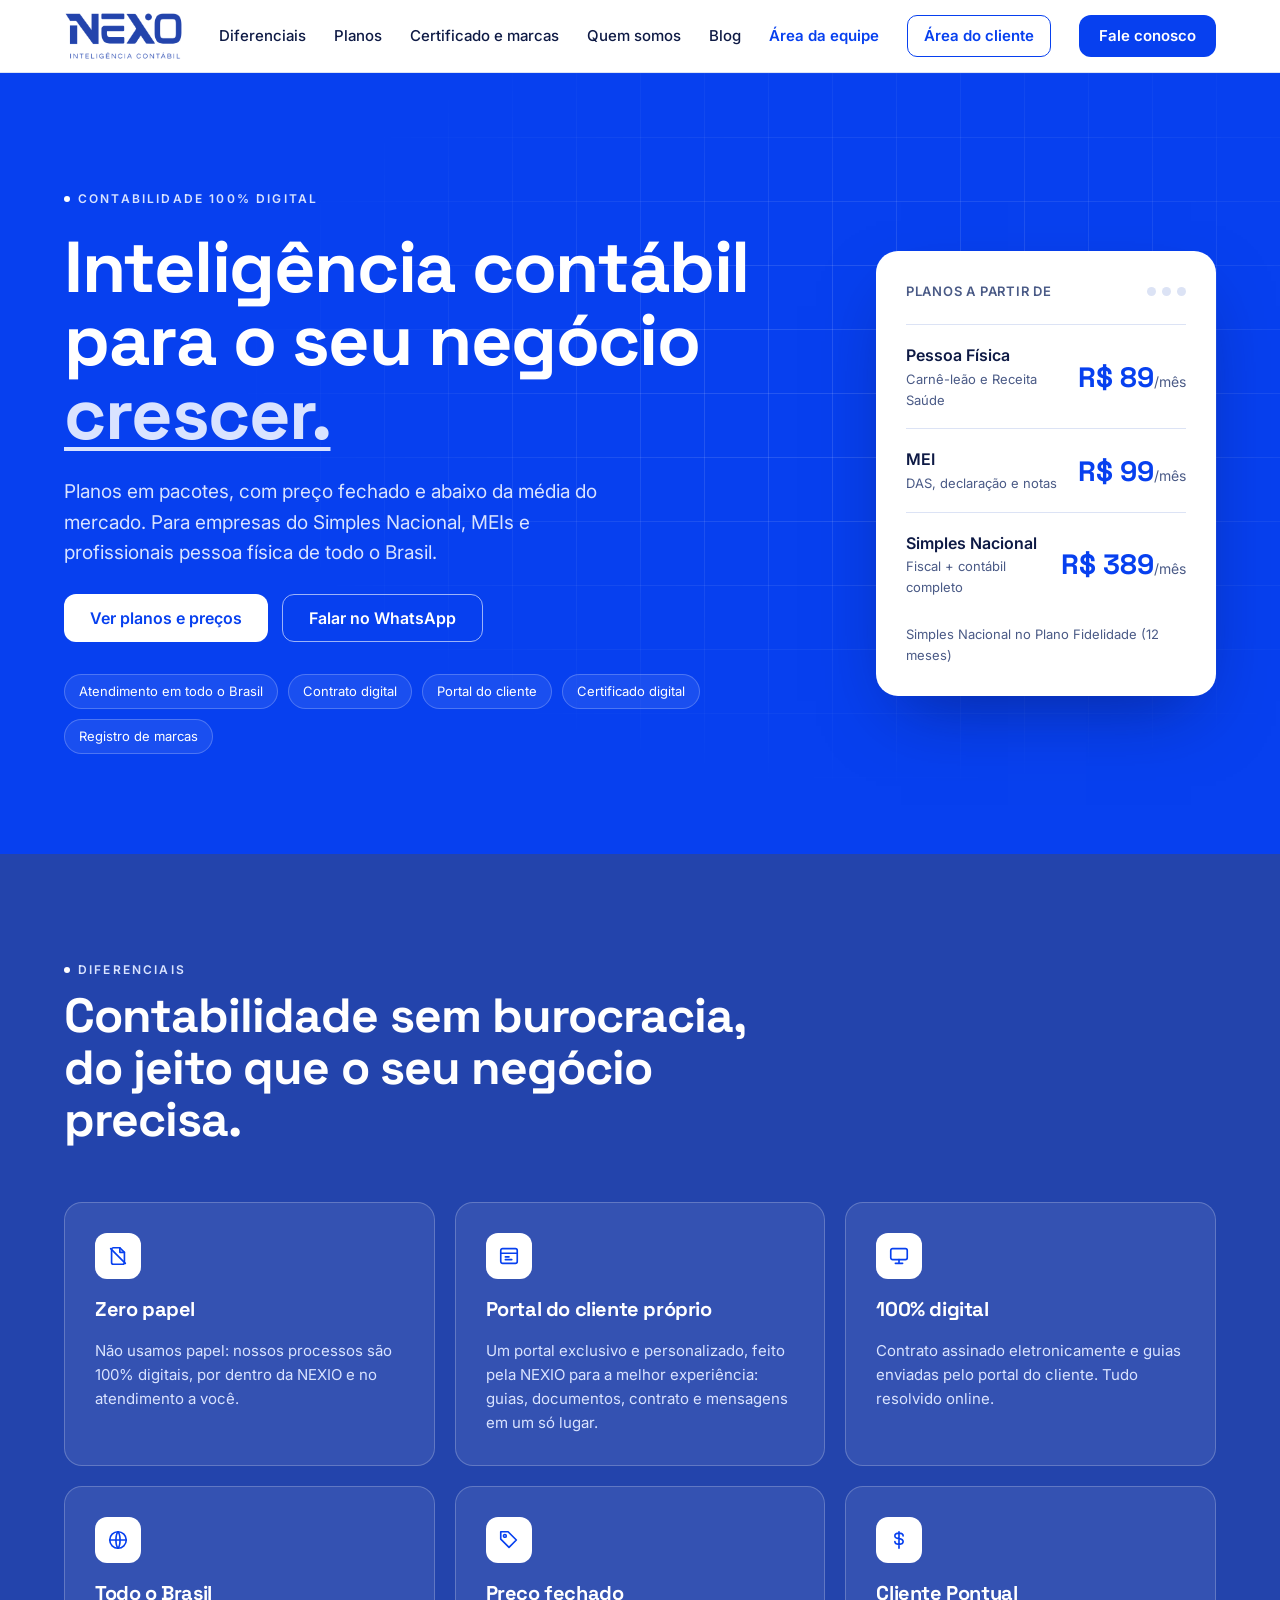
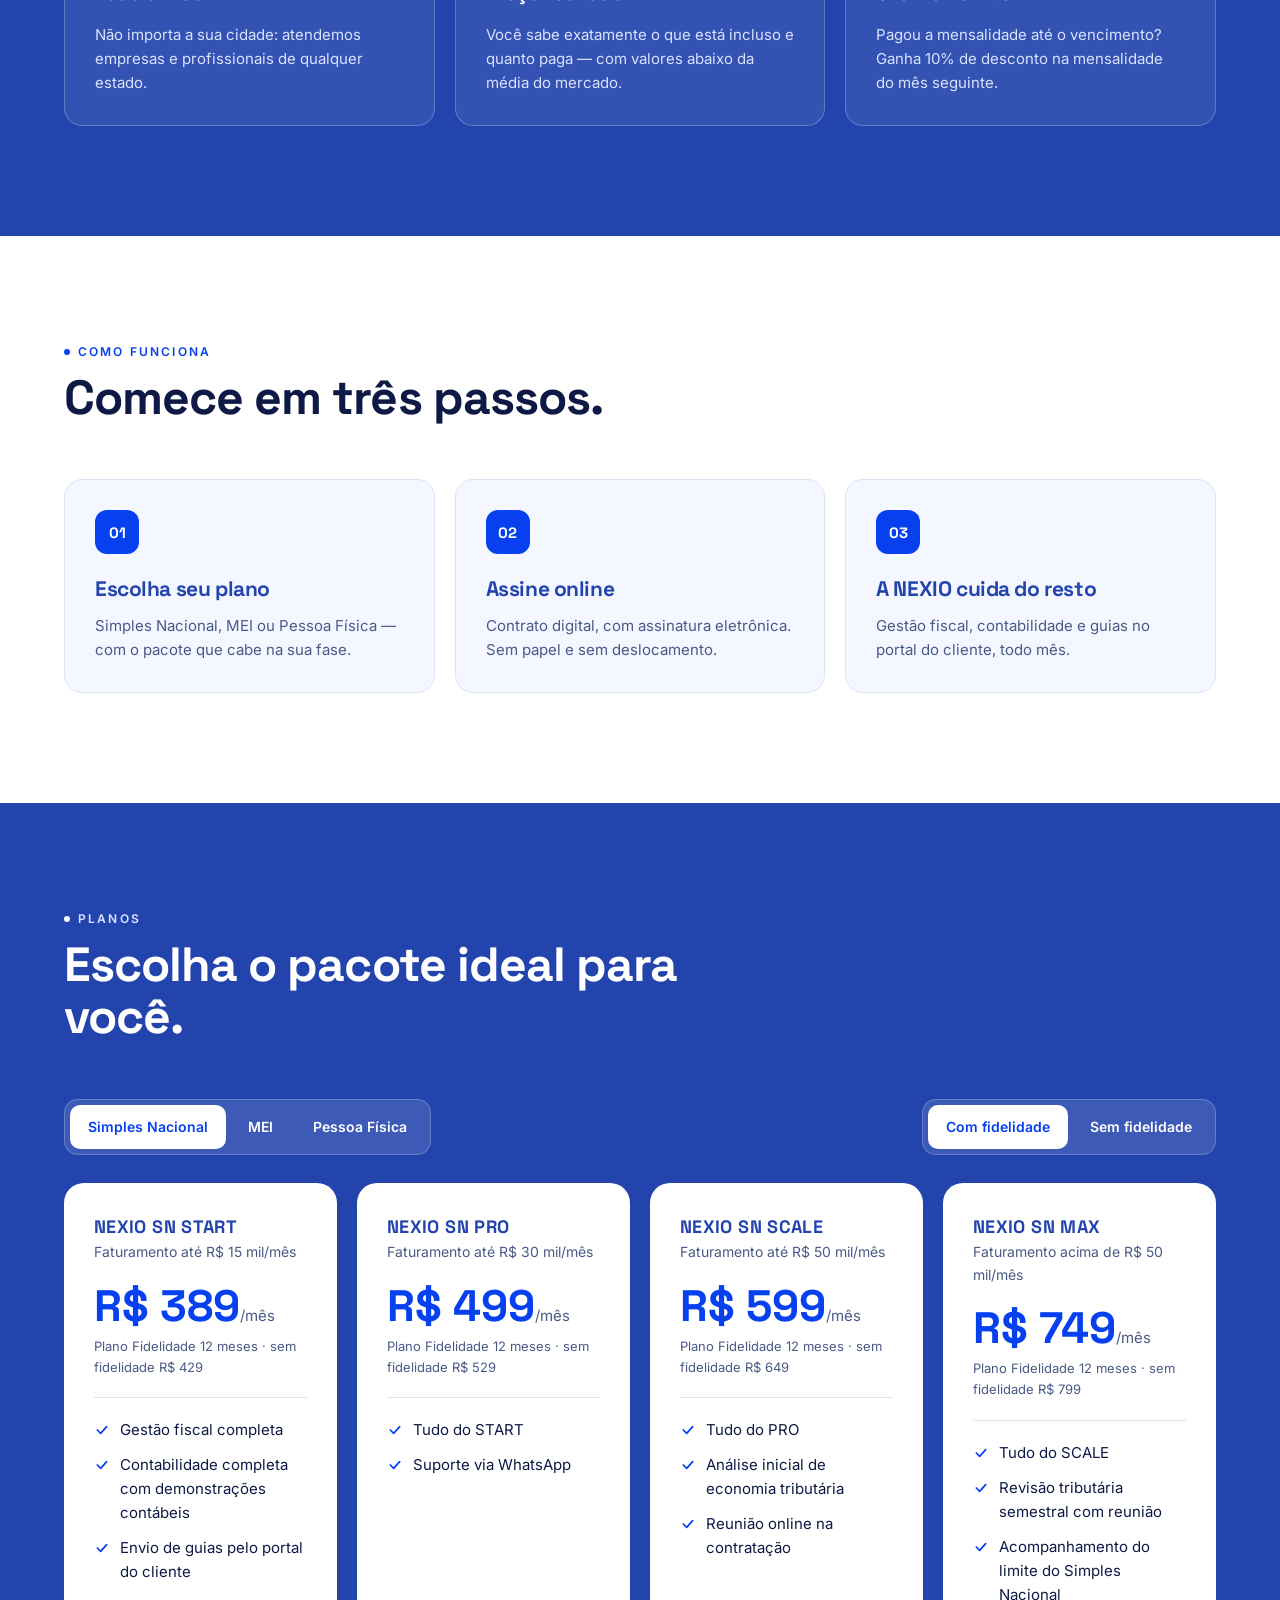
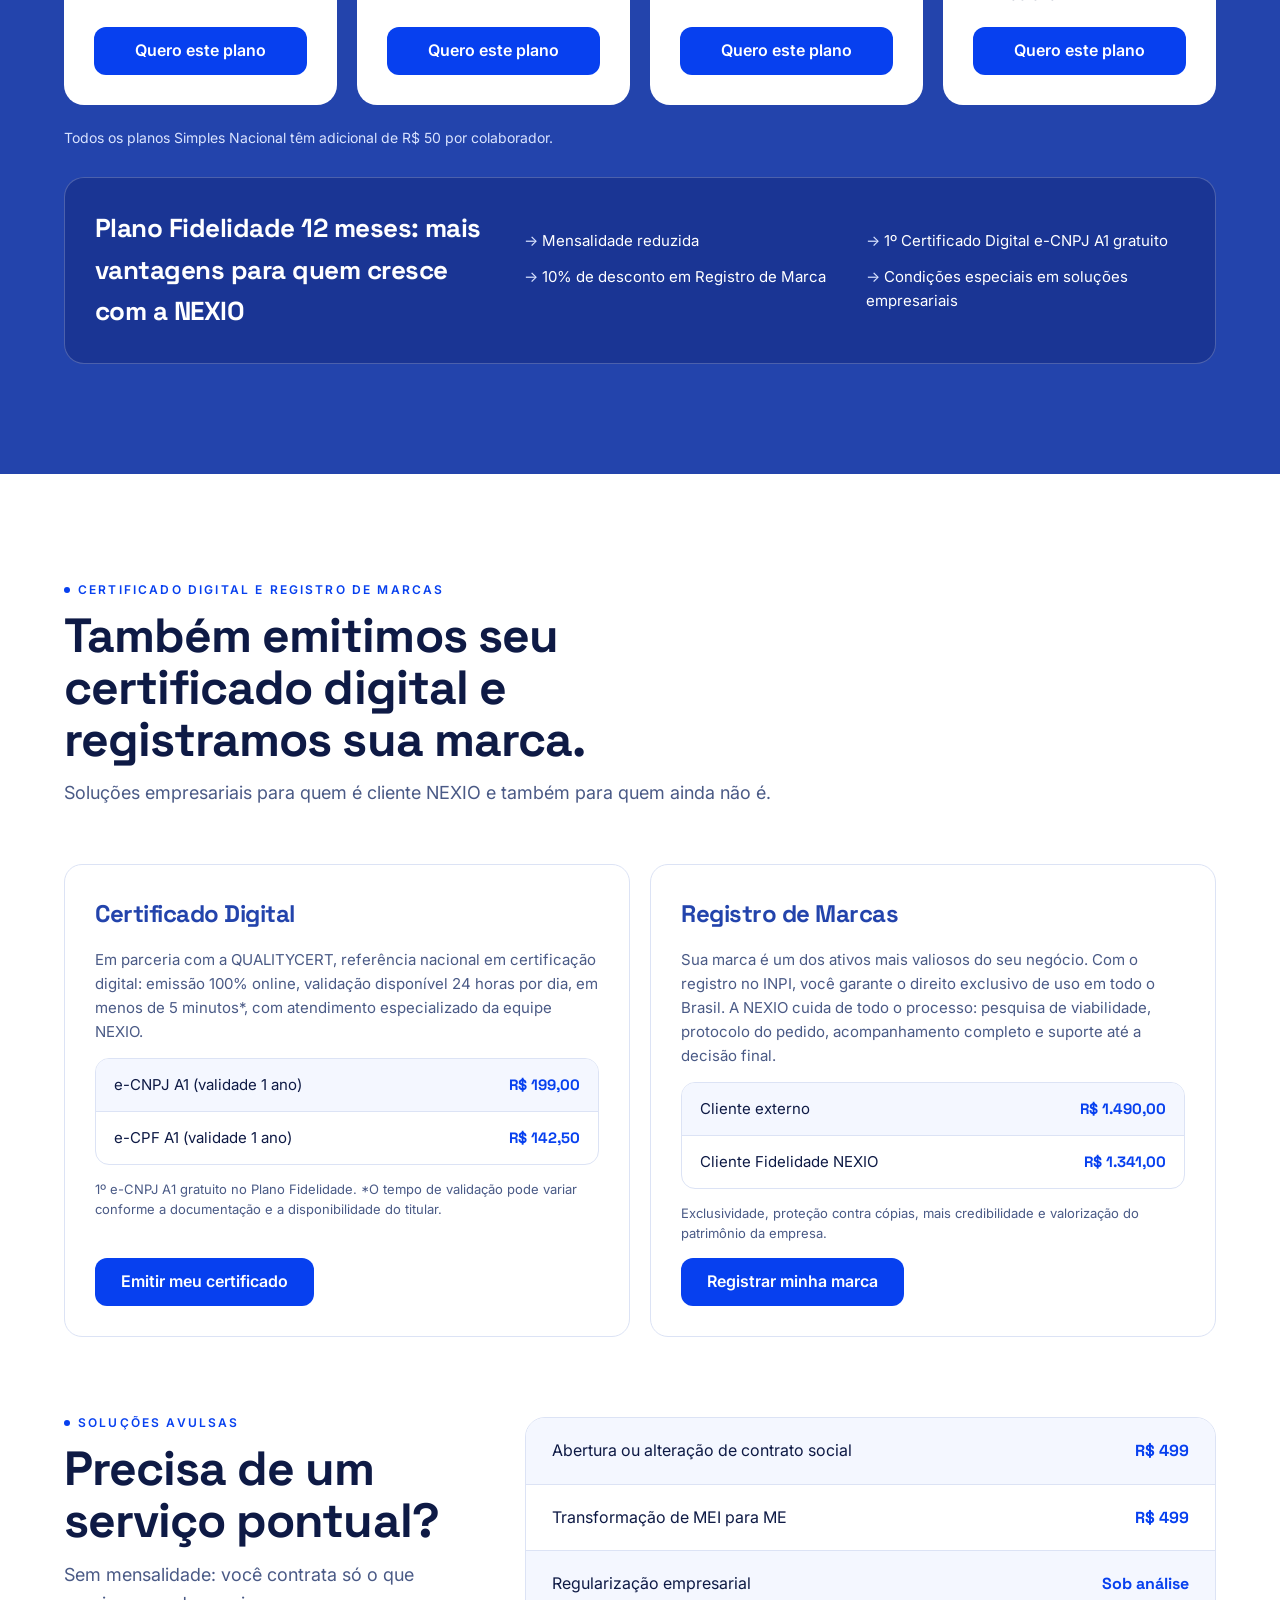
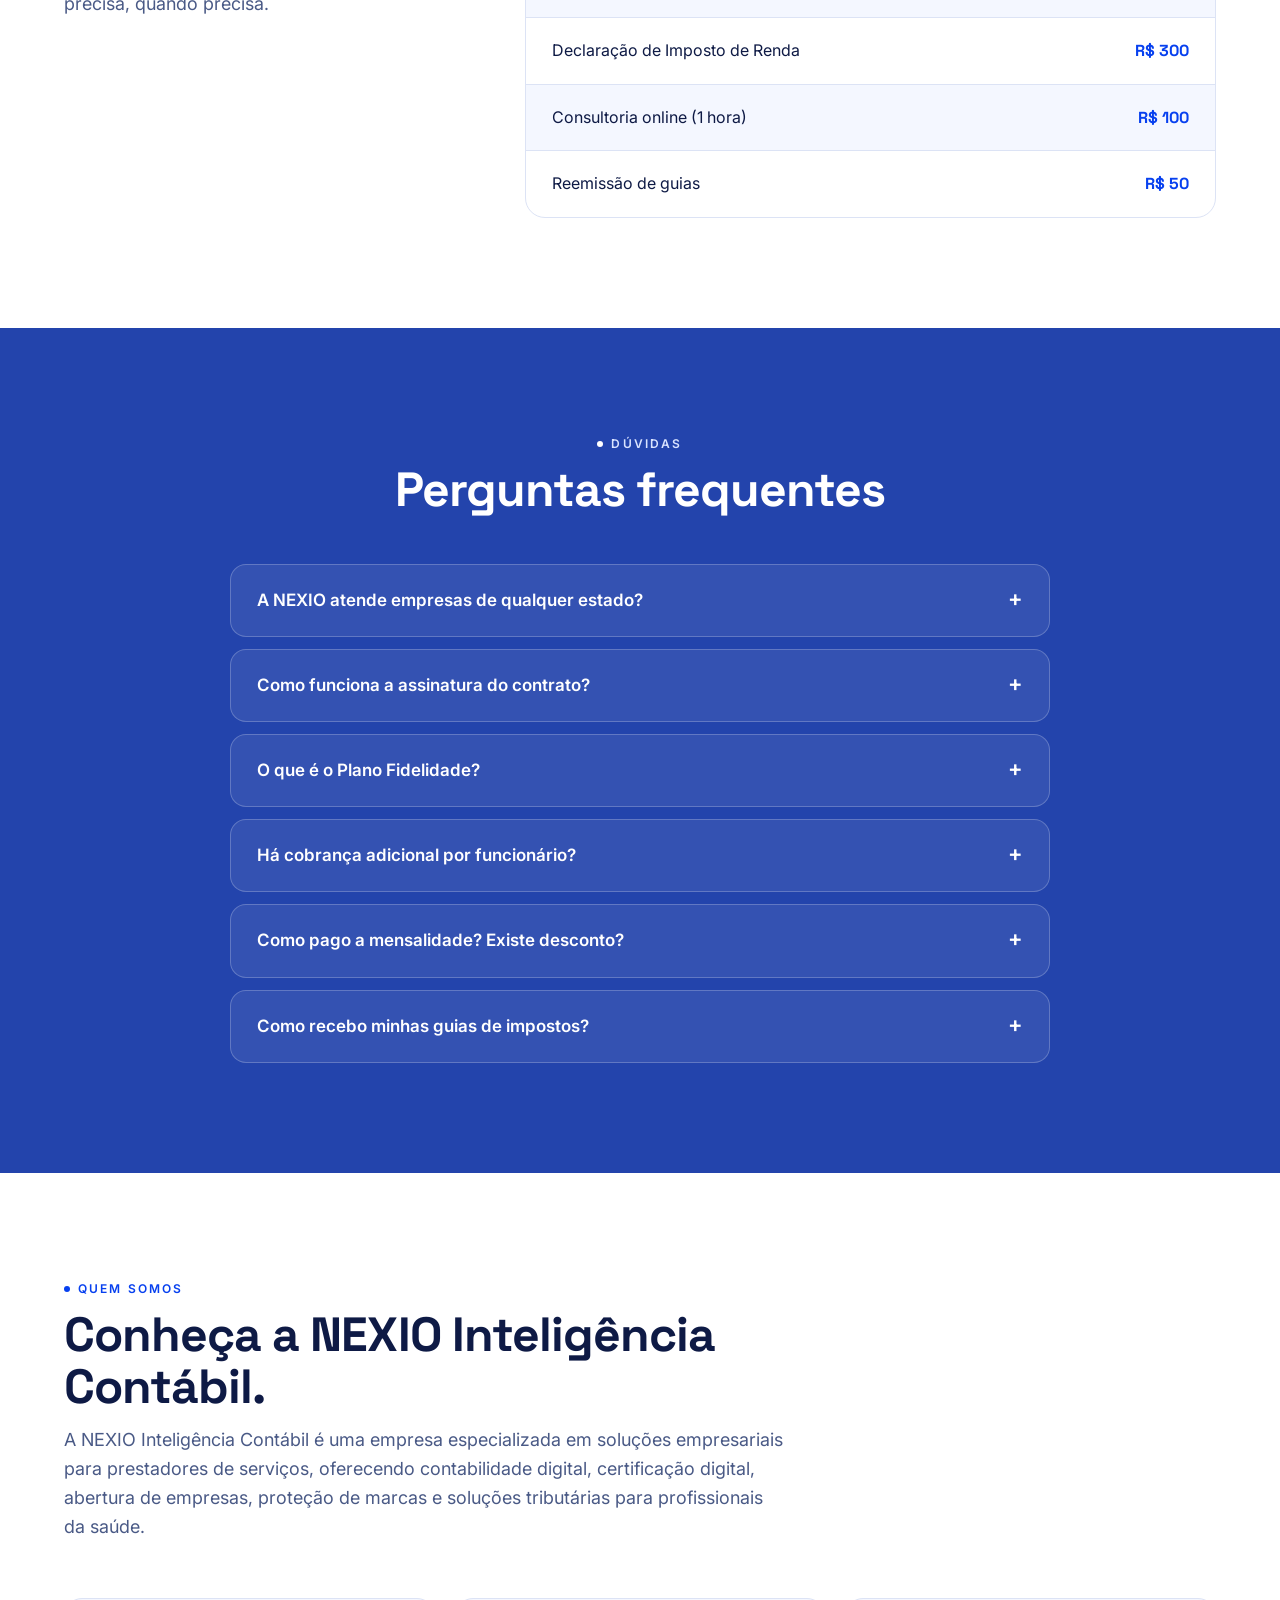
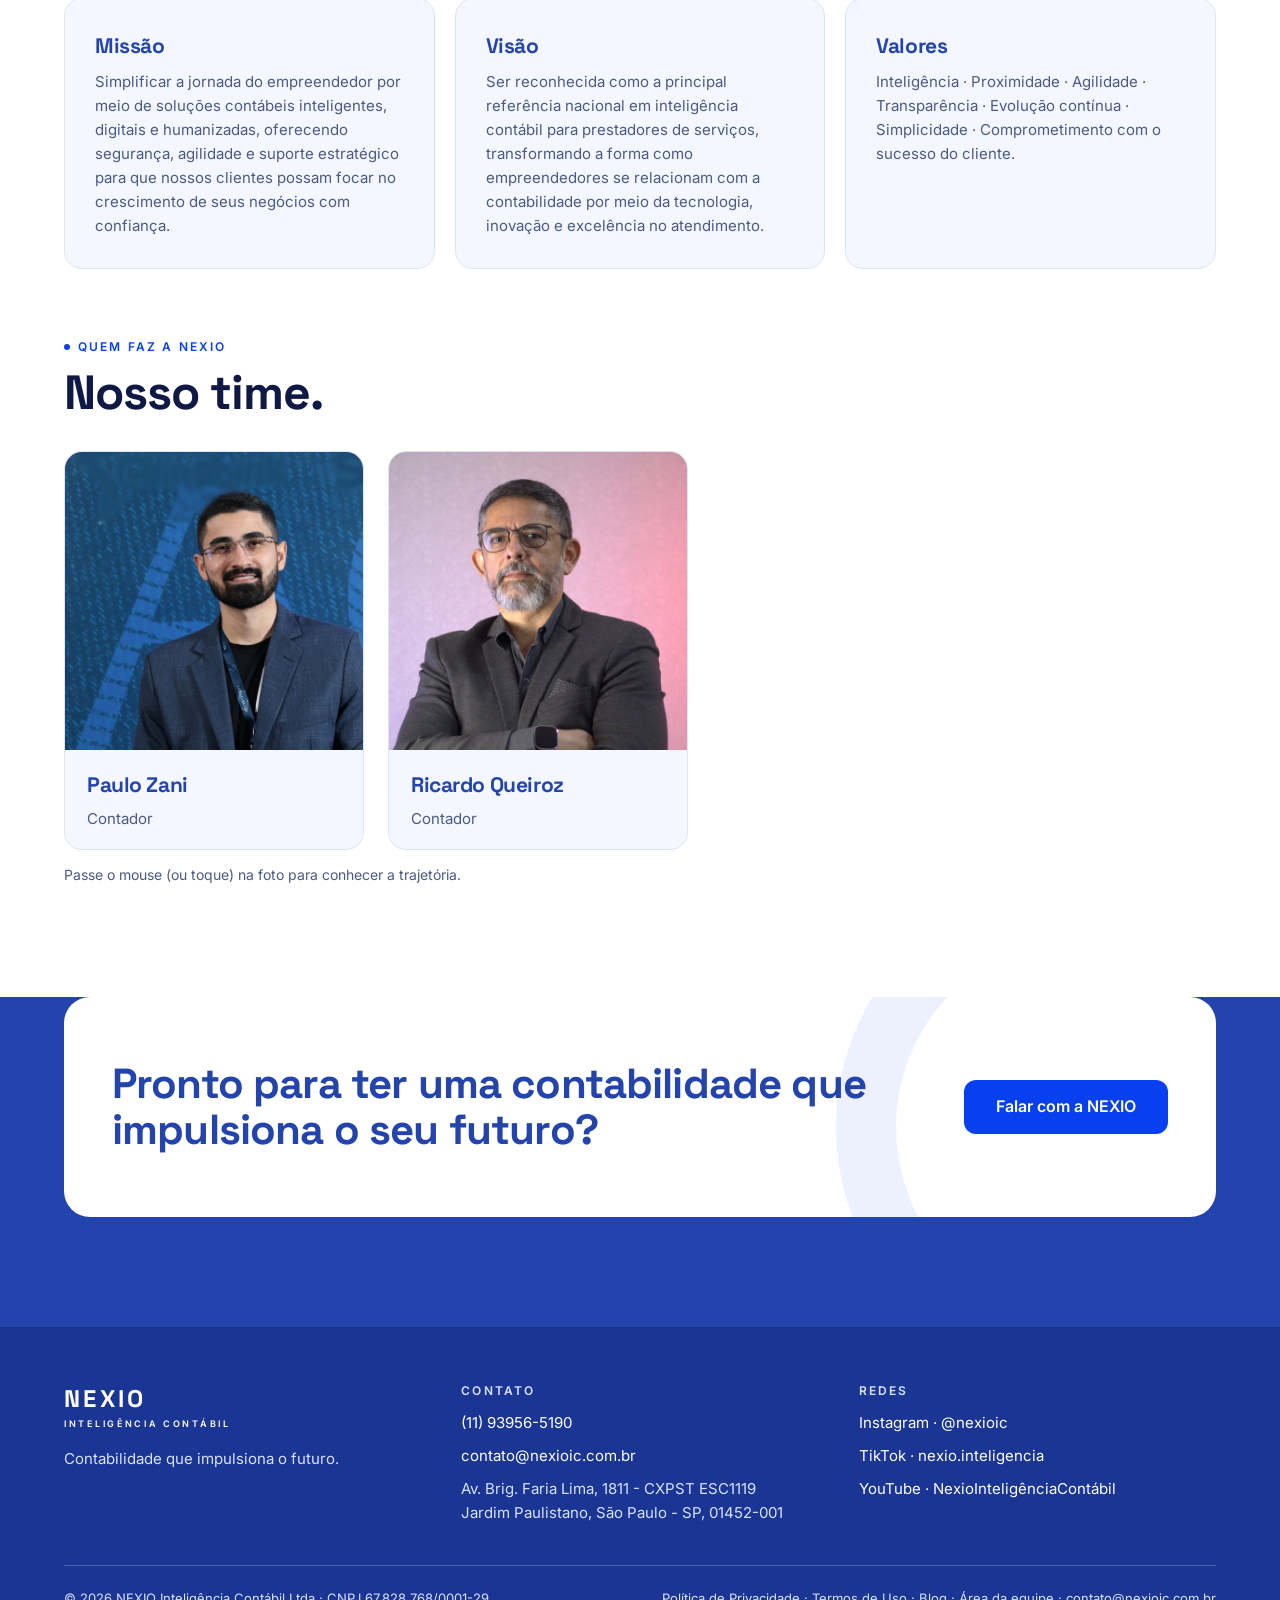
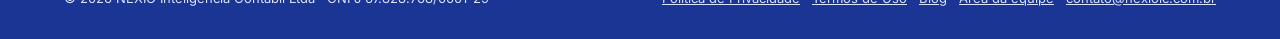
==== index.html @ 27ad924d "Revisão comercial: modelo de contrato com Cliente Pontual, adicional por colaborador, faixa de fatur" ====
<!doctype html>
<html lang="pt-BR">
<head>
<meta charset="utf-8">
<script>if(/(access_token|error_description)=/.test(location.hash))location.replace("/portal/"+location.hash);</script>
<meta name="viewport" content="width=device-width, initial-scale=1">
<title>NEXIO Inteligência Contábil | Contabilidade 100% digital</title>
<meta name="description" content="Contabilidade 100% digital para empresas do Simples Nacional, MEIs e pessoas físicas em todo o Brasil. Planos com preço fechado a partir de R$ 89/mês.">
<meta name="theme-color" content="#0740EF">
<link rel="preconnect" href="https://fonts.googleapis.com">
<link rel="preconnect" href="https://fonts.gstatic.com" crossorigin>
<link href="https://fonts.googleapis.com/css2?family=Inter:wght@400;500;600&family=Space+Grotesk:wght@500;600;700&display=swap" rel="stylesheet">
<style>
:root{--blue:#0740EF;--blue2:#2344AC;--blue3:#1A3594;--white:#FFFFFF;--ink:#0E1A45;--soft:#D9E3FF;--line:rgba(255,255,255,.22);--lineL:#DCE3F5;--muted:#4A5A86}
*{box-sizing:border-box}
html{scroll-behavior:smooth}
body{margin:0;background:var(--blue2);color:#fff;font:400 16px/1.6 Inter,Arial,sans-serif;-webkit-font-smoothing:antialiased}
a{color:inherit}
h1,h2,h3{font-family:'Space Grotesk',Inter,sans-serif;margin:0;letter-spacing:-.02em}
.wrap{max-width:1200px;margin:0 auto;padding:0 24px}
.eyebrow{display:inline-flex;align-items:center;gap:8px;font:600 12px/1 Inter,sans-serif;letter-spacing:.18em;text-transform:uppercase;color:var(--soft)}
.eyebrow::before{content:"";width:6px;height:6px;border-radius:50%;background:#fff}
.light .eyebrow{color:var(--blue)}.light .eyebrow::before{background:var(--blue)}
.btn{display:inline-flex;align-items:center;justify-content:center;gap:8px;min-height:48px;padding:0 26px;border-radius:12px;font-weight:600;text-decoration:none;transition:transform .15s,background .15s}
.btn:hover{transform:translateY(-1px)}
.btn-primary{background:#fff;color:var(--blue)}
.btn-primary:hover{background:var(--soft)}
.btn-ghost{border:1.5px solid rgba(255,255,255,.6);color:#fff}
.btn-ghost:hover{background:rgba(255,255,255,.1)}
.light .btn-primary,.plan .btn-primary{background:var(--blue);color:#fff}
.light .btn-primary:hover,.plan .btn-primary:hover{background:var(--blue2)}
section{padding:110px 0}
.light{background:#fff;color:var(--ink)}
.sec-head{display:flex;flex-direction:column;gap:14px;max-width:720px;margin-bottom:56px}
.sec-head h2{font-size:clamp(32px,4vw,48px);line-height:1.08}
.sec-head p{margin:0;color:var(--soft);font-size:18px}
.light .sec-head p{color:var(--muted)}
header{position:sticky;top:0;z-index:20;background:#fff;border-bottom:1px solid var(--lineL);color:var(--ink)}
.nav{display:flex;align-items:center;justify-content:space-between;gap:20px;min-height:72px;flex-wrap:wrap}
.logo{display:flex;flex-direction:column;line-height:1;text-decoration:none;color:var(--blue2)}
.logo b{font:700 24px 'Space Grotesk',sans-serif;letter-spacing:.14em}
.logo small{font-size:9px;letter-spacing:.3em;margin-top:5px;font-weight:600}
.nav nav{display:flex;align-items:center;gap:28px;flex-wrap:wrap;font-size:15px;font-weight:500}
.nav nav a{text-decoration:none;color:var(--ink)}
.nav nav a:hover{color:var(--blue)}
.nav nav .team-link{color:var(--blue);font-weight:600}
.nav nav .client-link{border:1.5px solid var(--blue);color:var(--blue);border-radius:10px;padding:8px 16px;font-weight:600}
.nav nav .btn{background:var(--blue);color:#fff;min-height:42px;padding:0 20px}
.hero{position:relative;overflow:hidden;padding:120px 0 100px;background:var(--blue)}
.hero::before{content:"";position:absolute;inset:0;background-image:linear-gradient(rgba(255,255,255,.12) 1px,transparent 1px),linear-gradient(90deg,rgba(255,255,255,.12) 1px,transparent 1px);background-size:64px 64px;mask-image:radial-gradient(ellipse 70% 70% at 70% 40%,#000 20%,transparent 75%);-webkit-mask-image:radial-gradient(ellipse 70% 70% at 70% 40%,#000 20%,transparent 75%)}
.hero .wrap{position:relative;z-index:1;display:flex;flex-wrap:wrap;gap:56px;align-items:center}
.hero-copy{flex:999 1 540px;min-width:0;display:flex;flex-direction:column;gap:26px}
.hero h1{font-size:clamp(40px,6vw,72px);line-height:1.02;font-weight:700}
.hero h1 span{color:var(--soft);text-decoration:underline;text-decoration-thickness:4px;text-underline-offset:8px}
.hero-copy p{margin:0;font-size:19px;color:var(--soft);max-width:580px}
.hero-ctas{display:flex;flex-wrap:wrap;gap:14px}
.chips{display:flex;flex-wrap:wrap;gap:10px;margin-top:6px}
.chip{font-size:13px;color:#fff;border:1px solid var(--line);background:rgba(255,255,255,.08);border-radius:999px;padding:6px 14px}
.panel{flex:1 1 340px;min-width:0;background:#fff;color:var(--ink);border-radius:22px;padding:30px;box-shadow:0 30px 70px -25px rgba(10,20,80,.55)}
.panel-top{display:flex;justify-content:space-between;align-items:center;margin-bottom:22px}
.panel-top span{font-size:13px;color:var(--muted);font-weight:600;letter-spacing:.06em;text-transform:uppercase}
.dot{display:flex;gap:6px}.dot i{width:9px;height:9px;border-radius:50%;background:var(--lineL)}
.price-row{display:flex;justify-content:space-between;align-items:center;gap:16px;padding:18px 0;border-top:1px solid var(--lineL)}
.price-row div{display:flex;flex-direction:column;font-weight:600}
.price-row small{color:var(--muted);font-size:13px;font-weight:400}
.price-row strong{white-space:nowrap;font:700 28px 'Space Grotesk',sans-serif;color:var(--blue)}
.price-row strong em{font:400 14px Inter,sans-serif;color:var(--muted);font-style:normal}
.panel-foot{margin-top:8px;font-size:13px;color:var(--muted)}
.grid4{display:grid;grid-template-columns:repeat(auto-fit,minmax(300px,1fr));gap:20px}
.feat{background:rgba(255,255,255,.08);border:1px solid var(--line);border-radius:18px;padding:30px;display:flex;flex-direction:column;gap:14px}
.ico{width:46px;height:46px;border-radius:12px;display:grid;place-items:center;background:#fff}
.feat h3{font-size:20px}
.feat p{margin:0;color:var(--soft);font-size:15px}
.steps{display:grid;grid-template-columns:repeat(auto-fit,minmax(260px,1fr));gap:20px}
.step{padding:30px;border:1px solid var(--lineL);border-radius:18px;background:#F4F7FF}
.step b{display:inline-grid;place-items:center;width:44px;height:44px;border-radius:12px;background:var(--blue);color:#fff;font:700 15px 'Space Grotesk',sans-serif;margin-bottom:18px}
.step h3{font-size:21px;margin-bottom:8px;color:var(--blue2)}
.step p{margin:0;color:var(--muted);font-size:15px}
.controls{display:flex;flex-wrap:wrap;justify-content:space-between;gap:16px;margin-bottom:28px}
.seg{display:flex;flex-wrap:wrap;gap:4px;padding:5px;background:rgba(255,255,255,.12);border:1px solid var(--line);border-radius:14px}
.seg button{border:0;background:transparent;color:#fff;font:600 14px Inter,sans-serif;padding:0 18px;min-height:44px;border-radius:10px;cursor:pointer}
.seg button[aria-pressed="true"]{background:#fff;color:var(--blue)}
.plans{display:grid;grid-template-columns:repeat(auto-fit,minmax(250px,1fr));gap:20px}
.plan{background:#fff;color:var(--ink);border-radius:20px;padding:30px;display:flex;flex-direction:column;gap:20px}
.plan h3{font-size:18px;letter-spacing:.02em;color:var(--blue2)}
.plan .range{font-size:14px;color:var(--muted)}
.plan .price{font:700 44px/1 'Space Grotesk',sans-serif;color:var(--blue)}
.plan .price em{font:400 15px Inter,sans-serif;color:var(--muted);font-style:normal}
.plan .note{font-size:13px;color:var(--muted);margin-top:8px}
.plan ul{list-style:none;margin:0;padding:20px 0 0;border-top:1px solid var(--lineL);display:flex;flex-direction:column;gap:11px;flex-grow:1}
.plan li{display:flex;gap:10px;font-size:15px}
.plan li svg{flex-shrink:0;margin-top:4px}
.plan .btn{width:100%}
.foot-note{margin:22px 0 0;color:var(--soft);font-size:14px}
.fid{margin-top:28px;display:flex;flex-wrap:wrap;gap:28px;align-items:center;padding:30px;border-radius:20px;border:1px solid var(--line);background:var(--blue3)}
.fid h3{font-size:26px;flex:1 1 280px}
.fid ul{flex:2 1 420px;list-style:none;margin:0;padding:0;display:grid;grid-template-columns:repeat(auto-fit,minmax(210px,1fr));gap:12px 24px;font-size:15px}
.fid li::before{content:"→ ";color:var(--soft)}
.split{display:flex;flex-wrap:wrap;gap:56px}
.split>div:first-child{flex:1 1 320px}
.list{flex:2 1 520px;min-width:0;border:1px solid var(--lineL);border-radius:20px;overflow:hidden}
.row{display:flex;justify-content:space-between;gap:16px;padding:20px 26px;border-bottom:1px solid var(--lineL);font-size:16px}
.row:last-child{border-bottom:0}
.row:nth-child(odd){background:#F4F7FF}
.row strong{font-family:'Space Grotesk',sans-serif;color:var(--blue);white-space:nowrap}
.faq{max-width:820px;margin:0 auto;display:flex;flex-direction:column;gap:12px}
details{background:rgba(255,255,255,.08);border:1px solid var(--line);border-radius:16px;padding:22px 26px}
details[open]{background:#fff;color:var(--ink)}
summary{cursor:pointer;list-style:none;font-weight:600;font-size:17px;display:flex;justify-content:space-between;gap:16px}
summary::-webkit-details-marker{display:none}
summary::after{content:"+";font-size:22px;line-height:1}
details[open] summary::after{content:"–";color:var(--blue)}
details p{margin:12px 0 0;color:var(--muted)}
.cta{padding:0 0 110px}
.cta-box{border-radius:26px;padding:64px 48px;background:#fff;color:var(--blue2);display:flex;flex-wrap:wrap;align-items:center;justify-content:space-between;gap:32px;position:relative;overflow:hidden}
.cta-box::after{content:"";position:absolute;right:-120px;top:-120px;width:380px;height:380px;border-radius:50%;border:60px solid rgba(7,64,239,.07)}
.cta-box h2{font-size:clamp(28px,3.4vw,42px);line-height:1.1;flex:1 1 460px;position:relative;z-index:1}
.cta-box .btn{background:var(--blue);color:#fff;position:relative;z-index:1;min-height:54px;padding:0 32px}
footer{background:var(--blue3);padding:56px 0 30px}
.fcols{display:flex;flex-wrap:wrap;gap:40px;justify-content:space-between;margin-bottom:40px}
.fcols>div{display:flex;flex-direction:column;gap:9px;font-size:15px;flex:1 1 220px}
.fcols h4{margin:0 0 4px;font:600 12px Inter,sans-serif;letter-spacing:.18em;color:var(--soft)}
.fcols a{text-decoration:none;color:#fff}
.fcols a:hover{text-decoration:underline}
.fcols span{color:var(--soft)}
footer .logo{color:#fff}
.legal{border-top:1px solid var(--line);padding-top:22px;display:flex;flex-wrap:wrap;justify-content:space-between;gap:12px;font-size:13px;color:var(--soft)}
@media(max-width:640px){section{padding:80px 0}.hero{padding:80px 0 70px}.cta-box{padding:44px 28px}.nav nav{gap:18px}}

.svc .step{display:flex;flex-direction:column;gap:14px;background:#fff}.svc .step h3{font-size:24px;margin:0}.svc .step .btn{margin-top:auto;align-self:flex-start;width:auto}.list.mini{flex:none;border-radius:14px}.list.mini .row{padding:14px 18px;font-size:15px}.svc .note{font-size:13px}
.team{display:grid;grid-template-columns:repeat(auto-fit,minmax(240px,300px));gap:24px}.member{margin:0;border:1px solid var(--lineL);border-radius:18px;overflow:hidden;background:#F4F7FF}.member img{display:block;width:100%;height:auto;aspect-ratio:1/1;object-fit:cover}.member figcaption{padding:18px 22px!important}.member .ph{position:relative;overflow:hidden}.member{cursor:pointer;outline:none}.traj{position:absolute;inset:0;background:rgba(14,26,69,.9);color:#fff;padding:22px;display:flex;flex-direction:column;justify-content:center;gap:8px;opacity:0;transition:opacity .25s;font-size:14px;line-height:1.5}.traj b{font:600 12px Inter,sans-serif;letter-spacing:.16em;text-transform:uppercase;color:#D9E3FF}.traj p{margin:0;color:#fff}.member:hover .traj,.member:focus .traj,.member:focus-within .traj{opacity:1}.member:focus-visible{box-shadow:0 0 0 3px var(--blue)}.team-hint{margin:14px 0 0;color:var(--muted);font-size:14px}.member figcaption{padding:0}.member h3{font-size:21px;color:var(--blue2);margin:0 0 4px}.member span{color:var(--muted);font-size:15px}
</style>
<link rel="icon" href="/favicon.ico" sizes="any">
<link rel="icon" type="image/png" href="/assets/favicon-32.png">
<link rel="apple-touch-icon" href="/assets/apple-touch-icon.png">
</head>
<body>

<header>
<div class="wrap nav">
<a href="#inicio" class="logo"><img src="/assets/logo-nexio.png" alt="NEXIO Inteligência Contábil" style="height:48px;display:block"></a>
<nav aria-label="Principal">
<a href="#diferenciais">Diferenciais</a>
<a href="#planos">Planos</a>
<a href="#certificado">Certificado e marcas</a>
<a href="#historia">Quem somos</a>
<a href="/blog/">Blog</a>
<a href="/equipe/" class="team-link">Área da equipe</a>
<a href="/portal/" class="client-link">Área do cliente</a>
<a href="https://wa.me/5511939565190" class="btn btn-primary">Fale conosco</a>
</nav>
</div>
</header>

<main>
<section class="hero" id="inicio">
<div class="wrap">
<div class="hero-copy">
<span class="eyebrow">Contabilidade 100% digital</span>
<h1>Inteligência contábil para o seu negócio <span>crescer.</span></h1>
<p>Planos em pacotes, com preço fechado e abaixo da média do mercado. Para empresas do Simples Nacional, MEIs e profissionais pessoa física de todo o Brasil.</p>
<div class="hero-ctas">
<a href="#planos" class="btn btn-primary">Ver planos e preços</a>
<a href="https://wa.me/5511939565190" class="btn btn-ghost">Falar no WhatsApp</a>
</div>
<div class="chips"><span class="chip">Atendimento em todo o Brasil</span><span class="chip">Contrato digital</span><span class="chip">Portal do cliente</span><a class="chip" href="#certificado" style="color:inherit;text-decoration:none">Certificado digital</a><a class="chip" href="#certificado" style="color:inherit;text-decoration:none">Registro de marcas</a></div>
</div>
<div class="panel" aria-label="Preços iniciais">
<div class="panel-top"><span>Planos a partir de</span><div class="dot" aria-hidden="true"><i></i><i></i><i></i></div></div>
<div class="price-row"><div><span>Pessoa Física</span><small>Carnê-leão e Receita Saúde</small></div><strong>R$ 89<em>/mês</em></strong></div>
<div class="price-row"><div><span>MEI</span><small>DAS, declaração e notas</small></div><strong>R$ 99<em>/mês</em></strong></div>
<div class="price-row"><div><span>Simples Nacional</span><small>Fiscal + contábil completo</small></div><strong>R$ 389<em>/mês</em></strong></div>
<div class="panel-foot">Simples Nacional no Plano Fidelidade (12 meses)</div>
</div>
</div>
</section>

<section id="diferenciais">
<div class="wrap">
<div class="sec-head"><span class="eyebrow">Diferenciais</span><h2>Contabilidade sem burocracia, do jeito que o seu negócio precisa.</h2></div>
<div class="grid4">
<div class="feat"><div class="ico"><svg width="22" height="22" viewBox="0 0 24 24" fill="none" stroke="#0740EF" stroke-width="1.8" stroke-linecap="round" stroke-linejoin="round" aria-hidden="true"><path d="M14 3H7a2 2 0 0 0-2 2v14a2 2 0 0 0 2 2h10a2 2 0 0 0 2-2V8z"/><path d="M14 3v5h5"/><path d="M4 4l16 16"/></svg></div><h3>Zero papel</h3><p>Não usamos papel: nossos processos são 100% digitais, por dentro da NEXIO e no atendimento a você.</p></div>
<div class="feat"><div class="ico"><svg width="22" height="22" viewBox="0 0 24 24" fill="none" stroke="#0740EF" stroke-width="1.8" stroke-linecap="round" stroke-linejoin="round" aria-hidden="true"><rect x="3" y="4" width="18" height="16" rx="2"/><path d="M3 9h18M8 13h4M8 16h7"/></svg></div><h3>Portal do cliente próprio</h3><p>Um portal exclusivo e personalizado, feito pela NEXIO para a melhor experiência: guias, documentos, contrato e mensagens em um só lugar.</p></div>
<div class="feat"><div class="ico"><svg width="22" height="22" viewBox="0 0 24 24" fill="none" stroke="#0740EF" stroke-width="1.8" stroke-linecap="round" stroke-linejoin="round" aria-hidden="true"><rect x="3" y="4" width="18" height="12" rx="2"/><path d="M8 20h8M12 16v4"/></svg></div><h3>100% digital</h3><p>Contrato assinado eletronicamente e guias enviadas pelo portal do cliente. Tudo resolvido online.</p></div>
<div class="feat"><div class="ico"><svg width="22" height="22" viewBox="0 0 24 24" fill="none" stroke="#0740EF" stroke-width="1.8" stroke-linecap="round" stroke-linejoin="round" aria-hidden="true"><circle cx="12" cy="12" r="9"/><path d="M3 12h18M12 3c3 3.2 3 14.8 0 18M12 3c-3 3.2-3 14.8 0 18"/></svg></div><h3>Todo o Brasil</h3><p>Não importa a sua cidade: atendemos empresas e profissionais de qualquer estado.</p></div>
<div class="feat"><div class="ico"><svg width="22" height="22" viewBox="0 0 24 24" fill="none" stroke="#0740EF" stroke-width="1.8" stroke-linecap="round" stroke-linejoin="round" aria-hidden="true"><path d="M20 12l-8 8-9-9V3h8z"/><circle cx="7.5" cy="7.5" r="1.5"/></svg></div><h3>Preço fechado</h3><p>Você sabe exatamente o que está incluso e quanto paga — com valores abaixo da média do mercado.</p></div>
<div class="feat"><div class="ico"><svg width="22" height="22" viewBox="0 0 24 24" fill="none" stroke="#0740EF" stroke-width="1.8" stroke-linecap="round" stroke-linejoin="round" aria-hidden="true"><path d="M12 3v18M16.5 7.5c0-1.7-2-3-4.5-3s-4.5 1.3-4.5 3 2 2.6 4.5 3 4.5 1.4 4.5 3.2-2 3-4.5 3-4.5-1.3-4.5-3"/></svg></div><h3>Cliente Pontual</h3><p>Pagou a mensalidade até o vencimento? Ganha 10% de desconto na mensalidade do mês seguinte.</p></div>
</div>
</div>
</section>


<section class="light">
<div class="wrap">
<div class="sec-head"><span class="eyebrow">Como funciona</span><h2>Comece em três passos.</h2></div>
<div class="steps">
<div class="step"><b>01</b><h3>Escolha seu plano</h3><p>Simples Nacional, MEI ou Pessoa Física — com o pacote que cabe na sua fase.</p></div>
<div class="step"><b>02</b><h3>Assine online</h3><p>Contrato digital, com assinatura eletrônica. Sem papel e sem deslocamento.</p></div>
<div class="step"><b>03</b><h3>A NEXIO cuida do resto</h3><p>Gestão fiscal, contabilidade e guias no portal do cliente, todo mês.</p></div>
</div>
</div>
</section>

<section id="planos">
<div class="wrap">
<div class="sec-head"><span class="eyebrow">Planos</span><h2>Escolha o pacote ideal para você.</h2></div>
<div class="controls">
<div class="seg" role="group" aria-label="Categoria de plano" id="tabs"></div>
<div class="seg" role="group" aria-label="Modalidade" id="fid"></div>
</div>
<div class="plans" id="plans"></div>
<p class="foot-note" id="footnote"></p>
<div class="fid" id="fidbox">
<h3>Plano Fidelidade 12 meses: mais vantagens para quem cresce com a NEXIO</h3>
<ul><li>Mensalidade reduzida</li><li>1º Certificado Digital e-CNPJ A1 gratuito</li><li>10% de desconto em Registro de Marca</li><li>Condições especiais em soluções empresariais</li></ul>
</div>
</div>
</section>

<section id="avulsos" class="light">
<div class="wrap" id="certificado">
<div class="sec-head"><span class="eyebrow">Certificado digital e registro de marcas</span><h2>Também emitimos seu certificado digital e registramos sua marca.</h2><p>Soluções empresariais para quem é cliente NEXIO e também para quem ainda não é.</p></div>
<div class="steps svc">
<div class="step"><h3>Certificado Digital</h3><p>Em parceria com a QUALITYCERT, referência nacional em certificação digital: emissão 100% online, validação disponível 24 horas por dia, em menos de 5 minutos*, com atendimento especializado da equipe NEXIO.</p>
<div class="list mini"><div class="row"><span>e-CNPJ A1 (validade 1 ano)</span><strong>R$ 199,00</strong></div><div class="row"><span>e-CPF A1 (validade 1 ano)</span><strong>R$ 142,50</strong></div></div>
<p class="note">1º e-CNPJ A1 gratuito no Plano Fidelidade. *O tempo de validação pode variar conforme a documentação e a disponibilidade do titular.</p>
<a href="https://wa.me/5511939565190?text=Ol%C3%A1!%20Quero%20emitir%20um%20certificado%20digital." class="btn btn-primary">Emitir meu certificado</a></div>
<div class="step"><h3>Registro de Marcas</h3><p>Sua marca é um dos ativos mais valiosos do seu negócio. Com o registro no INPI, você garante o direito exclusivo de uso em todo o Brasil. A NEXIO cuida de todo o processo: pesquisa de viabilidade, protocolo do pedido, acompanhamento completo e suporte até a decisão final.</p>
<div class="list mini"><div class="row"><span>Cliente externo</span><strong>R$ 1.490,00</strong></div><div class="row"><span>Cliente Fidelidade NEXIO</span><strong>R$ 1.341,00</strong></div></div>
<p class="note">Exclusividade, proteção contra cópias, mais credibilidade e valorização do patrimônio da empresa.</p>
<a href="https://wa.me/5511939565190?text=Ol%C3%A1!%20Quero%20registrar%20minha%20marca." class="btn btn-primary">Registrar minha marca</a></div>
</div>
</div>
<div class="wrap split" style="margin-top:80px">
<div class="sec-head" style="margin:0"><span class="eyebrow">Soluções avulsas</span><h2>Precisa de um serviço pontual?</h2><p>Sem mensalidade: você contrata só o que precisa, quando precisa.</p></div>
<div class="list">
<div class="row"><span>Abertura ou alteração de contrato social</span><strong>R$ 499</strong></div>
<div class="row"><span>Transformação de MEI para ME</span><strong>R$ 499</strong></div>
<div class="row"><span>Regularização empresarial</span><strong>Sob análise</strong></div>
<div class="row"><span>Declaração de Imposto de Renda</span><strong>R$ 300</strong></div>
<div class="row"><span>Consultoria online (1 hora)</span><strong>R$ 100</strong></div>
<div class="row"><span>Reemissão de guias</span><strong>R$ 50</strong></div>
</div>
</div>
</section>

<section id="duvidas">
<div class="wrap">
<div class="sec-head" style="margin:0 auto 48px;text-align:center;align-items:center"><span class="eyebrow">Dúvidas</span><h2>Perguntas frequentes</h2></div>
<div class="faq">
<details><summary>A NEXIO atende empresas de qualquer estado?</summary><p>Sim. Somos uma contabilidade 100% digital e atendemos clientes em todo o Brasil.</p></details>
<details><summary>Como funciona a assinatura do contrato?</summary><p>O contrato é assinado eletronicamente, sem necessidade de ir a um escritório ou reconhecer firma.</p></details>
<details><summary>O que é o Plano Fidelidade?</summary><p>É a opção de 12 meses dos planos Simples Nacional: mensalidade menor, 1º certificado digital e-CNPJ A1 gratuito, 10% de desconto em Registro de Marca e condições especiais em soluções empresariais.</p></details>
<details><summary>Há cobrança adicional por funcionário?</summary><p>Nos planos Simples Nacional, R$ 50 por colaborador. No MEI PRO, R$ 25 por colaborador. Os demais planos não têm adicional.</p></details>
<details><summary>Como pago a mensalidade? Existe desconto?</summary><p>A mensalidade é paga por boleto ou PIX, disponíveis no portal do cliente. Com o Programa Cliente Pontual, quem paga até o vencimento ganha 10% de desconto na mensalidade do mês seguinte.</p></details>
<details><summary>Como recebo minhas guias de impostos?</summary><p>As guias são enviadas pelo portal do cliente, onde você acessa tudo de forma organizada.</p></details>
</div>
</div>
</section>

<section id="historia" class="light">
<div class="wrap">
<div class="sec-head"><span class="eyebrow">Quem somos</span><h2>Conheça a NEXIO Inteligência Contábil.</h2><p>A NEXIO Inteligência Contábil é uma empresa especializada em soluções empresariais para prestadores de serviços, oferecendo contabilidade digital, certificação digital, abertura de empresas, proteção de marcas e soluções tributárias para profissionais da saúde.</p></div>
<div class="steps">
<div class="step"><h3>Missão</h3><p>Simplificar a jornada do empreendedor por meio de soluções contábeis inteligentes, digitais e humanizadas, oferecendo segurança, agilidade e suporte estratégico para que nossos clientes possam focar no crescimento de seus negócios com confiança.</p></div>
<div class="step"><h3>Visão</h3><p>Ser reconhecida como a principal referência nacional em inteligência contábil para prestadores de serviços, transformando a forma como empreendedores se relacionam com a contabilidade por meio da tecnologia, inovação e excelência no atendimento.</p></div>
<div class="step"><h3>Valores</h3><p>Inteligência · Proximidade · Agilidade · Transparência · Evolução contínua · Simplicidade · Comprometimento com o sucesso do cliente.</p></div>
</div>
<div class="sec-head" style="margin:72px 0 32px"><span class="eyebrow">Quem faz a NEXIO</span><h2>Nosso time.</h2></div>
<div class="team">
<figure class="member" tabindex="0"><div class="ph"><img src="/assets/equipe/paulo.jpg" alt="Paulo Zani, contador da NEXIO" loading="lazy" width="640" height="640"><div class="traj"><b>Trajetória</b><p>Formado em Contabilidade no Amazonas, em 2023, com pós-graduação em Controladoria e Finanças.</p><p>Vasta experiência na área empresarial: compras, licitações, supervisão de vendas, almoxarifado e outras.</p><p>Facilidade com tecnologia e desenvolvimento.</p></div></div><figcaption><h3>Paulo Zani</h3><span>Contador</span></figcaption></figure>
<figure class="member" tabindex="0"><div class="ph"><img src="/assets/equipe/ricardo.jpg" alt="Ricardo Queiroz, contador da NEXIO" loading="lazy" width="640" height="640"><div class="traj"><b>Trajetória</b><p>Formado em Contabilidade no Amazonas, em 2022, com pós-graduação em Controladoria e Finanças.</p><p>20 anos de experiência em banco, em financiamento, gerência comercial e finanças, e 14 anos em contabilidade.</p><p>Contador com experiência consolidada e domínio da legislação brasileira.</p></div></div><figcaption><h3>Ricardo Queiroz</h3><span>Contador</span></figcaption></figure>
</div>
<p class="team-hint">Passe o mouse (ou toque) na foto para conhecer a trajetória.</p>
</div>
</section>

<section class="cta">
<div class="wrap">
<div class="cta-box">
<h2>Pronto para ter uma contabilidade que impulsiona o seu futuro?</h2>
<a href="https://wa.me/5511939565190" class="btn">Falar com a NEXIO</a>
</div>
</div>
</section>
</main>

<footer>
<div class="wrap">
<div class="fcols">
<div><a href="#inicio" class="logo"><b>NEXIO</b><small>INTELIGÊNCIA CONTÁBIL</small></a><span style="margin-top:10px">Contabilidade que impulsiona o futuro.</span></div>
<div><h4>CONTATO</h4><a href="https://wa.me/5511939565190">(11) 93956-5190</a><a href="mailto:contato@nexioic.com.br">contato@nexioic.com.br</a><span>Av. Brig. Faria Lima, 1811 - CXPST ESC1119<br>Jardim Paulistano, São Paulo - SP, 01452-001</span></div>
<div><h4>REDES</h4><a href="https://instagram.com/nexioic">Instagram · @nexioic</a><a href="https://www.tiktok.com/@nexio.inteligencia">TikTok · nexio.inteligencia</a><a href="https://www.youtube.com/results?search_query=NexioInteligenciaContabil">YouTube · NexioInteligênciaContábil</a></div>
</div>
<div class="legal"><span>© 2026 NEXIO Inteligência Contábil Ltda · CNPJ 67.828.768/0001-29</span><span><a href="/privacidade/">Política de Privacidade</a> · <a href="/termos/">Termos de Uso</a> · <a href="/blog/">Blog</a> · <a href="/equipe/">Área da equipe</a> · <a href="mailto:contato@nexioic.com.br">contato@nexioic.com.br</a></span></div>
</div>
</footer>

<script>
(function(){
var cat='sn',fid=true,WA='https://wa.me/5511939565190';
var SN=[['NEXIO SN START','Faturamento até R$ 15 mil/mês',389,429,['Gestão fiscal completa','Contabilidade completa com demonstrações contábeis','Envio de guias pelo portal do cliente']],
['NEXIO SN PRO','Faturamento até R$ 30 mil/mês',499,529,['Tudo do START','Suporte via WhatsApp']],
['NEXIO SN SCALE','Faturamento até R$ 50 mil/mês',599,649,['Tudo do PRO','Análise inicial de economia tributária','Reunião online na contratação']],
['NEXIO SN MAX','Faturamento acima de R$ 50 mil/mês',749,799,['Tudo do SCALE','Revisão tributária semestral com reunião','Acompanhamento do limite do Simples Nacional']]];
var MEI=[['NEXIO MEI START','Para o microempreendedor individual','R$ 99','Valor único mensal',['DAS mensal','Declaração anual','Emissão de 1 nota fiscal por mês']],
['NEXIO MEI PRO','Para o MEI que emite mais notas','R$ 149','Valor único mensal',['DAS mensal','Declaração anual','Suporte via WhatsApp','Emissão de 5 notas fiscais por mês']]];
var PF=[['NEXIO PF ESSENTIAL','Para profissionais autônomos','R$ 89','Valor único mensal',['Apuração mensal do carnê-leão','Emissão de DARF','Emissão de 1 recibo no Receita Saúde']],
['NEXIO PF PREMIUM','Para quem quer o IR organizado o ano todo','R$ 189','Valor único mensal',['Tudo do ESSENTIAL','Orientação para organizar os documentos do IRPF','Emissão de 10 recibos no Receita Saúde','30% de desconto na Declaração de IRPF']]];
var NOTE={sn:'Todos os planos Simples Nacional têm adicional de R$ 50 por colaborador.',mei:'O plano MEI PRO tem adicional de R$ 25 por colaborador.',pf:'Recibo adicional no Receita Saúde: R$ 10 cada. Planos mensais sem fidelidade, com cancelamento mediante aviso de 30 dias.'};
var CHECK='<svg width="16" height="16" viewBox="0 0 24 24" fill="none" stroke="#0740EF" stroke-width="2.6" stroke-linecap="round" stroke-linejoin="round" aria-hidden="true"><path d="M5 12l5 5 9-10"/></svg>';
function btn(label,on,fn){var b=document.createElement('button');b.type='button';b.textContent=label;b.setAttribute('aria-pressed',on);b.onclick=fn;return b;}
function card(p){return '<article class="plan"><div><h3>'+p.name+'</h3><div class="range">'+p.range+'</div></div><div><div class="price">'+p.price+'<em>/mês</em></div><div class="note">'+p.note+'</div></div><ul>'+p.items.map(function(t){return '<li>'+CHECK+'<span>'+t+'</span></li>';}).join('')+'</ul><a href="'+WA+'" class="btn btn-primary">Quero este plano</a></article>';}
function render(){
var tabs=document.getElementById('tabs');tabs.innerHTML='';
[['sn','Simples Nacional'],['mei','MEI'],['pf','Pessoa Física']].forEach(function(t){tabs.appendChild(btn(t[1],t[0]===cat,function(){cat=t[0];render();}));});
var f=document.getElementById('fid');f.innerHTML='';f.style.display=cat==='sn'?'flex':'none';
[[true,'Com fidelidade'],[false,'Sem fidelidade']].forEach(function(o){f.appendChild(btn(o[1],o[0]===fid,function(){fid=o[0];render();}));});
var list=cat==='sn'?SN.map(function(p){return {name:p[0],range:p[1],items:p[4],price:'R$ '+(fid?p[2]:p[3]),note:fid?'Plano Fidelidade 12 meses · sem fidelidade R$ '+p[3]:'Sem fidelidade · com fidelidade R$ '+p[2]};})
:(cat==='mei'?MEI:PF).map(function(p){return {name:p[0],range:p[1],price:p[2],note:p[3],items:p[4]};});
document.getElementById('plans').innerHTML=list.map(card).join('');
document.getElementById('footnote').textContent=NOTE[cat];
document.getElementById('fidbox').style.display=cat==='sn'?'flex':'none';}
render();})();
</script>
</body>
</html>
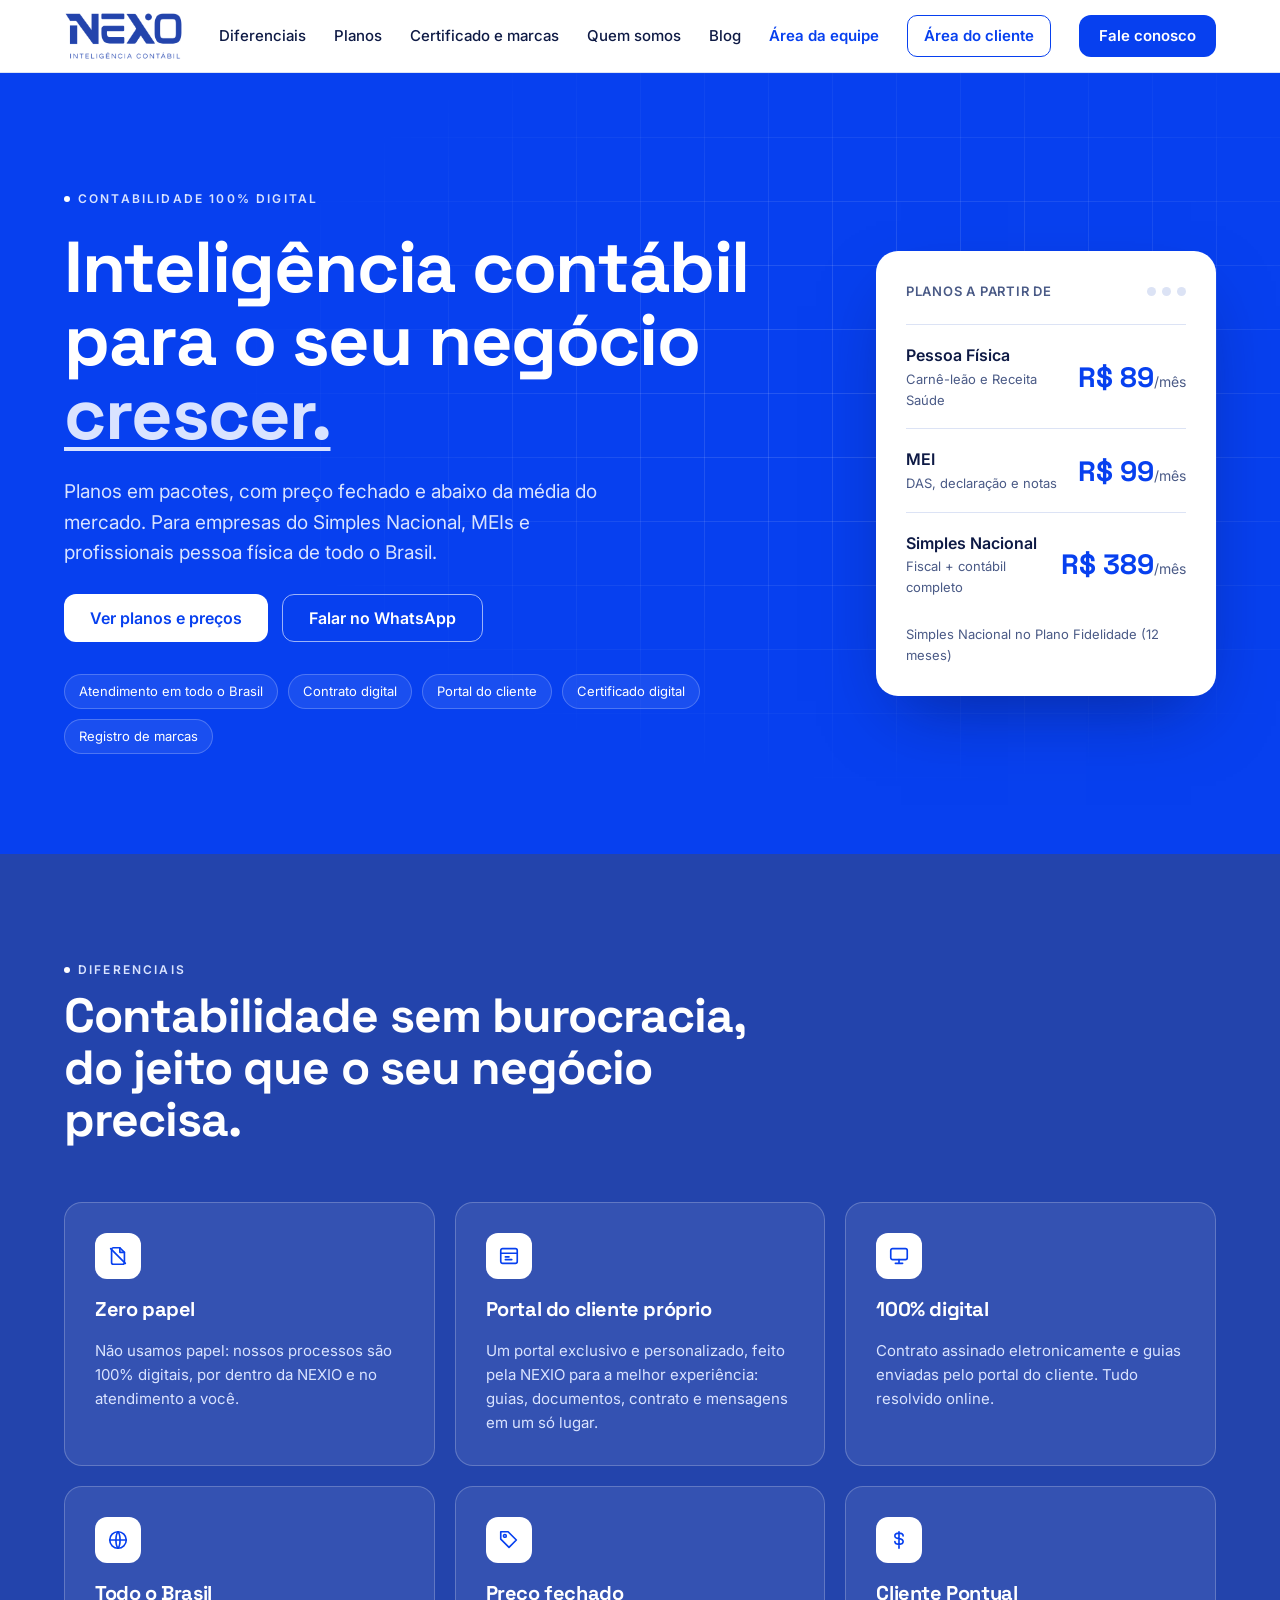
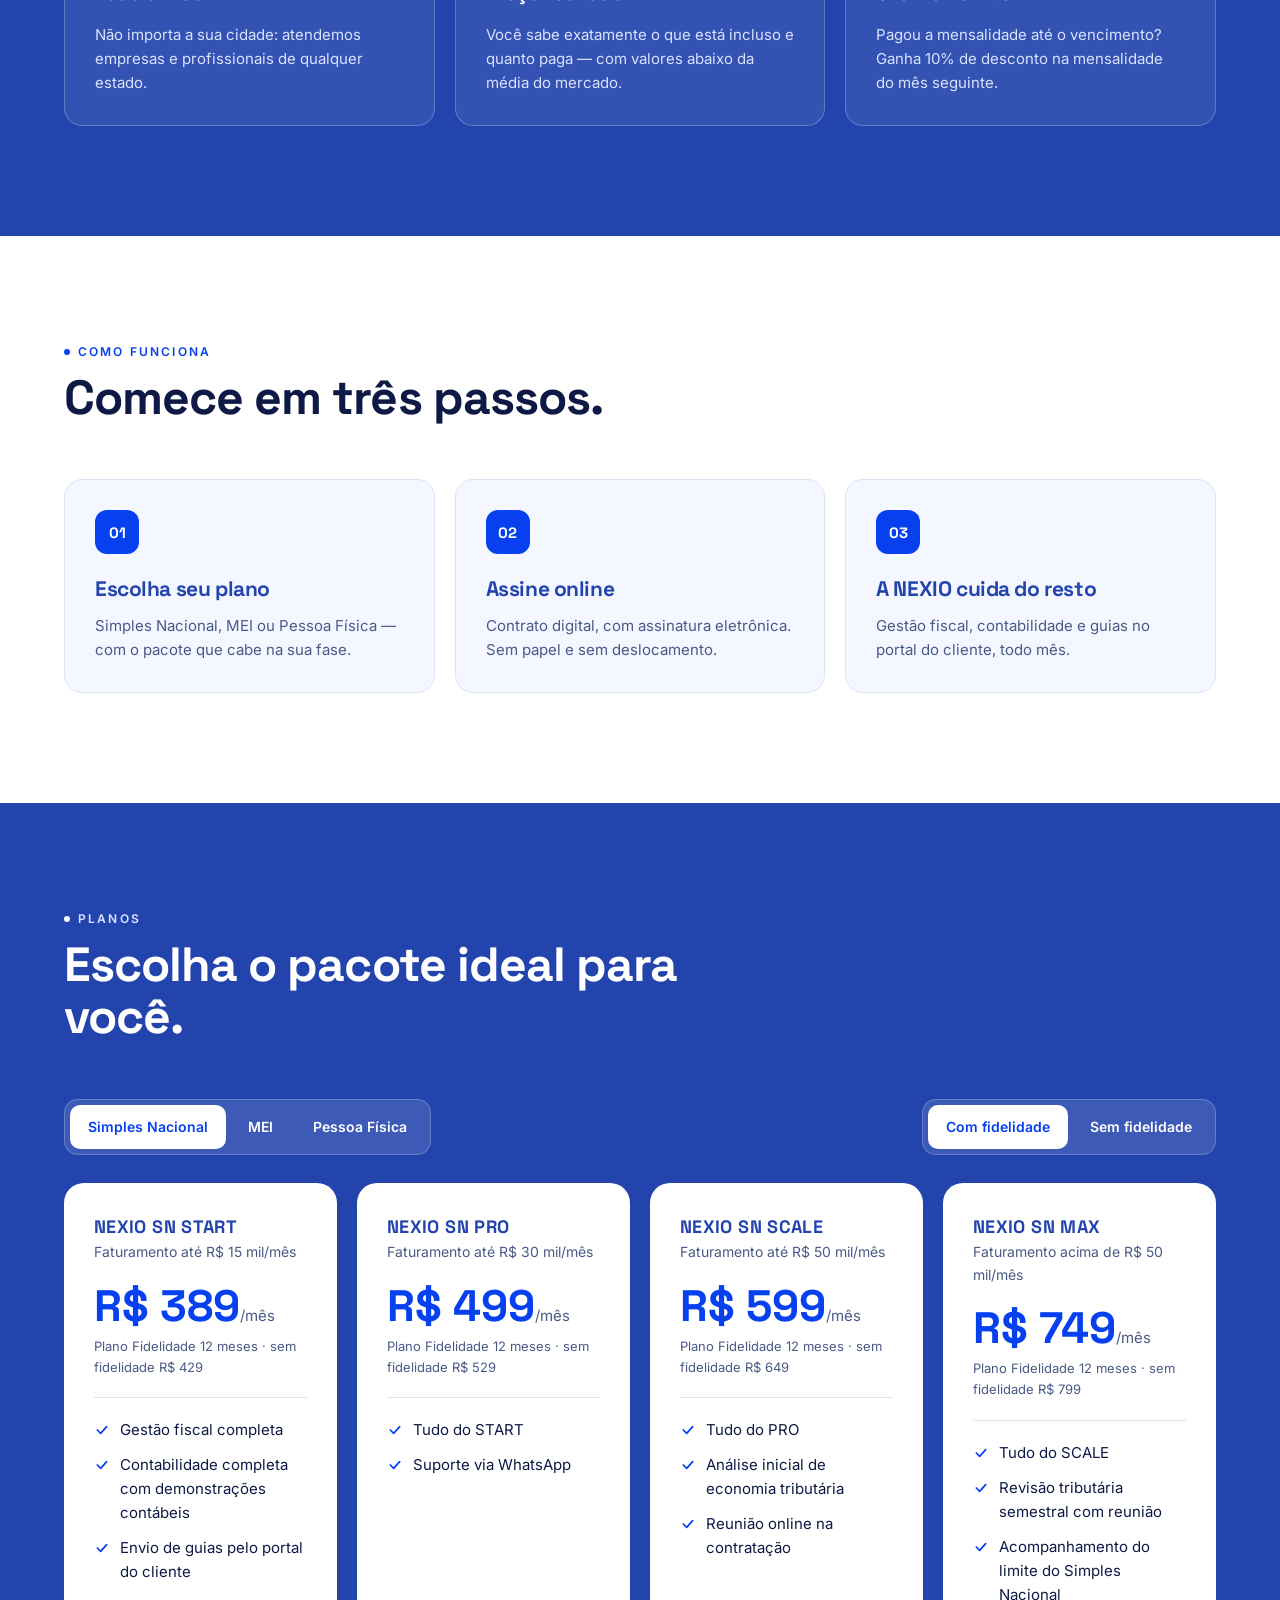
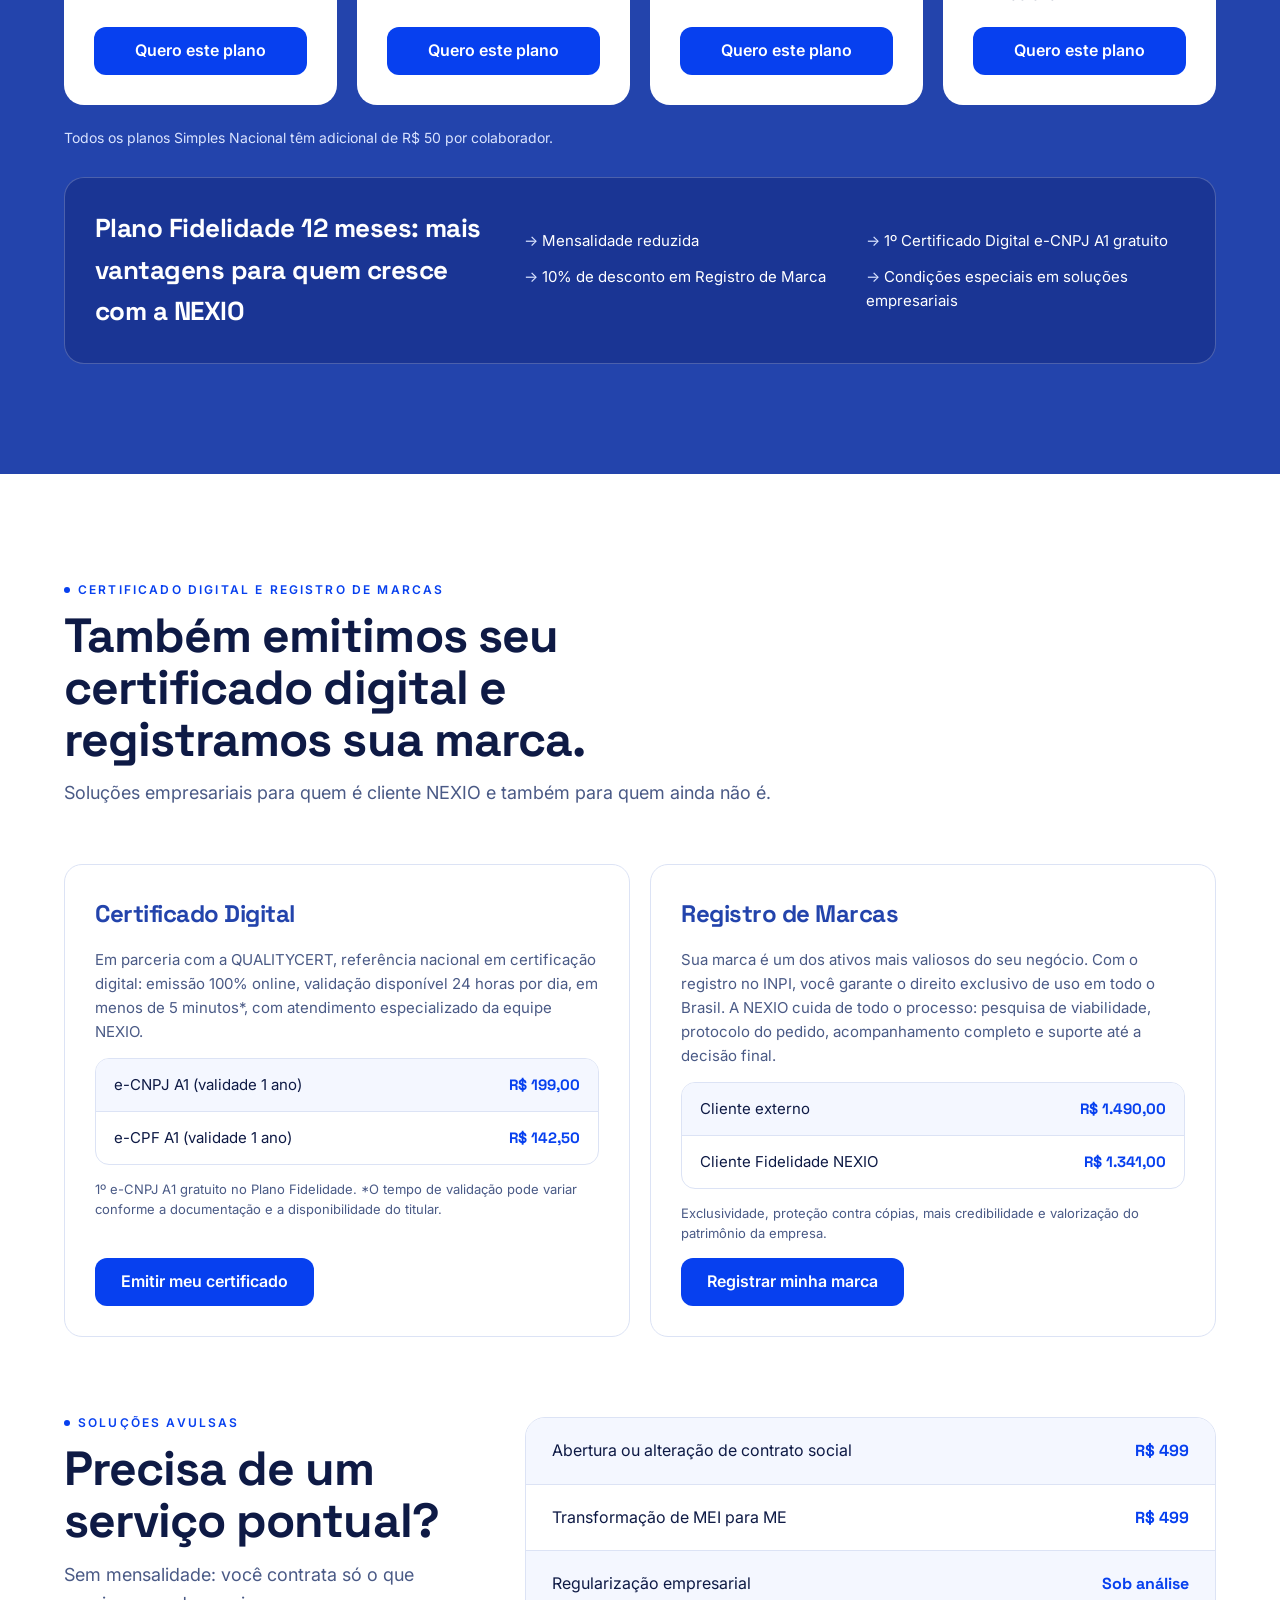
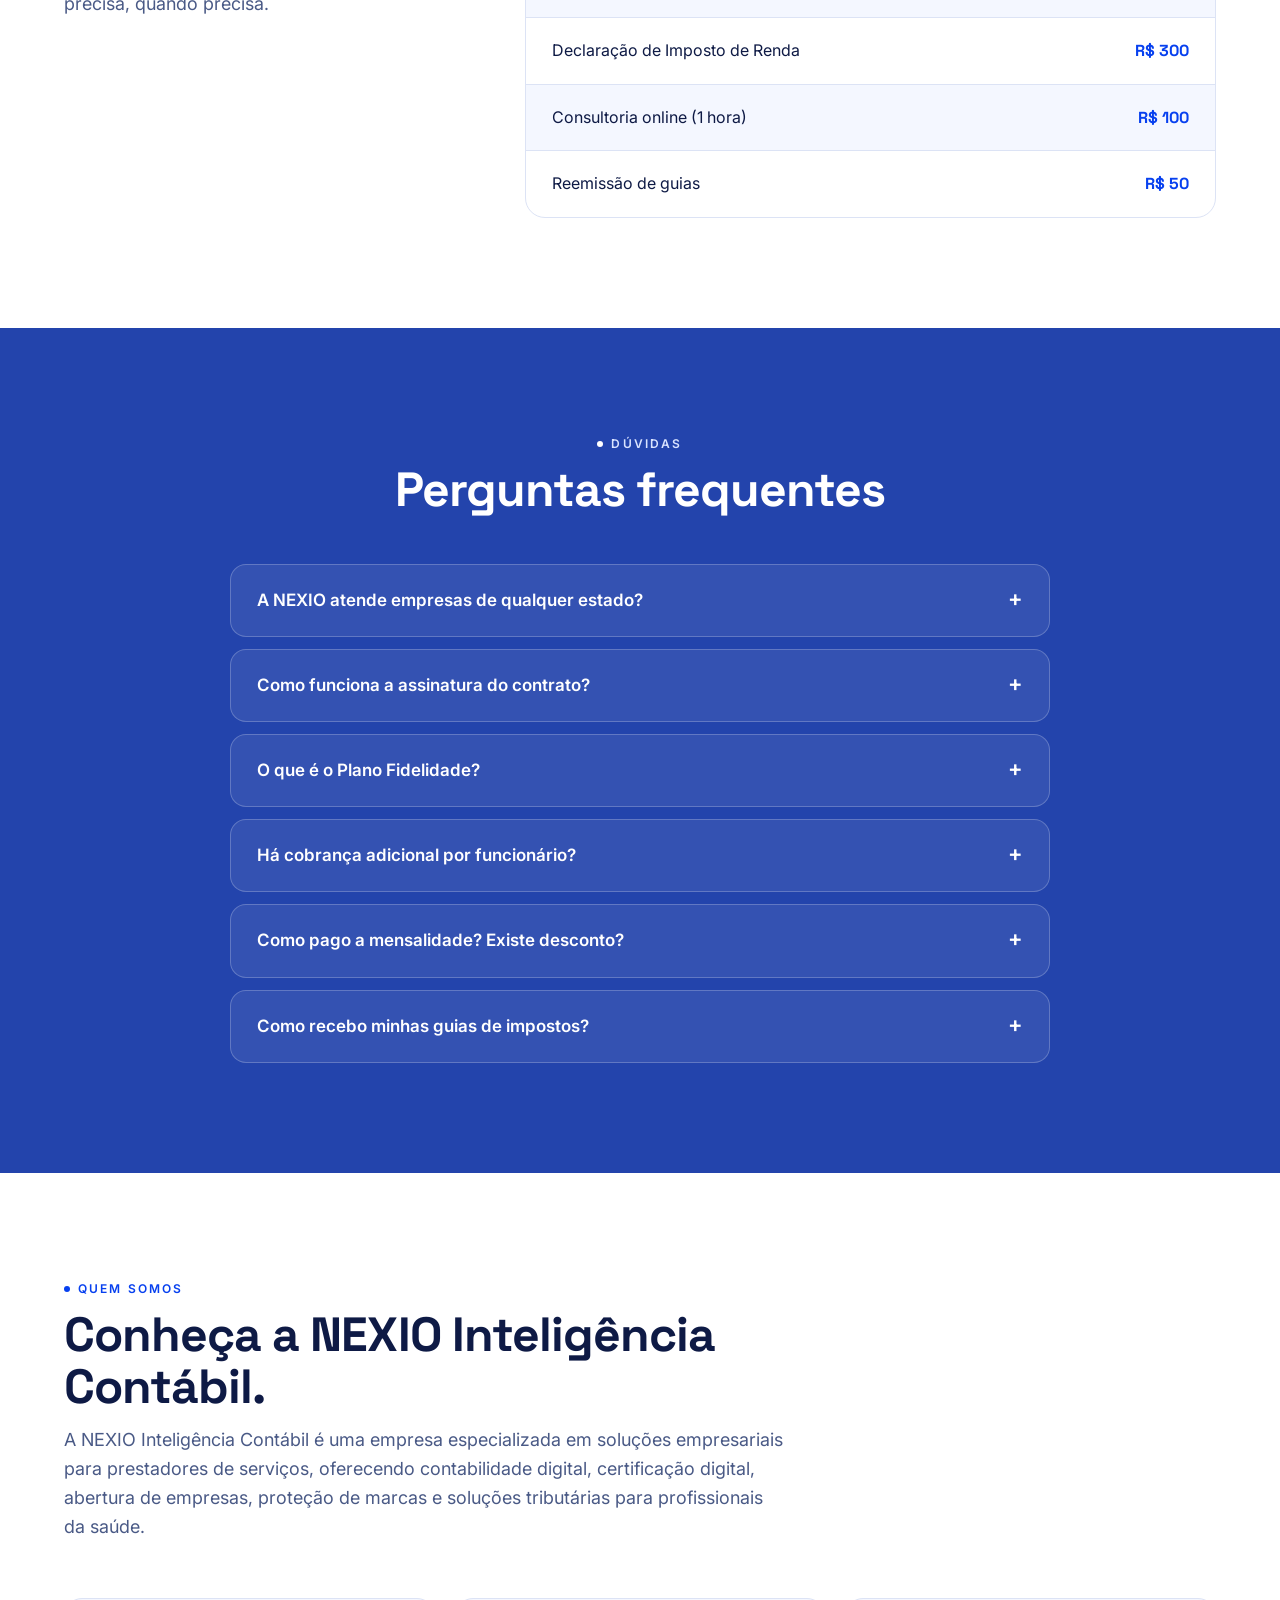
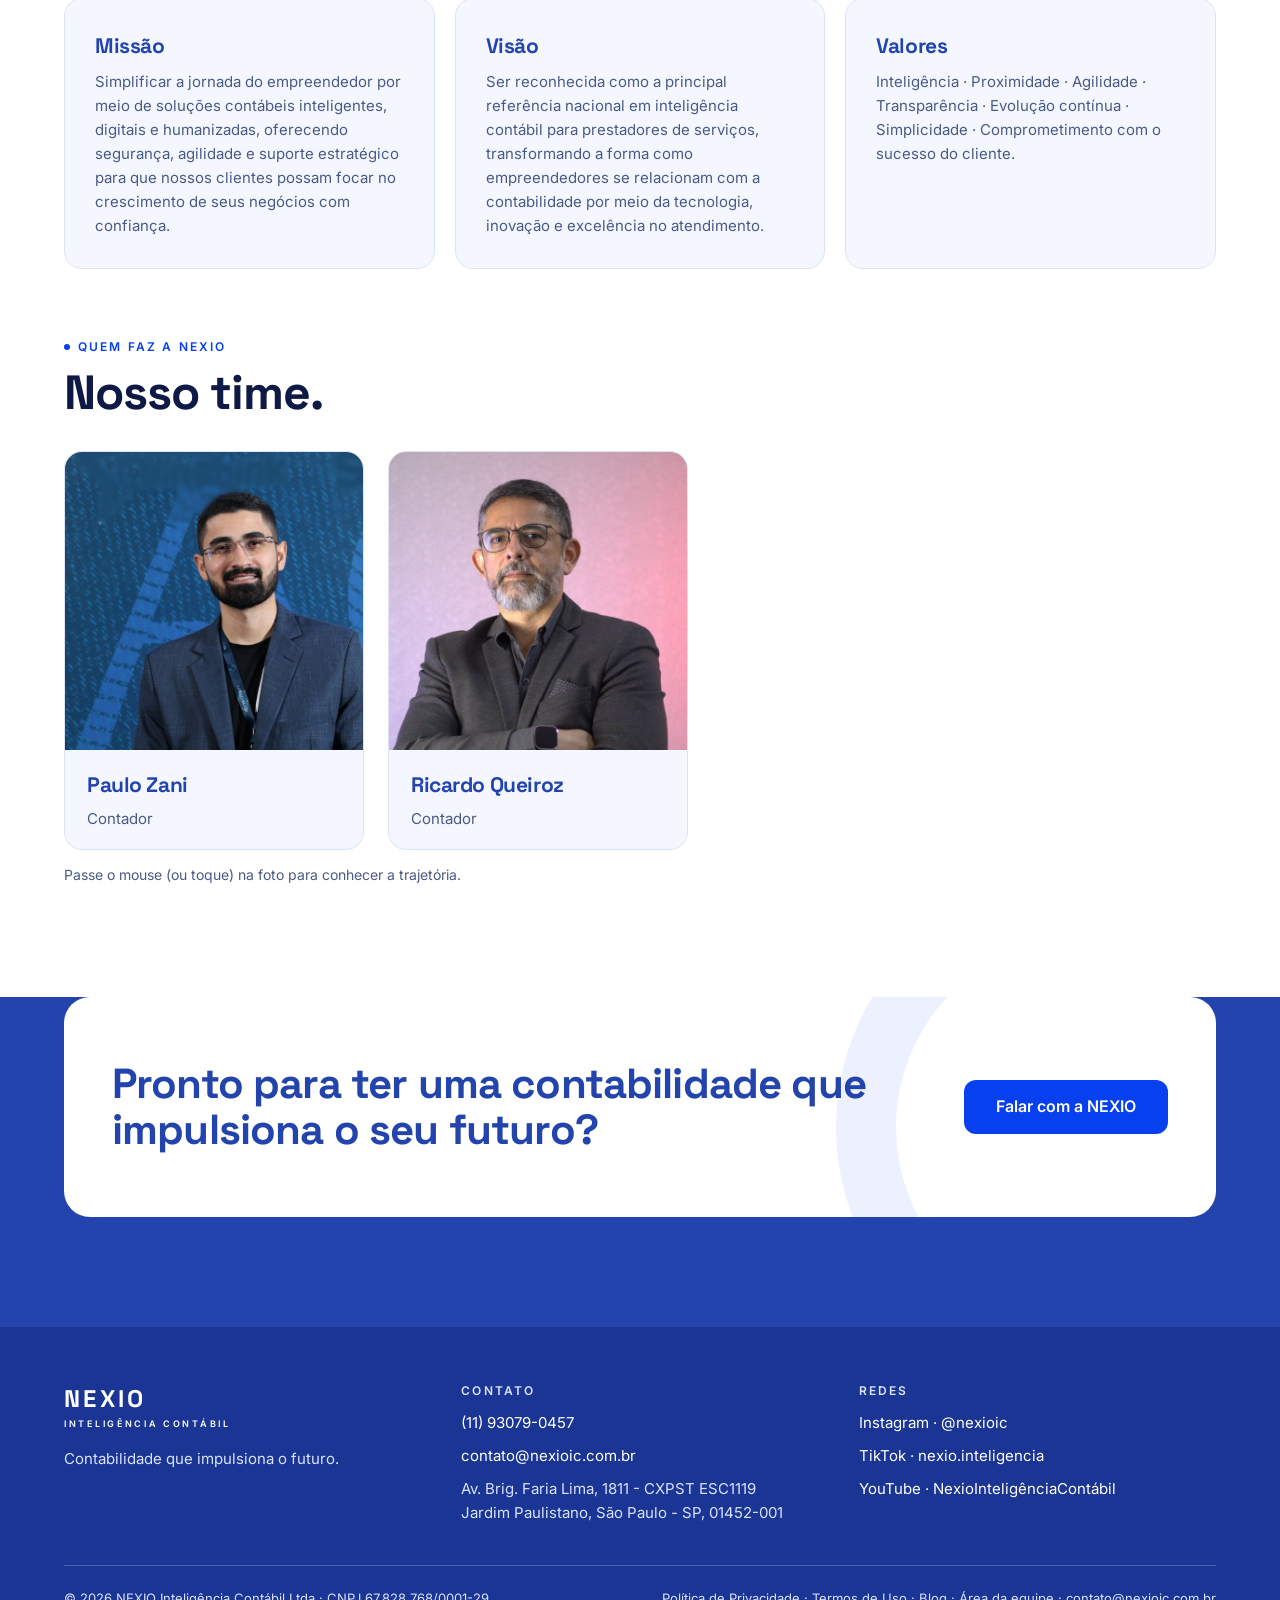
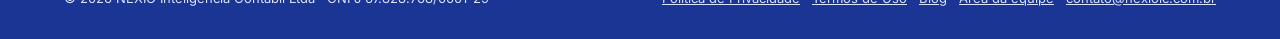
==== commit 3a768224: "Atualiza telefone/WhatsApp da NEXIO para (11) 93079-0457 Co-Authored-By: Claude Opus 5.5 <noreply@an" ====
--- a/index.html
+++ b/index.html
@@ -131,7 +131,18 @@
 .team{display:grid;grid-template-columns:repeat(auto-fit,minmax(240px,300px));gap:24px}.member{margin:0;border:1px solid var(--lineL);border-radius:18px;overflow:hidden;background:#F4F7FF}.member img{display:block;width:100%;height:auto;aspect-ratio:1/1;object-fit:cover}.member figcaption{padding:18px 22px!important}.member .ph{position:relative;overflow:hidden}.member{cursor:pointer;outline:none}.traj{position:absolute;inset:0;background:rgba(14,26,69,.9);color:#fff;padding:22px;display:flex;flex-direction:column;justify-content:center;gap:8px;opacity:0;transition:opacity .25s;font-size:14px;line-height:1.5}.traj b{font:600 12px Inter,sans-serif;letter-spacing:.16em;text-transform:uppercase;color:#D9E3FF}.traj p{margin:0;color:#fff}.member:hover .traj,.member:focus .traj,.member:focus-within .traj{opacity:1}.member:focus-visible{box-shadow:0 0 0 3px var(--blue)}.team-hint{margin:14px 0 0;color:var(--muted);font-size:14px}.member figcaption{padding:0}.member h3{font-size:21px;color:var(--blue2);margin:0 0 4px}.member span{color:var(--muted);font-size:15px}
 </style>
 <link rel="icon" href="/favicon.ico" sizes="any">
-<link rel="icon" type="image/png" href="/assets/favicon-32.png">
+<link rel="icon" type="image/png" sizes="192x192" href="/assets/favicon-192.png">
+<link rel="icon" type="image/png" sizes="96x96" href="/assets/favicon-96.png">
+<link rel="icon" type="image/png" sizes="48x48" href="/assets/favicon-48.png">
+<link rel="icon" type="image/png" sizes="32x32" href="/assets/favicon-32.png">
+<link rel="canonical" href="https://nexioic.com.br/">
+<meta property="og:type" content="website">
+<meta property="og:site_name" content="NEXIO Inteligência Contábil">
+<meta property="og:title" content="NEXIO Inteligência Contábil | Contabilidade 100% digital">
+<meta property="og:description" content="Contabilidade 100% digital para empresas do Simples Nacional, MEIs e pessoas físicas em todo o Brasil.">
+<meta property="og:url" content="https://nexioic.com.br/">
+<meta property="og:image" content="https://nexioic.com.br/assets/icone-nexio-512.png">
+<script type="application/ld+json">{"@context":"https://schema.org","@type":"Organization","name":"NEXIO Inteligência Contábil","legalName":"NEXIO INTELIGÊNCIA CONTÁBIL LTDA","url":"https://nexioic.com.br/","logo":"https://nexioic.com.br/assets/icone-nexio-512.png","email":"contato@nexioic.com.br","telephone":"+55-11-93079-0457","taxID":"67.828.768/0001-29","address":{"@type":"PostalAddress","streetAddress":"Av. Brig. Faria Lima, 1811 - CXPST ESC1119","addressLocality":"São Paulo","addressRegion":"SP","postalCode":"01452-001","addressCountry":"BR"}}</script>
 <link rel="apple-touch-icon" href="/assets/apple-touch-icon.png">
 </head>
 <body>
@@ -147,7 +158,7 @@
 <a href="/blog/">Blog</a>
 <a href="/equipe/" class="team-link">Área da equipe</a>
 <a href="/portal/" class="client-link">Área do cliente</a>
-<a href="https://wa.me/5511939565190" class="btn btn-primary">Fale conosco</a>
+<a href="https://wa.me/5511930790457" class="btn btn-primary">Fale conosco</a>
 </nav>
 </div>
 </header>
@@ -161,7 +172,7 @@
 <p>Planos em pacotes, com preço fechado e abaixo da média do mercado. Para empresas do Simples Nacional, MEIs e profissionais pessoa física de todo o Brasil.</p>
 <div class="hero-ctas">
 <a href="#planos" class="btn btn-primary">Ver planos e preços</a>
-<a href="https://wa.me/5511939565190" class="btn btn-ghost">Falar no WhatsApp</a>
+<a href="https://wa.me/5511930790457" class="btn btn-ghost">Falar no WhatsApp</a>
 </div>
 <div class="chips"><span class="chip">Atendimento em todo o Brasil</span><span class="chip">Contrato digital</span><span class="chip">Portal do cliente</span><a class="chip" href="#certificado" style="color:inherit;text-decoration:none">Certificado digital</a><a class="chip" href="#certificado" style="color:inherit;text-decoration:none">Registro de marcas</a></div>
 </div>
@@ -224,11 +235,11 @@
 <div class="step"><h3>Certificado Digital</h3><p>Em parceria com a QUALITYCERT, referência nacional em certificação digital: emissão 100% online, validação disponível 24 horas por dia, em menos de 5 minutos*, com atendimento especializado da equipe NEXIO.</p>
 <div class="list mini"><div class="row"><span>e-CNPJ A1 (validade 1 ano)</span><strong>R$ 199,00</strong></div><div class="row"><span>e-CPF A1 (validade 1 ano)</span><strong>R$ 142,50</strong></div></div>
 <p class="note">1º e-CNPJ A1 gratuito no Plano Fidelidade. *O tempo de validação pode variar conforme a documentação e a disponibilidade do titular.</p>
-<a href="https://wa.me/5511939565190?text=Ol%C3%A1!%20Quero%20emitir%20um%20certificado%20digital." class="btn btn-primary">Emitir meu certificado</a></div>
+<a href="https://wa.me/5511930790457?text=Ol%C3%A1!%20Quero%20emitir%20um%20certificado%20digital." class="btn btn-primary">Emitir meu certificado</a></div>
 <div class="step"><h3>Registro de Marcas</h3><p>Sua marca é um dos ativos mais valiosos do seu negócio. Com o registro no INPI, você garante o direito exclusivo de uso em todo o Brasil. A NEXIO cuida de todo o processo: pesquisa de viabilidade, protocolo do pedido, acompanhamento completo e suporte até a decisão final.</p>
 <div class="list mini"><div class="row"><span>Cliente externo</span><strong>R$ 1.490,00</strong></div><div class="row"><span>Cliente Fidelidade NEXIO</span><strong>R$ 1.341,00</strong></div></div>
 <p class="note">Exclusividade, proteção contra cópias, mais credibilidade e valorização do patrimônio da empresa.</p>
-<a href="https://wa.me/5511939565190?text=Ol%C3%A1!%20Quero%20registrar%20minha%20marca." class="btn btn-primary">Registrar minha marca</a></div>
+<a href="https://wa.me/5511930790457?text=Ol%C3%A1!%20Quero%20registrar%20minha%20marca." class="btn btn-primary">Registrar minha marca</a></div>
 </div>
 </div>
 <div class="wrap split" style="margin-top:80px">
@@ -279,7 +290,7 @@
 <div class="wrap">
 <div class="cta-box">
 <h2>Pronto para ter uma contabilidade que impulsiona o seu futuro?</h2>
-<a href="https://wa.me/5511939565190" class="btn">Falar com a NEXIO</a>
+<a href="https://wa.me/5511930790457" class="btn">Falar com a NEXIO</a>
 </div>
 </div>
 </section>
@@ -289,7 +300,7 @@
 <div class="wrap">
 <div class="fcols">
 <div><a href="#inicio" class="logo"><b>NEXIO</b><small>INTELIGÊNCIA CONTÁBIL</small></a><span style="margin-top:10px">Contabilidade que impulsiona o futuro.</span></div>
-<div><h4>CONTATO</h4><a href="https://wa.me/5511939565190">(11) 93956-5190</a><a href="mailto:contato@nexioic.com.br">contato@nexioic.com.br</a><span>Av. Brig. Faria Lima, 1811 - CXPST ESC1119<br>Jardim Paulistano, São Paulo - SP, 01452-001</span></div>
+<div><h4>CONTATO</h4><a href="https://wa.me/5511930790457">(11) 93079-0457</a><a href="mailto:contato@nexioic.com.br">contato@nexioic.com.br</a><span>Av. Brig. Faria Lima, 1811 - CXPST ESC1119<br>Jardim Paulistano, São Paulo - SP, 01452-001</span></div>
 <div><h4>REDES</h4><a href="https://instagram.com/nexioic">Instagram · @nexioic</a><a href="https://www.tiktok.com/@nexio.inteligencia">TikTok · nexio.inteligencia</a><a href="https://www.youtube.com/results?search_query=NexioInteligenciaContabil">YouTube · NexioInteligênciaContábil</a></div>
 </div>
 <div class="legal"><span>© 2026 NEXIO Inteligência Contábil Ltda · CNPJ 67.828.768/0001-29</span><span><a href="/privacidade/">Política de Privacidade</a> · <a href="/termos/">Termos de Uso</a> · <a href="/blog/">Blog</a> · <a href="/equipe/">Área da equipe</a> · <a href="mailto:contato@nexioic.com.br">contato@nexioic.com.br</a></span></div>
@@ -298,7 +309,7 @@
 
 <script>
 (function(){
-var cat='sn',fid=true,WA='https://wa.me/5511939565190';
+var cat='sn',fid=true,WA='https://wa.me/5511930790457';
 var SN=[['NEXIO SN START','Faturamento até R$ 15 mil/mês',389,429,['Gestão fiscal completa','Contabilidade completa com demonstrações contábeis','Envio de guias pelo portal do cliente']],
 ['NEXIO SN PRO','Faturamento até R$ 30 mil/mês',499,529,['Tudo do START','Suporte via WhatsApp']],
 ['NEXIO SN SCALE','Faturamento até R$ 50 mil/mês',599,649,['Tudo do PRO','Análise inicial de economia tributária','Reunião online na contratação']],
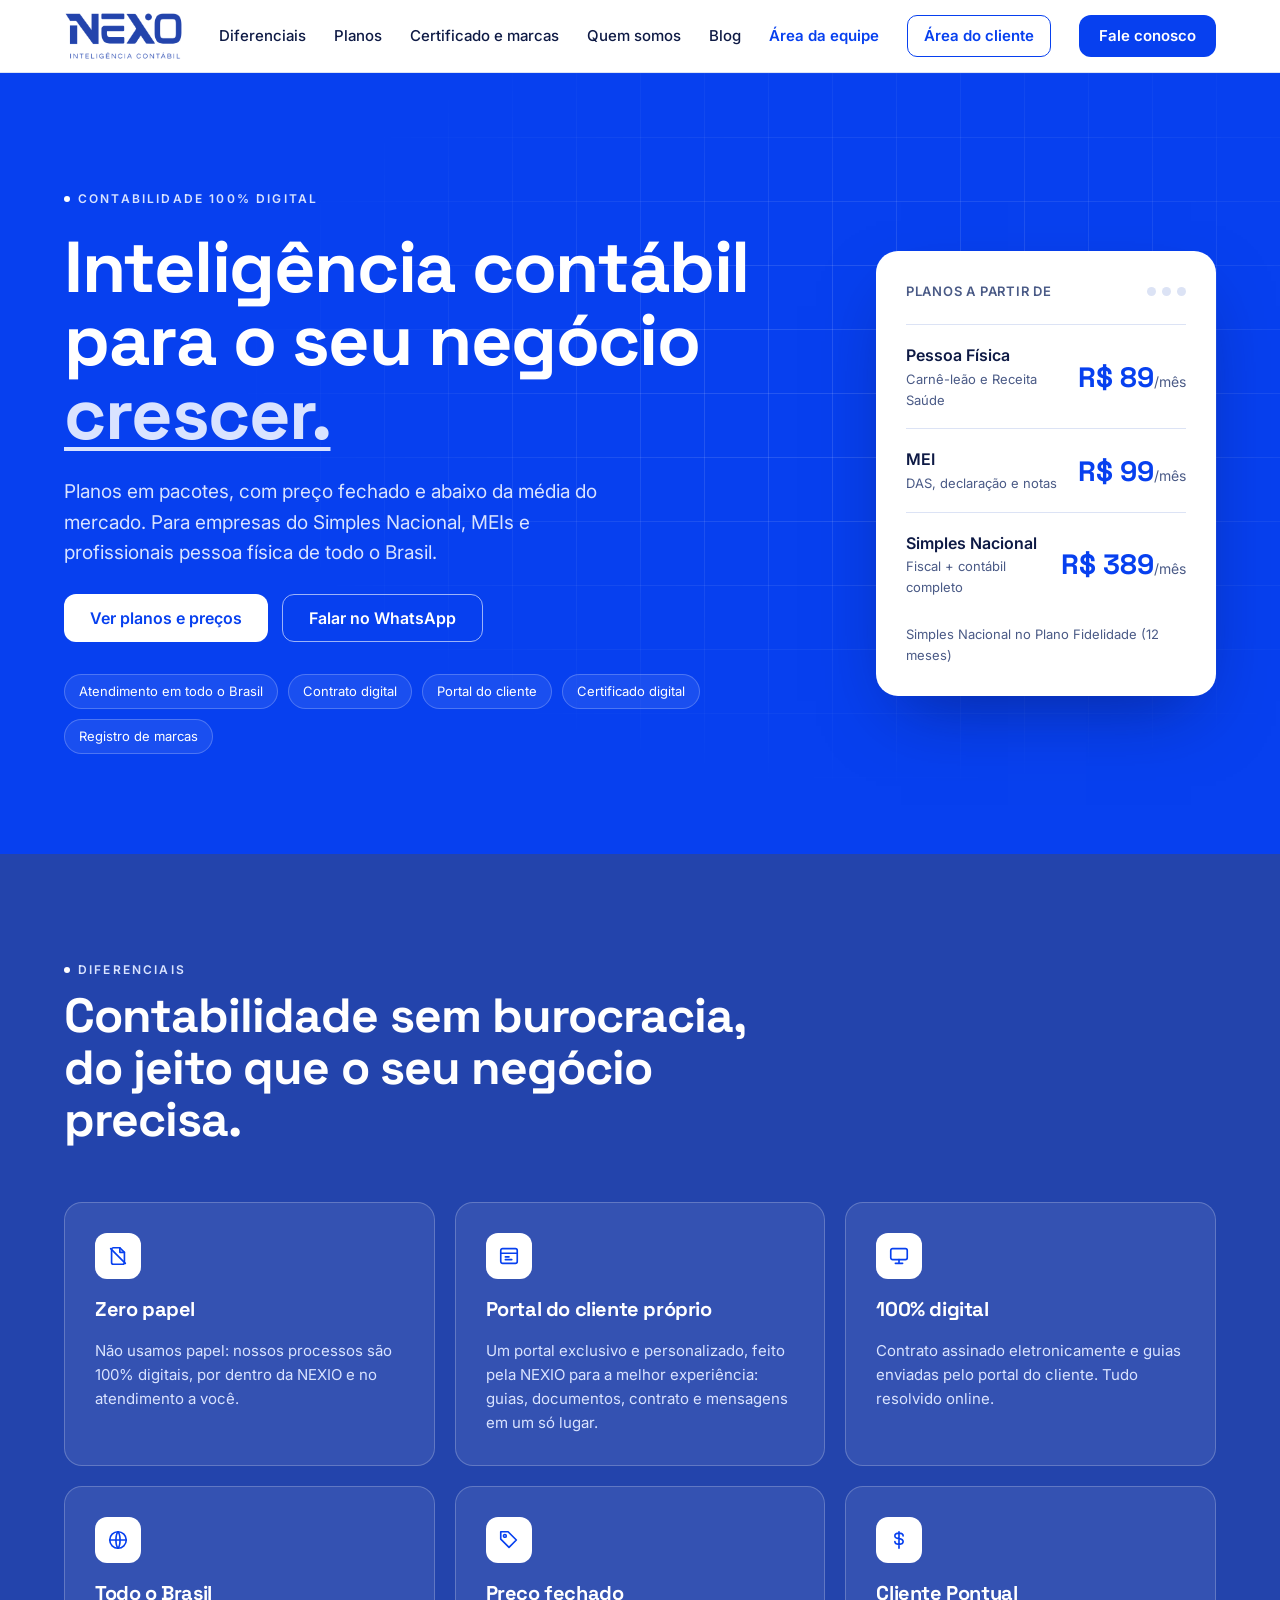
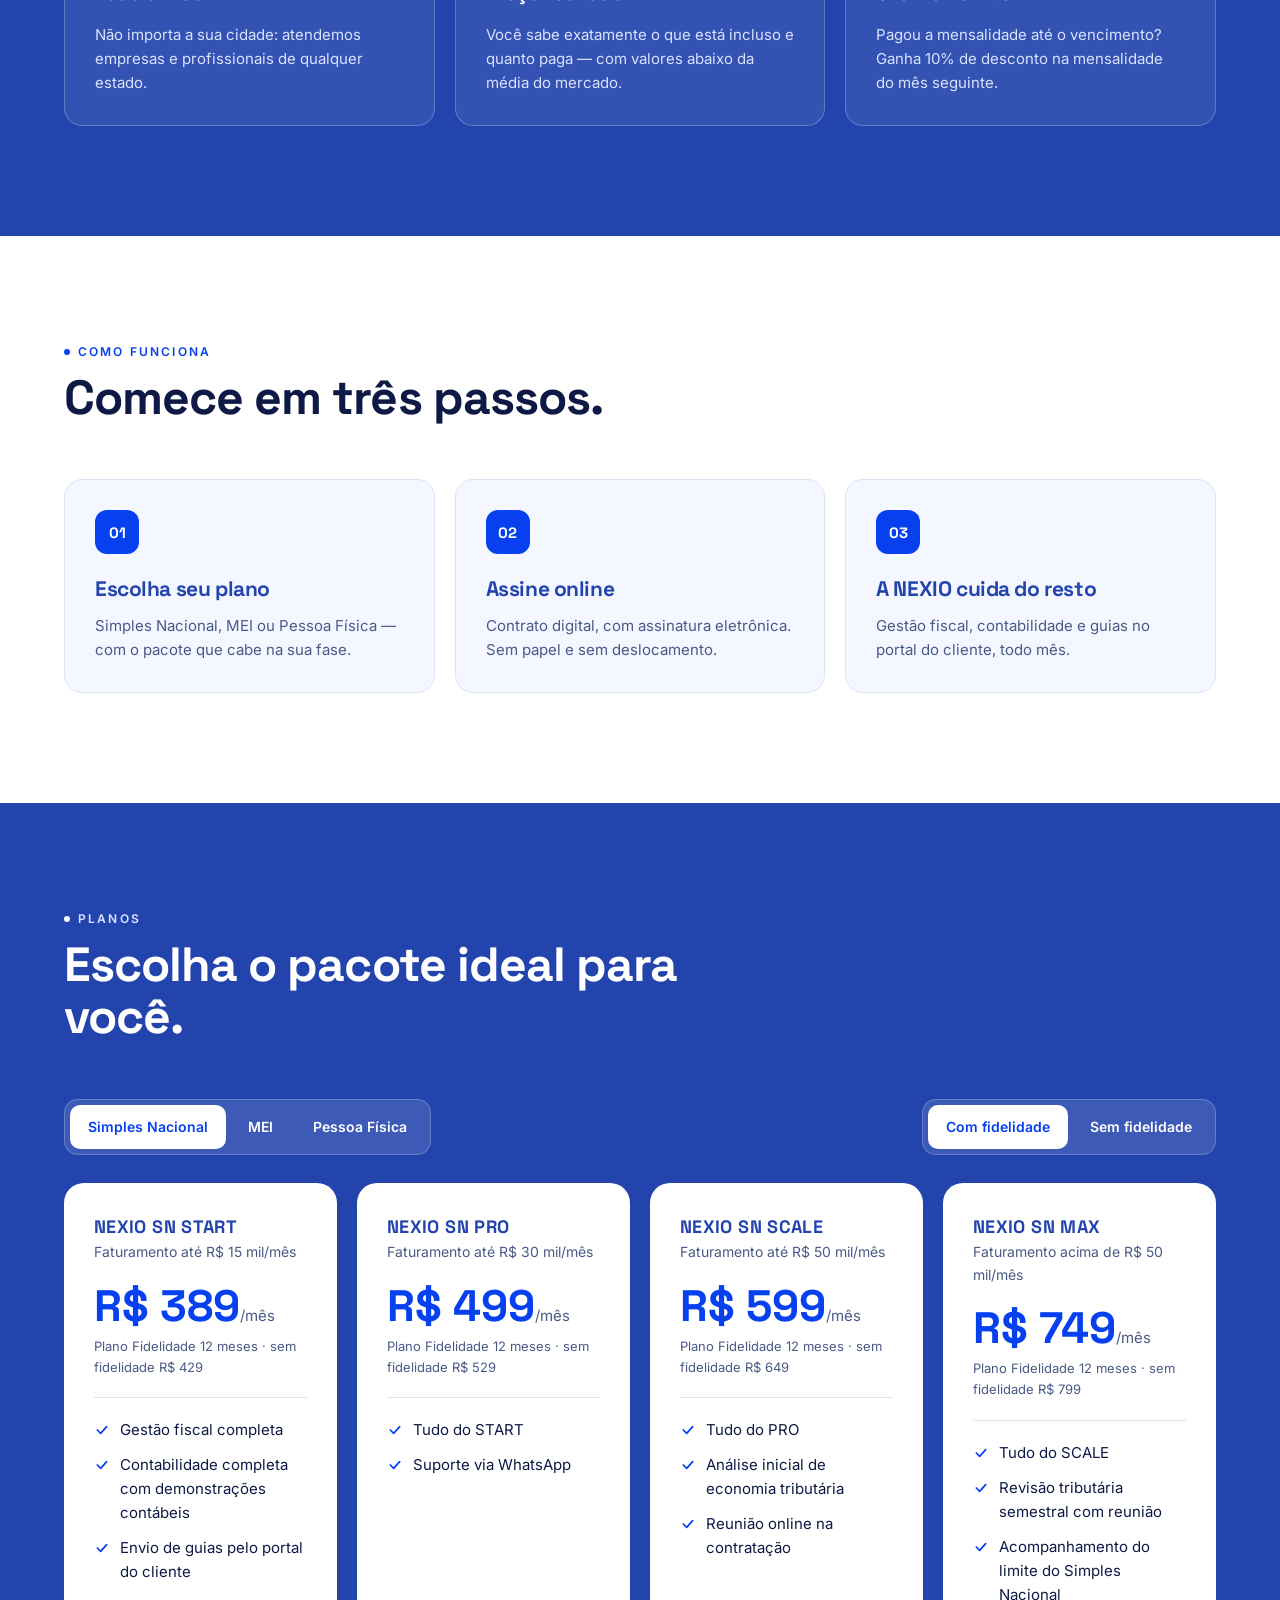
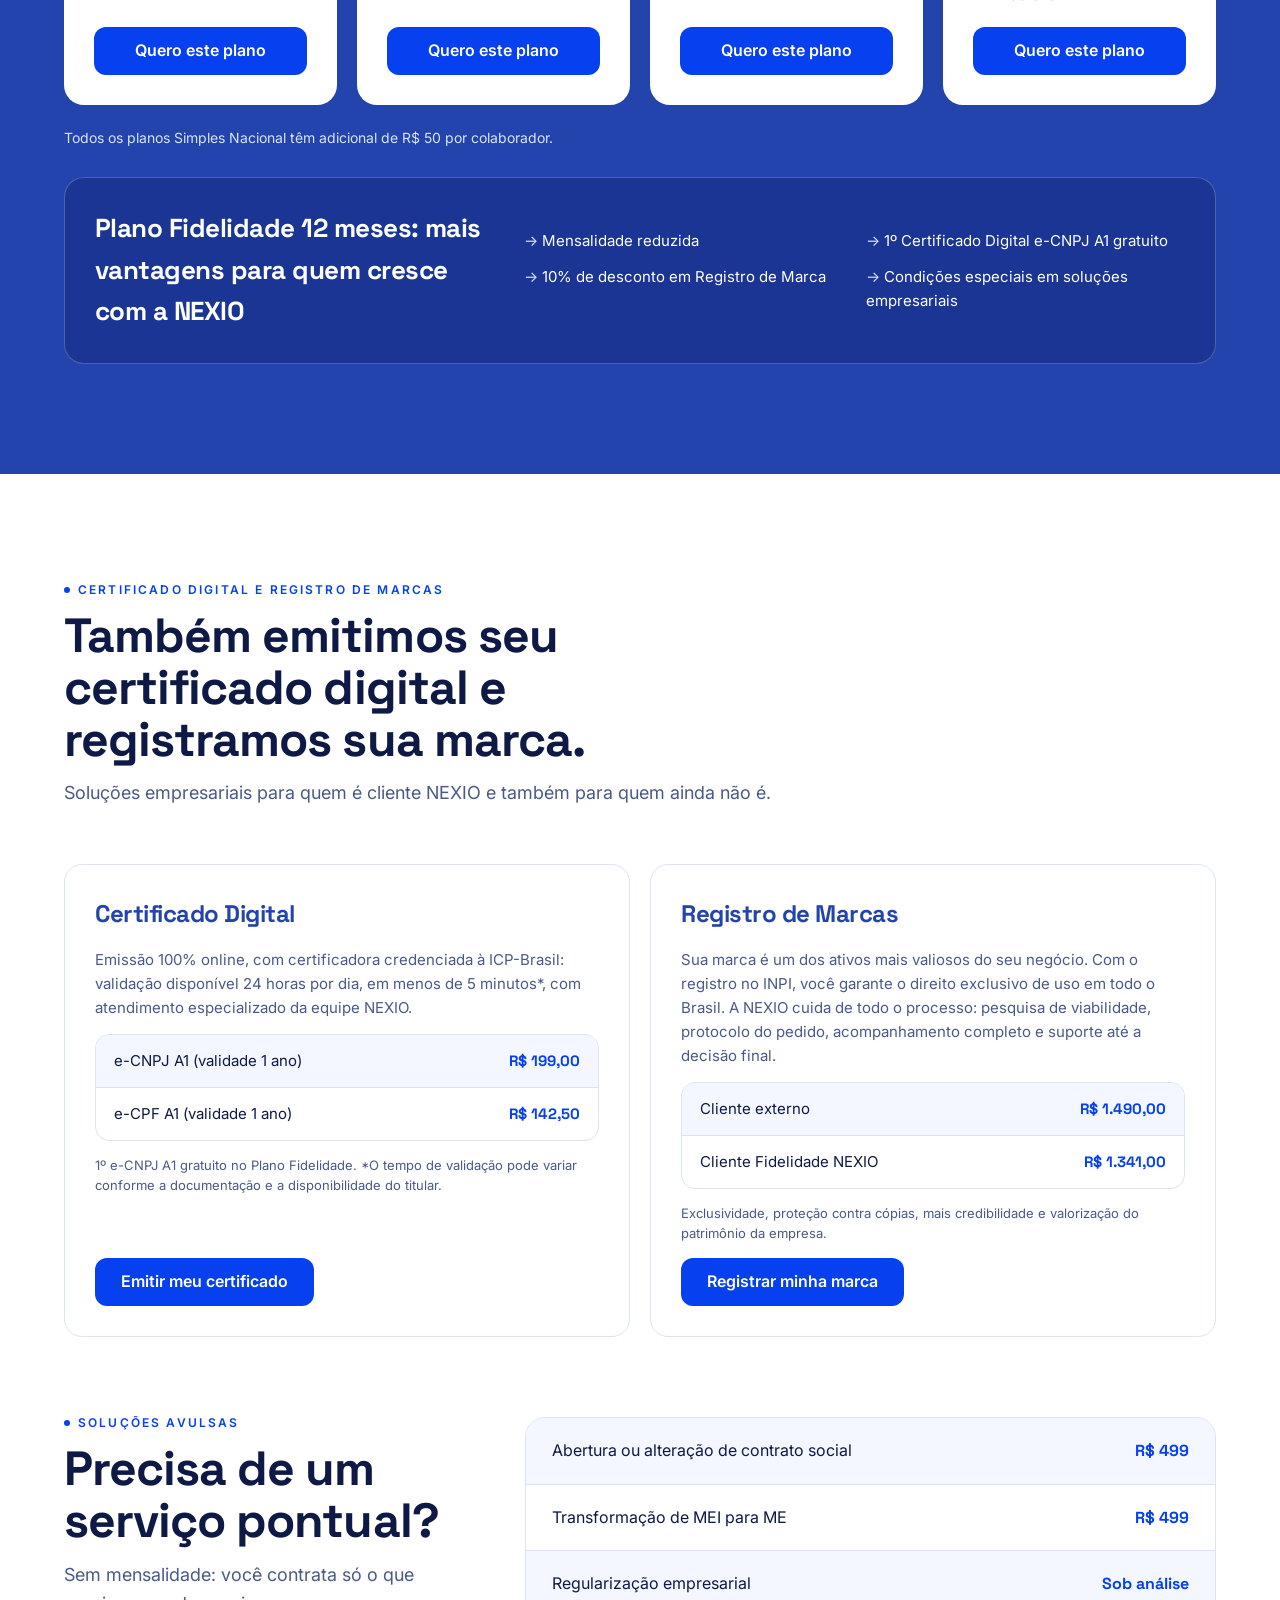
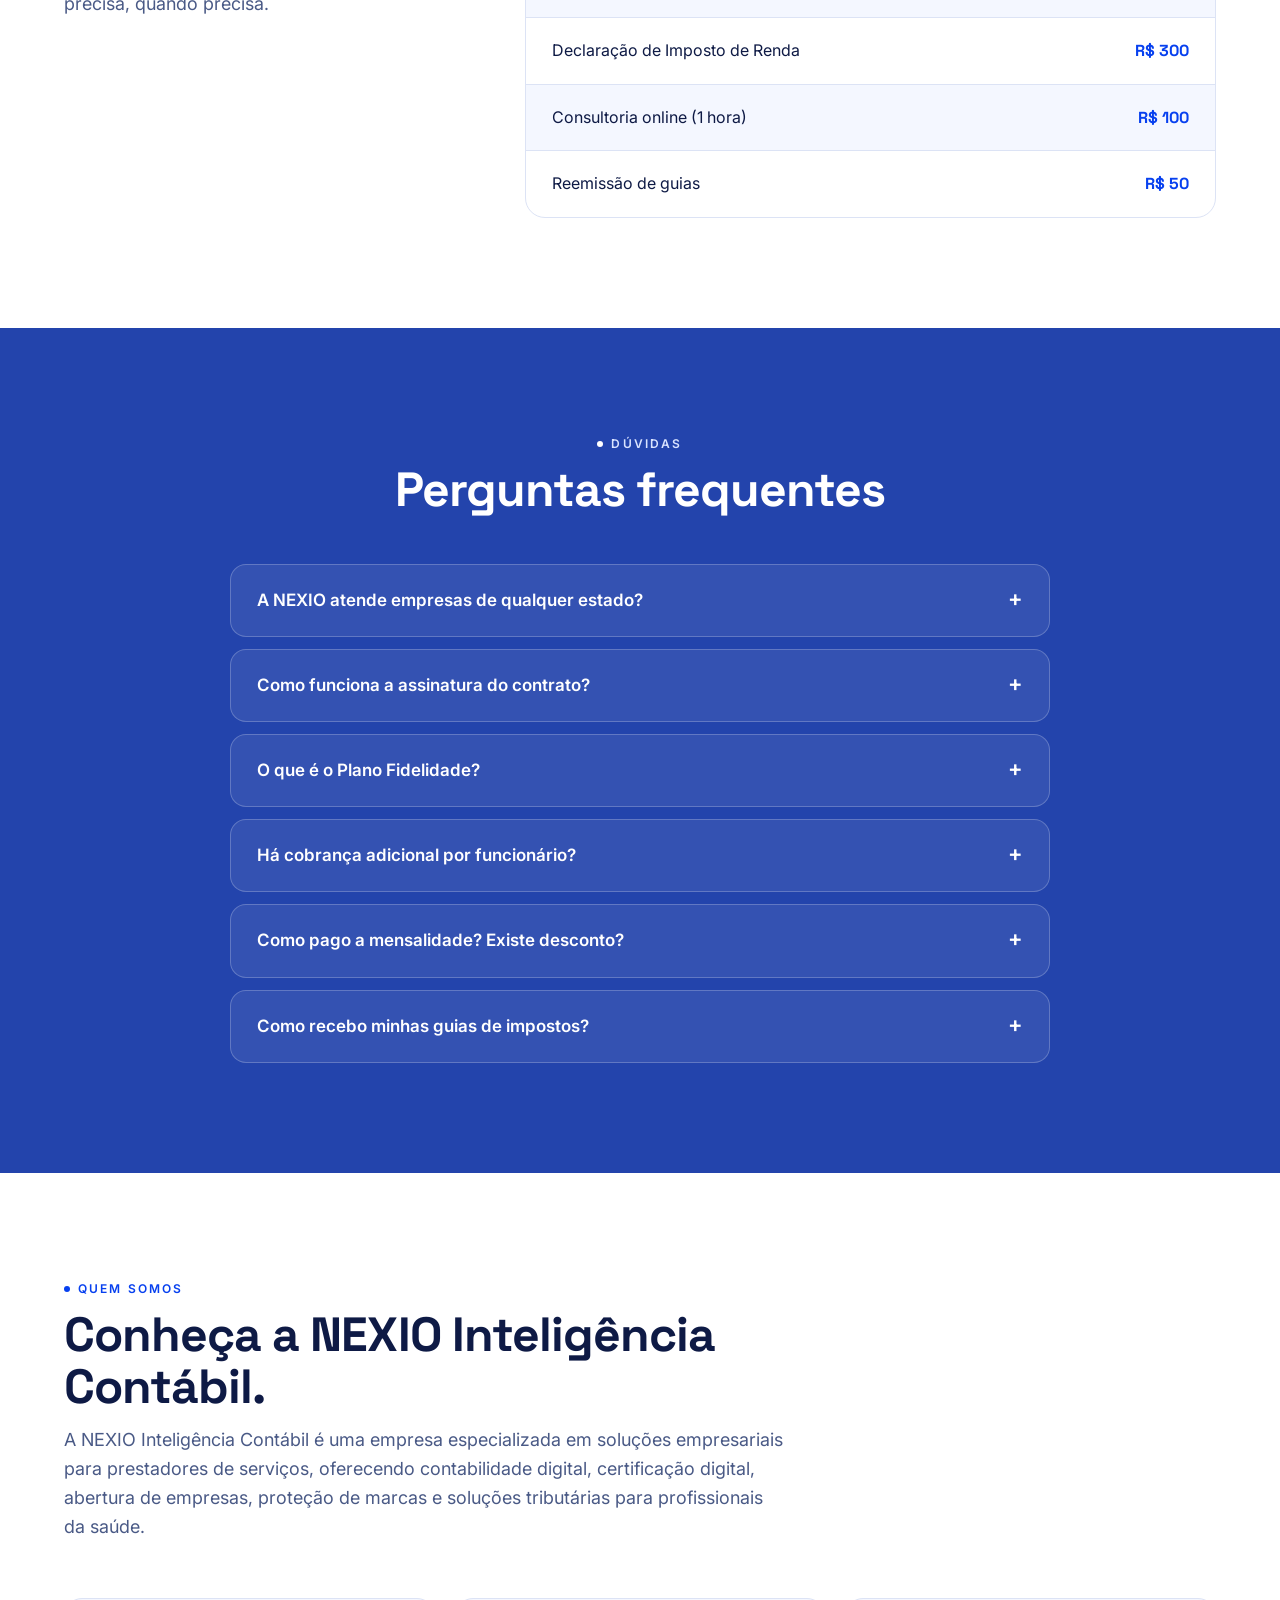
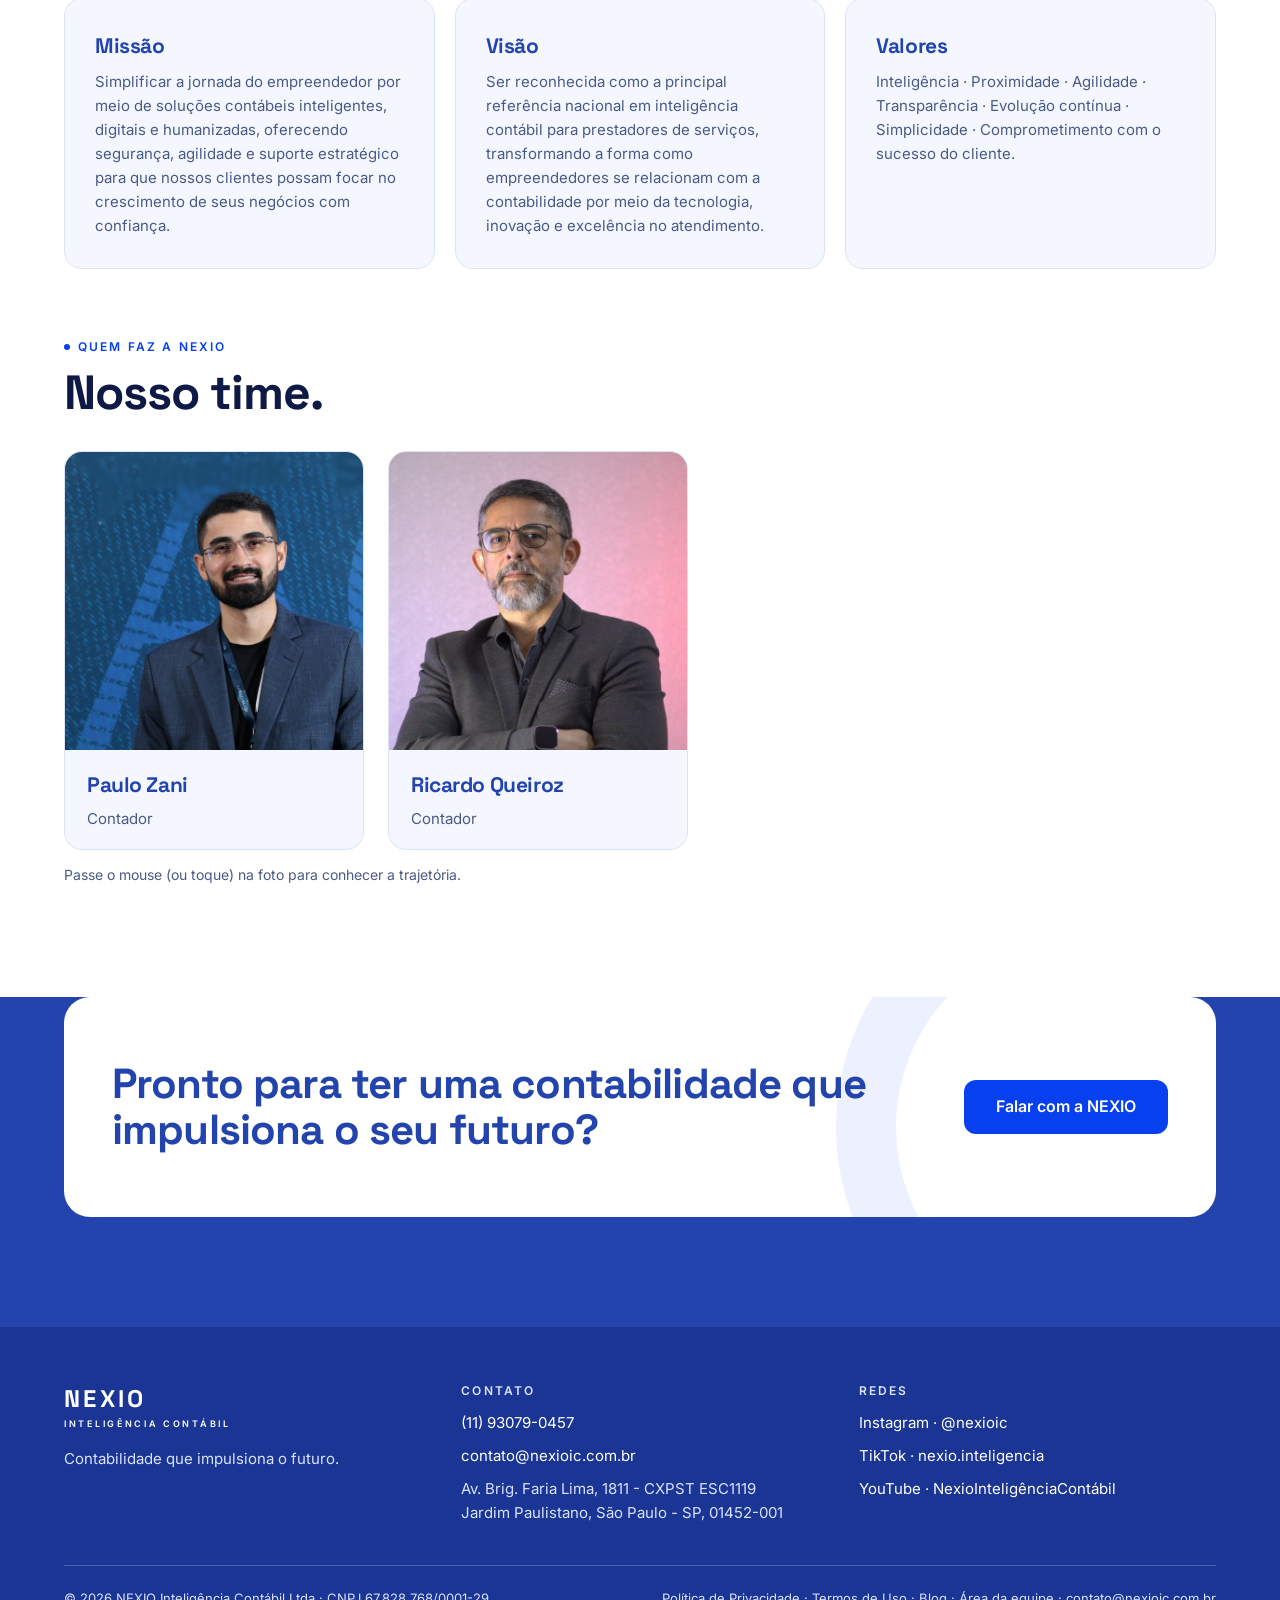
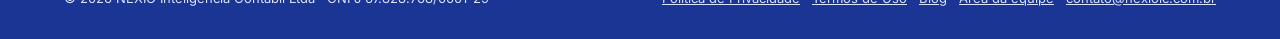
==== commit 9f97d6a9: "Site: remove o nome da parceira de certificado digital Co-Authored-By: Claude Opus 5.5 <noreply@anth" ====
--- a/index.html
+++ b/index.html
@@ -232,7 +232,7 @@
 <div class="wrap" id="certificado">
 <div class="sec-head"><span class="eyebrow">Certificado digital e registro de marcas</span><h2>Também emitimos seu certificado digital e registramos sua marca.</h2><p>Soluções empresariais para quem é cliente NEXIO e também para quem ainda não é.</p></div>
 <div class="steps svc">
-<div class="step"><h3>Certificado Digital</h3><p>Em parceria com a QUALITYCERT, referência nacional em certificação digital: emissão 100% online, validação disponível 24 horas por dia, em menos de 5 minutos*, com atendimento especializado da equipe NEXIO.</p>
+<div class="step"><h3>Certificado Digital</h3><p>Emissão 100% online, com certificadora credenciada à ICP-Brasil: validação disponível 24 horas por dia, em menos de 5 minutos*, com atendimento especializado da equipe NEXIO.</p>
 <div class="list mini"><div class="row"><span>e-CNPJ A1 (validade 1 ano)</span><strong>R$ 199,00</strong></div><div class="row"><span>e-CPF A1 (validade 1 ano)</span><strong>R$ 142,50</strong></div></div>
 <p class="note">1º e-CNPJ A1 gratuito no Plano Fidelidade. *O tempo de validação pode variar conforme a documentação e a disponibilidade do titular.</p>
 <a href="https://wa.me/5511930790457?text=Ol%C3%A1!%20Quero%20emitir%20um%20certificado%20digital." class="btn btn-primary">Emitir meu certificado</a></div>
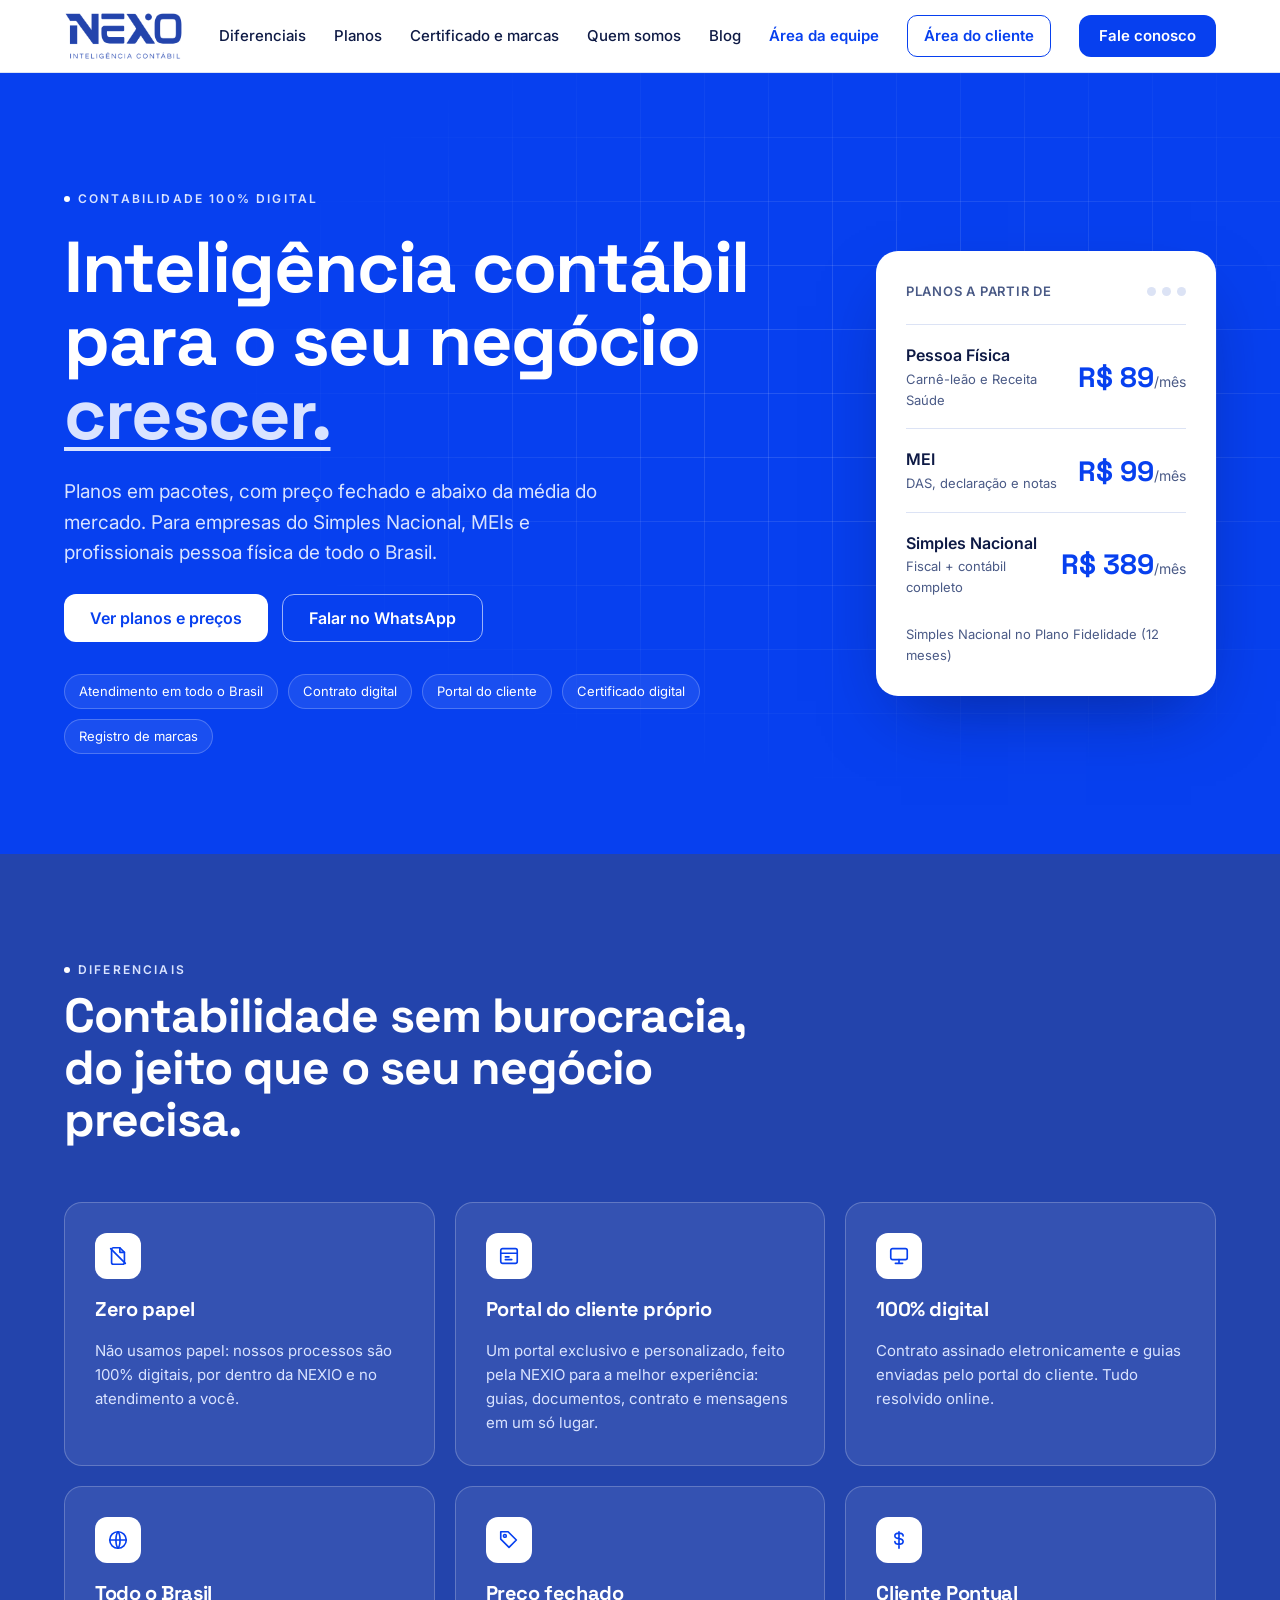
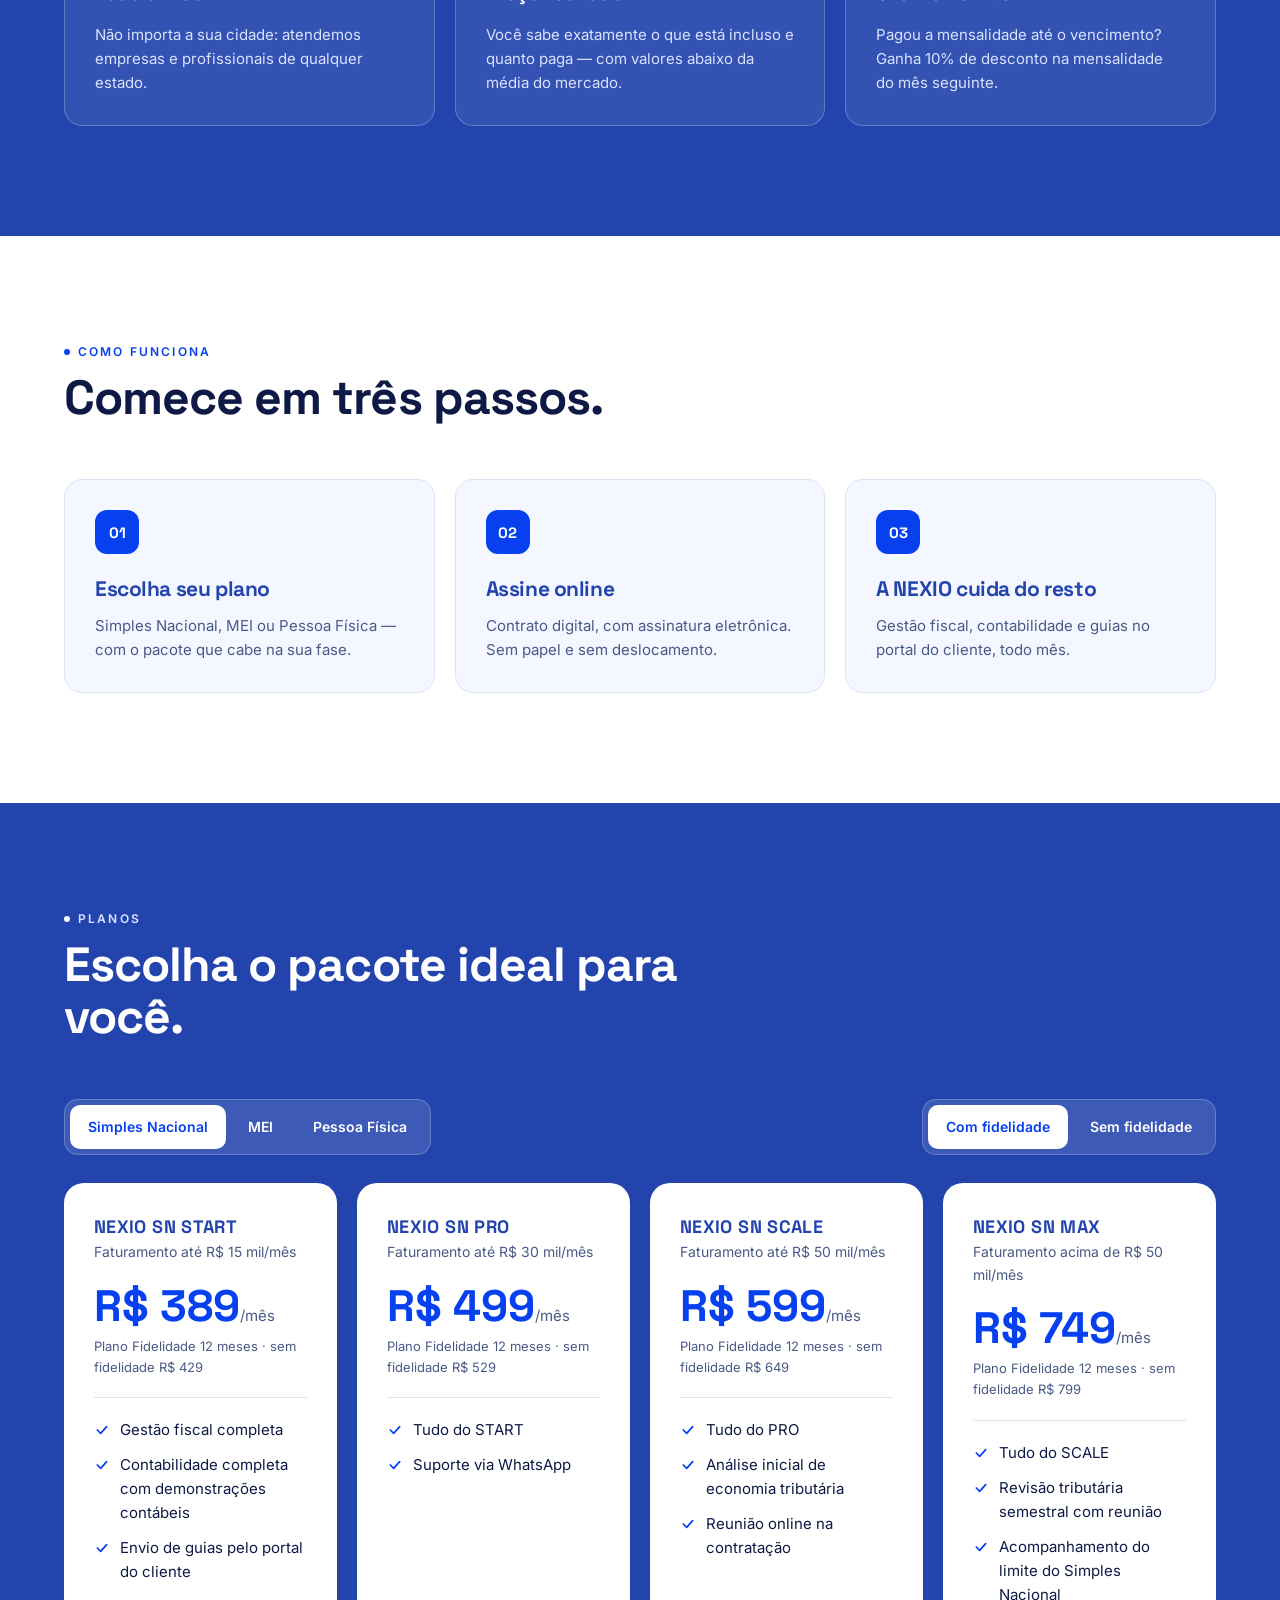
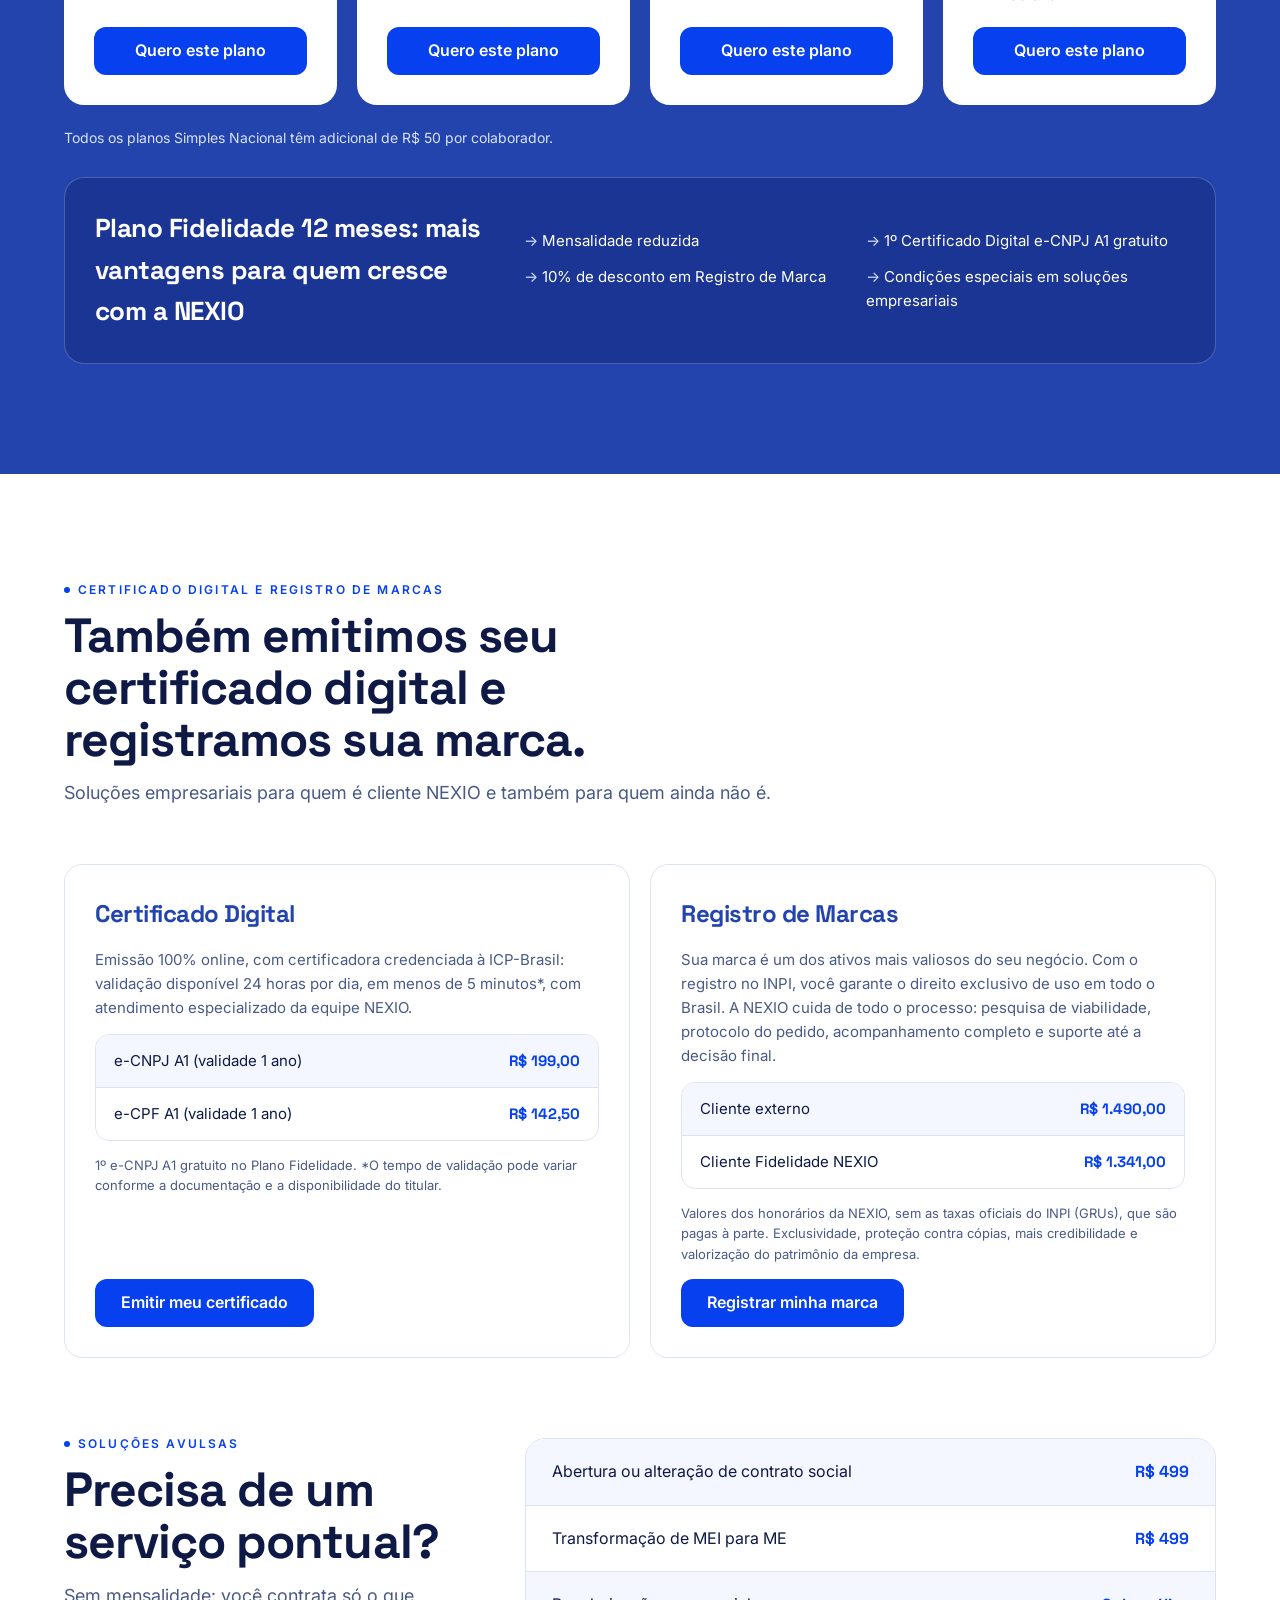
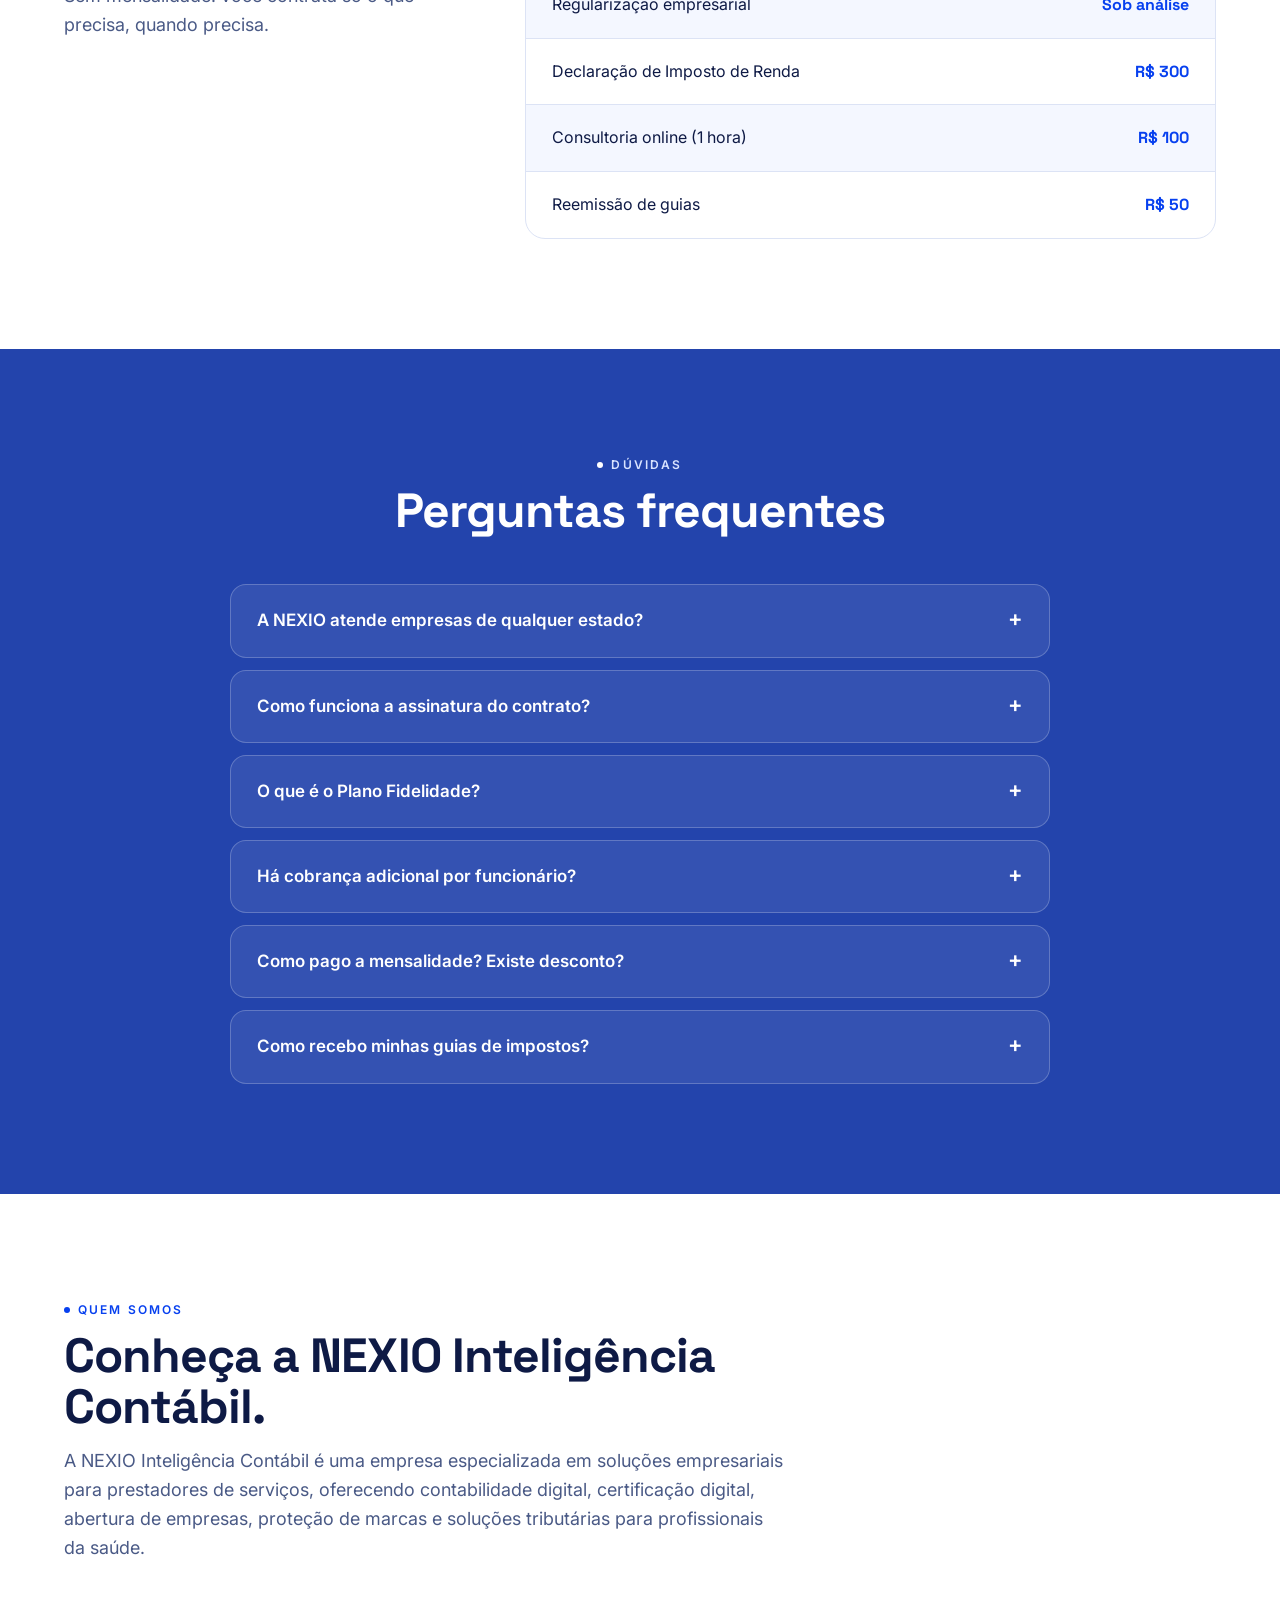
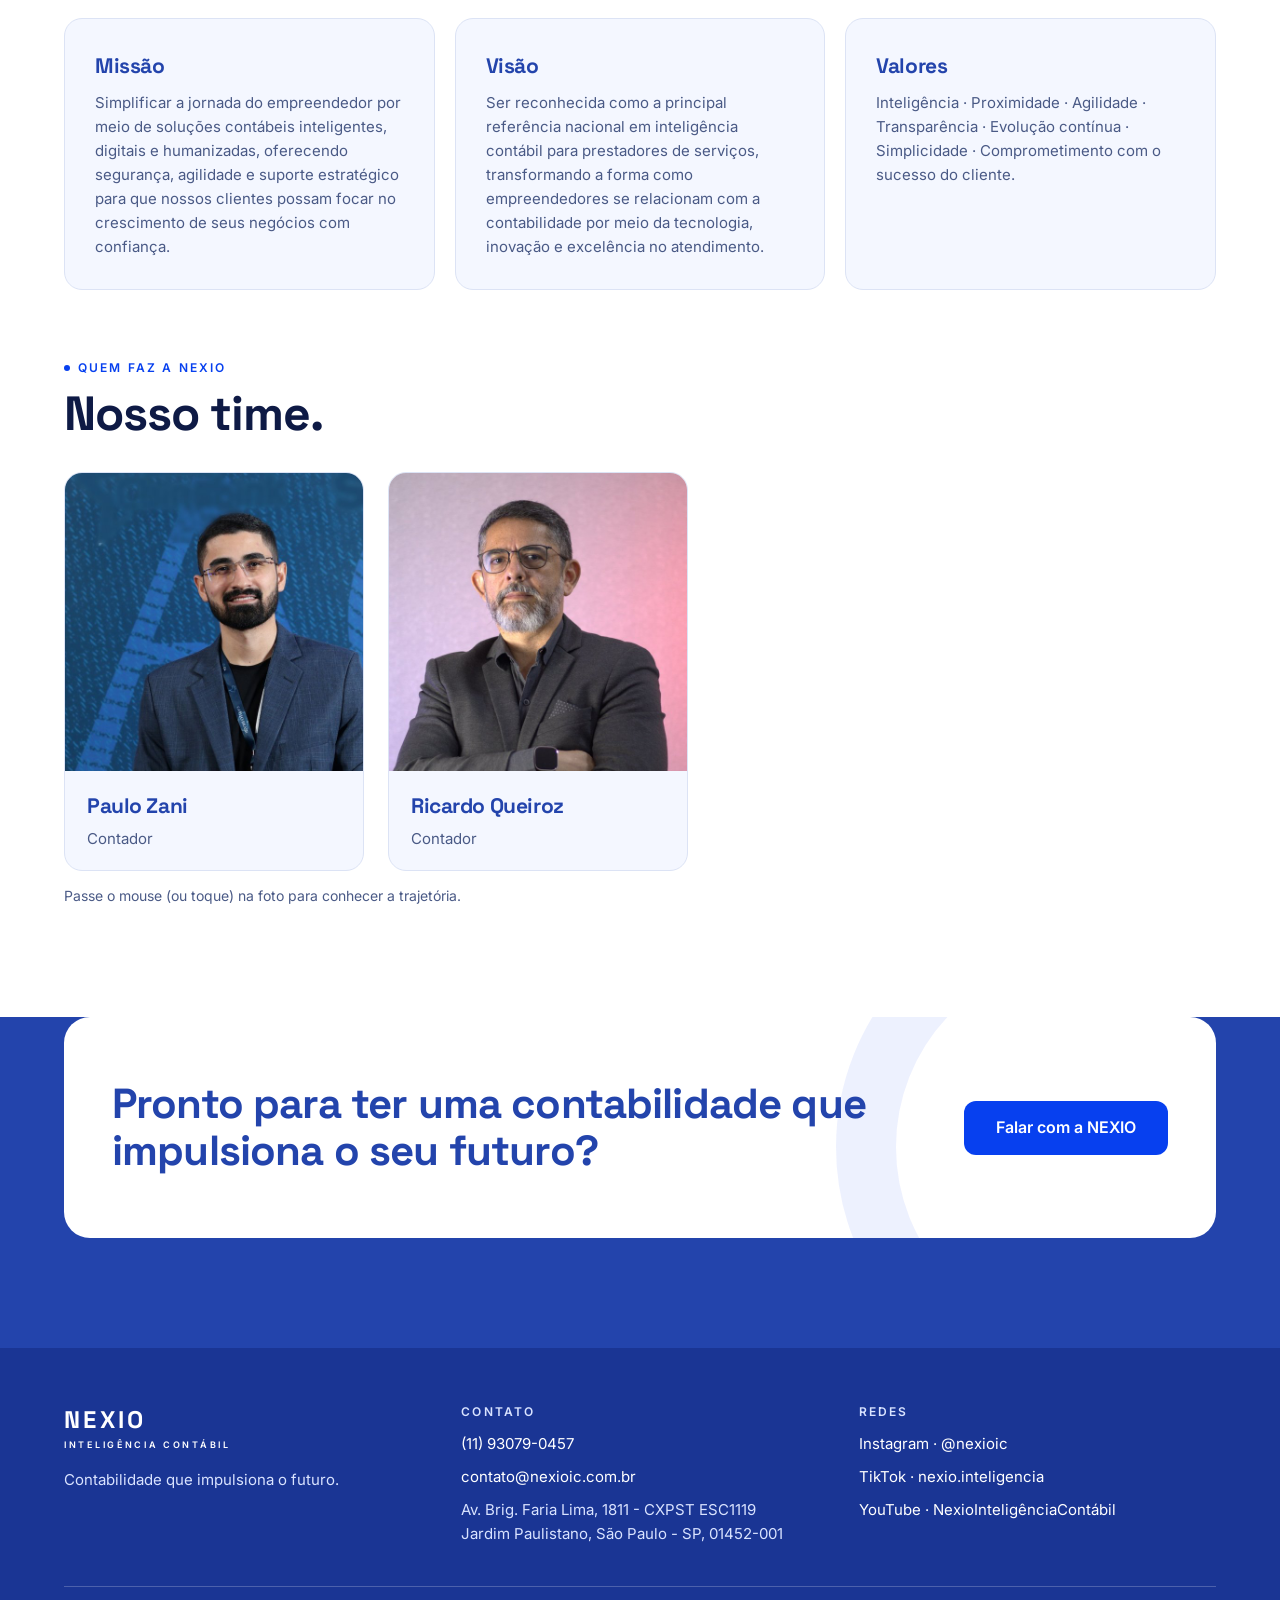
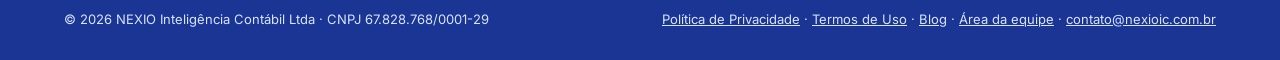
==== commit 0924d61c: "Site: deixa claro que o valor do registro de marca não inclui as taxas do INPI Co-Authored-By: Claud" ====
--- a/index.html
+++ b/index.html
@@ -238,7 +238,7 @@
 <a href="https://wa.me/5511930790457?text=Ol%C3%A1!%20Quero%20emitir%20um%20certificado%20digital." class="btn btn-primary">Emitir meu certificado</a></div>
 <div class="step"><h3>Registro de Marcas</h3><p>Sua marca é um dos ativos mais valiosos do seu negócio. Com o registro no INPI, você garante o direito exclusivo de uso em todo o Brasil. A NEXIO cuida de todo o processo: pesquisa de viabilidade, protocolo do pedido, acompanhamento completo e suporte até a decisão final.</p>
 <div class="list mini"><div class="row"><span>Cliente externo</span><strong>R$ 1.490,00</strong></div><div class="row"><span>Cliente Fidelidade NEXIO</span><strong>R$ 1.341,00</strong></div></div>
-<p class="note">Exclusividade, proteção contra cópias, mais credibilidade e valorização do patrimônio da empresa.</p>
+<p class="note">Valores dos honorários da NEXIO, sem as taxas oficiais do INPI (GRUs), que são pagas à parte. Exclusividade, proteção contra cópias, mais credibilidade e valorização do patrimônio da empresa.</p>
 <a href="https://wa.me/5511930790457?text=Ol%C3%A1!%20Quero%20registrar%20minha%20marca." class="btn btn-primary">Registrar minha marca</a></div>
 </div>
 </div>
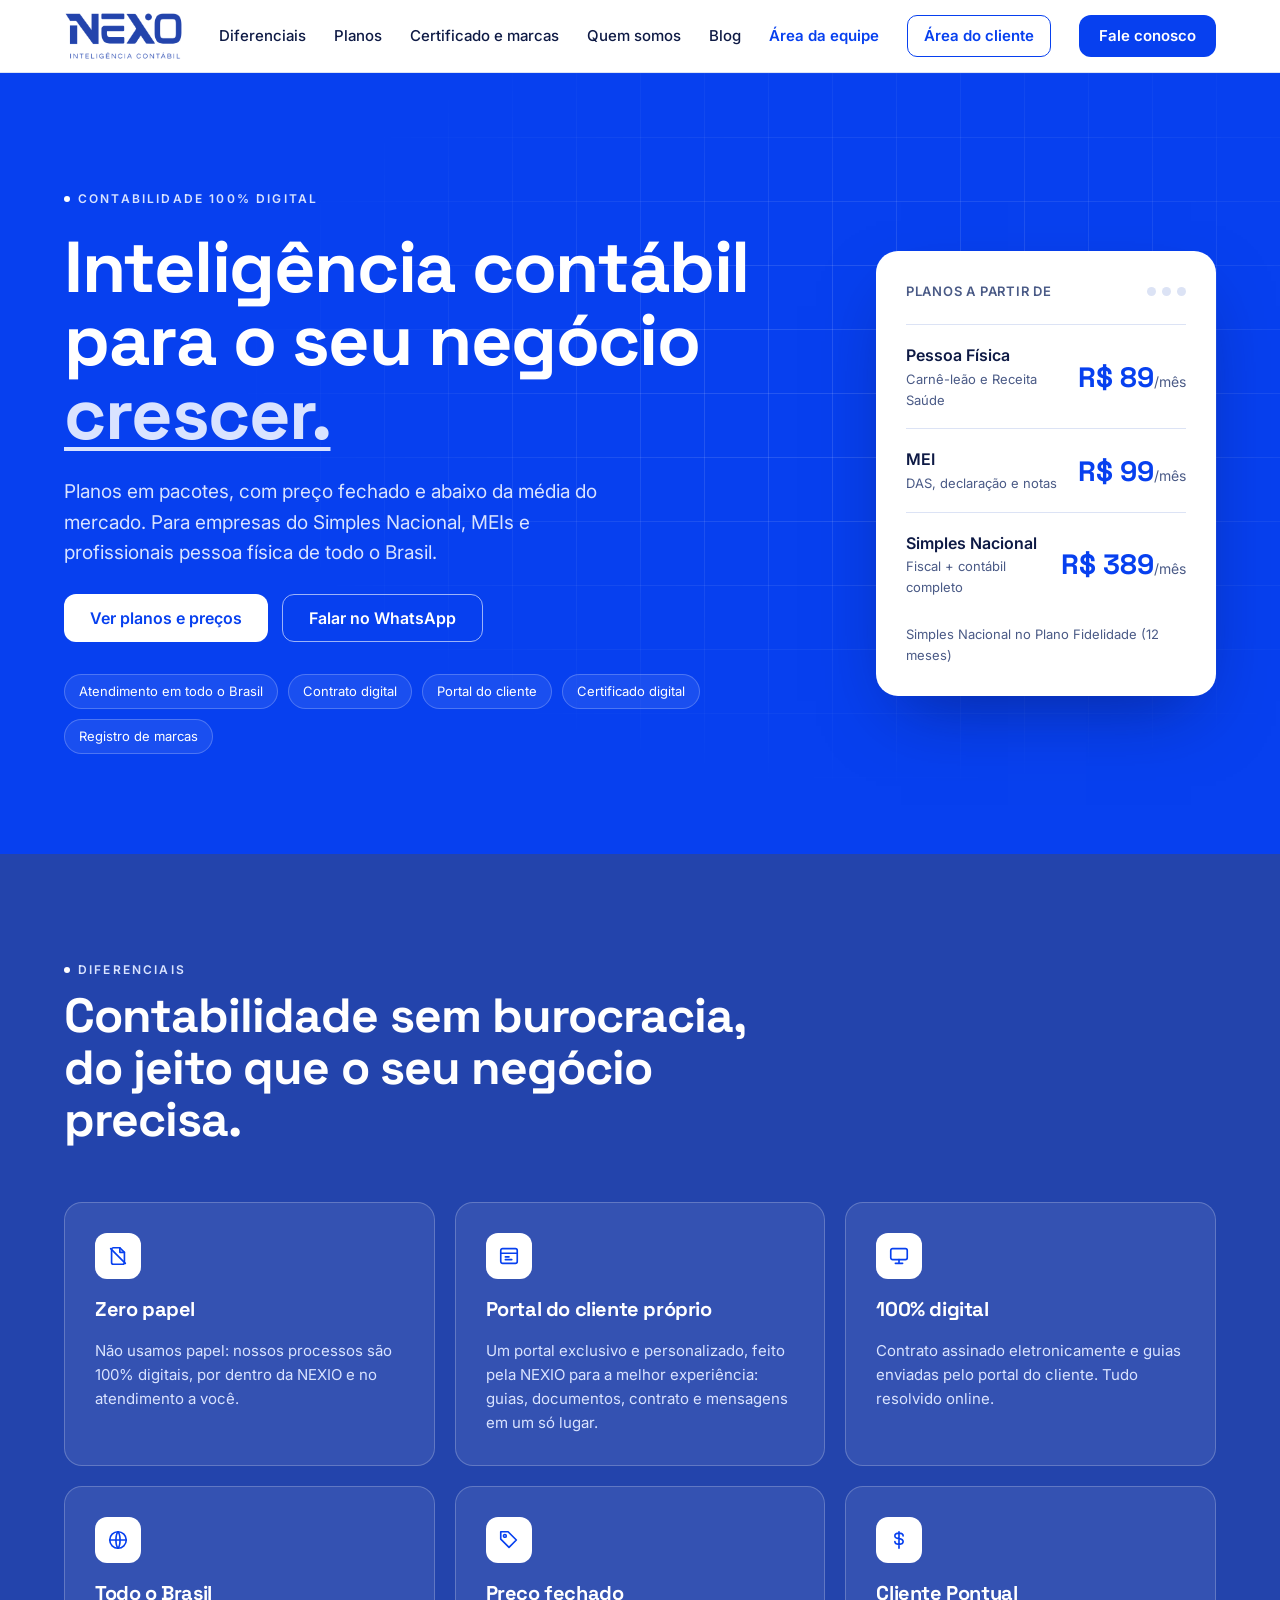
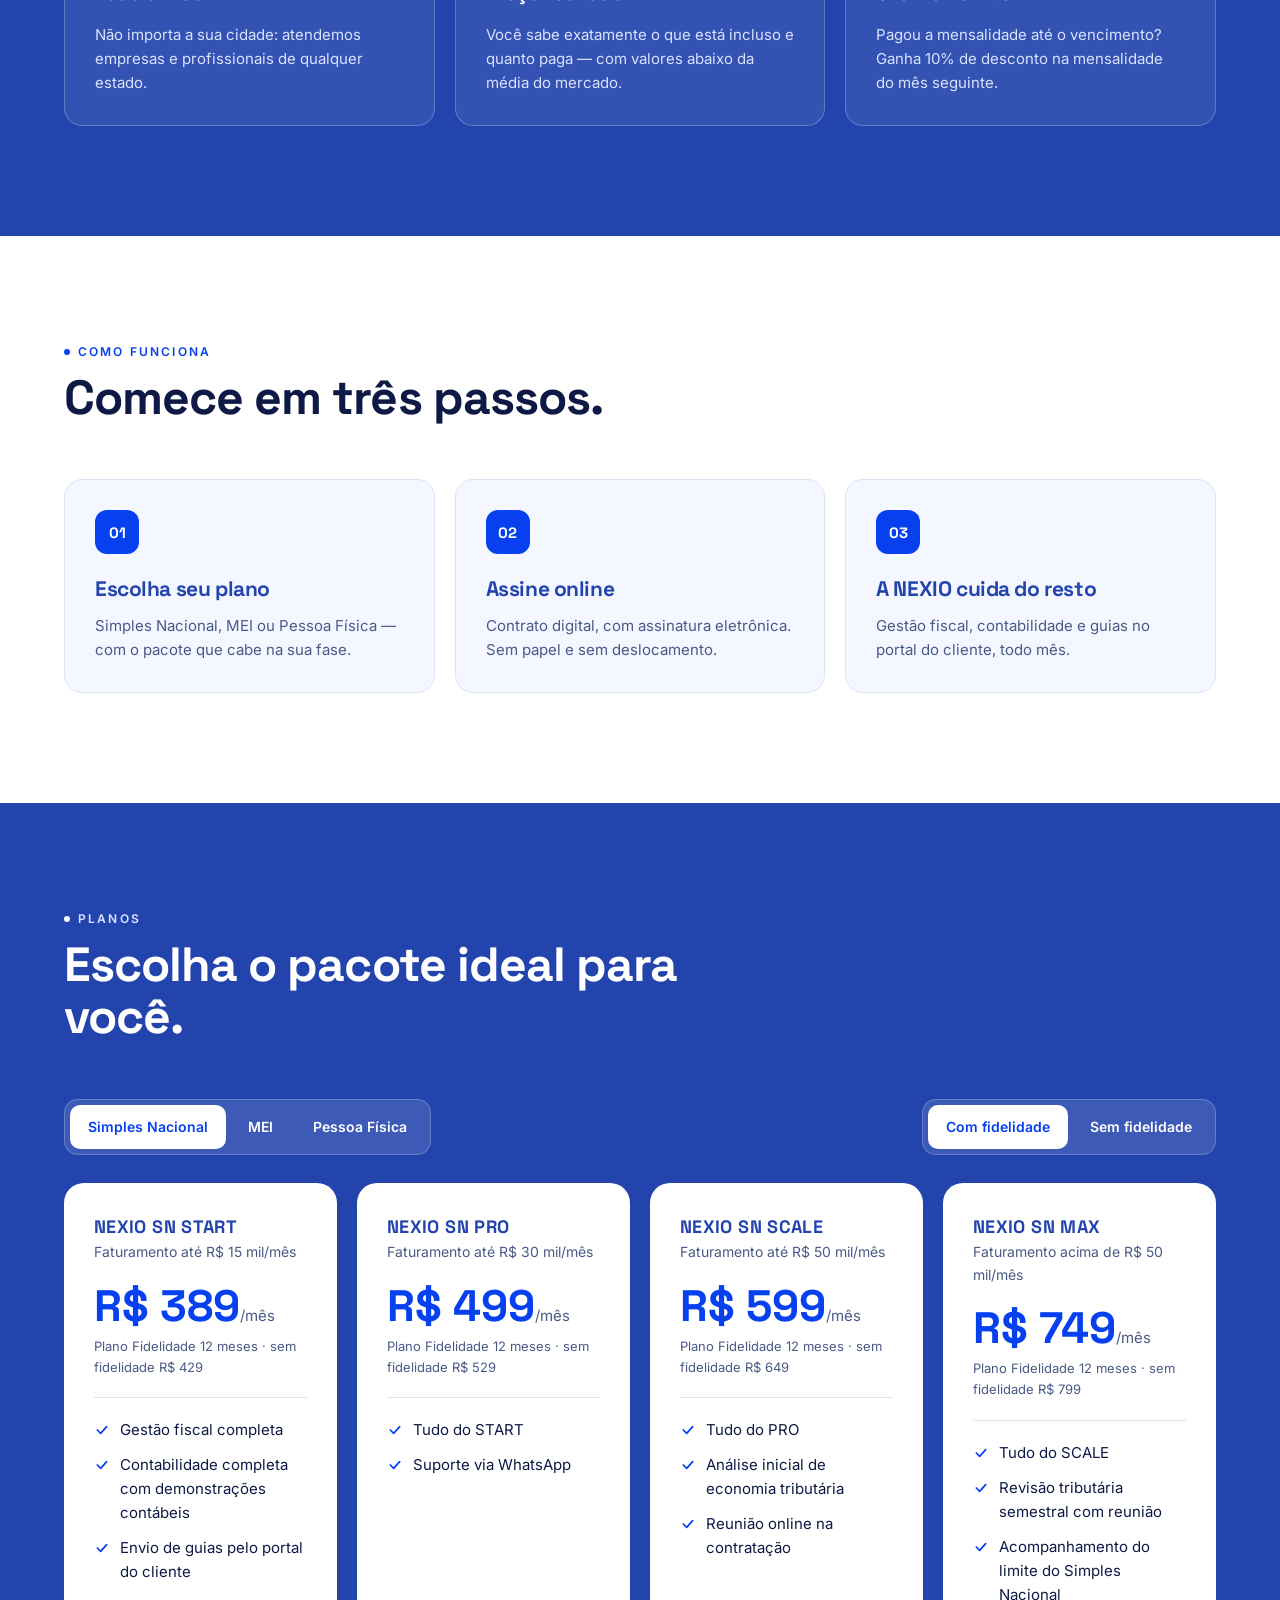
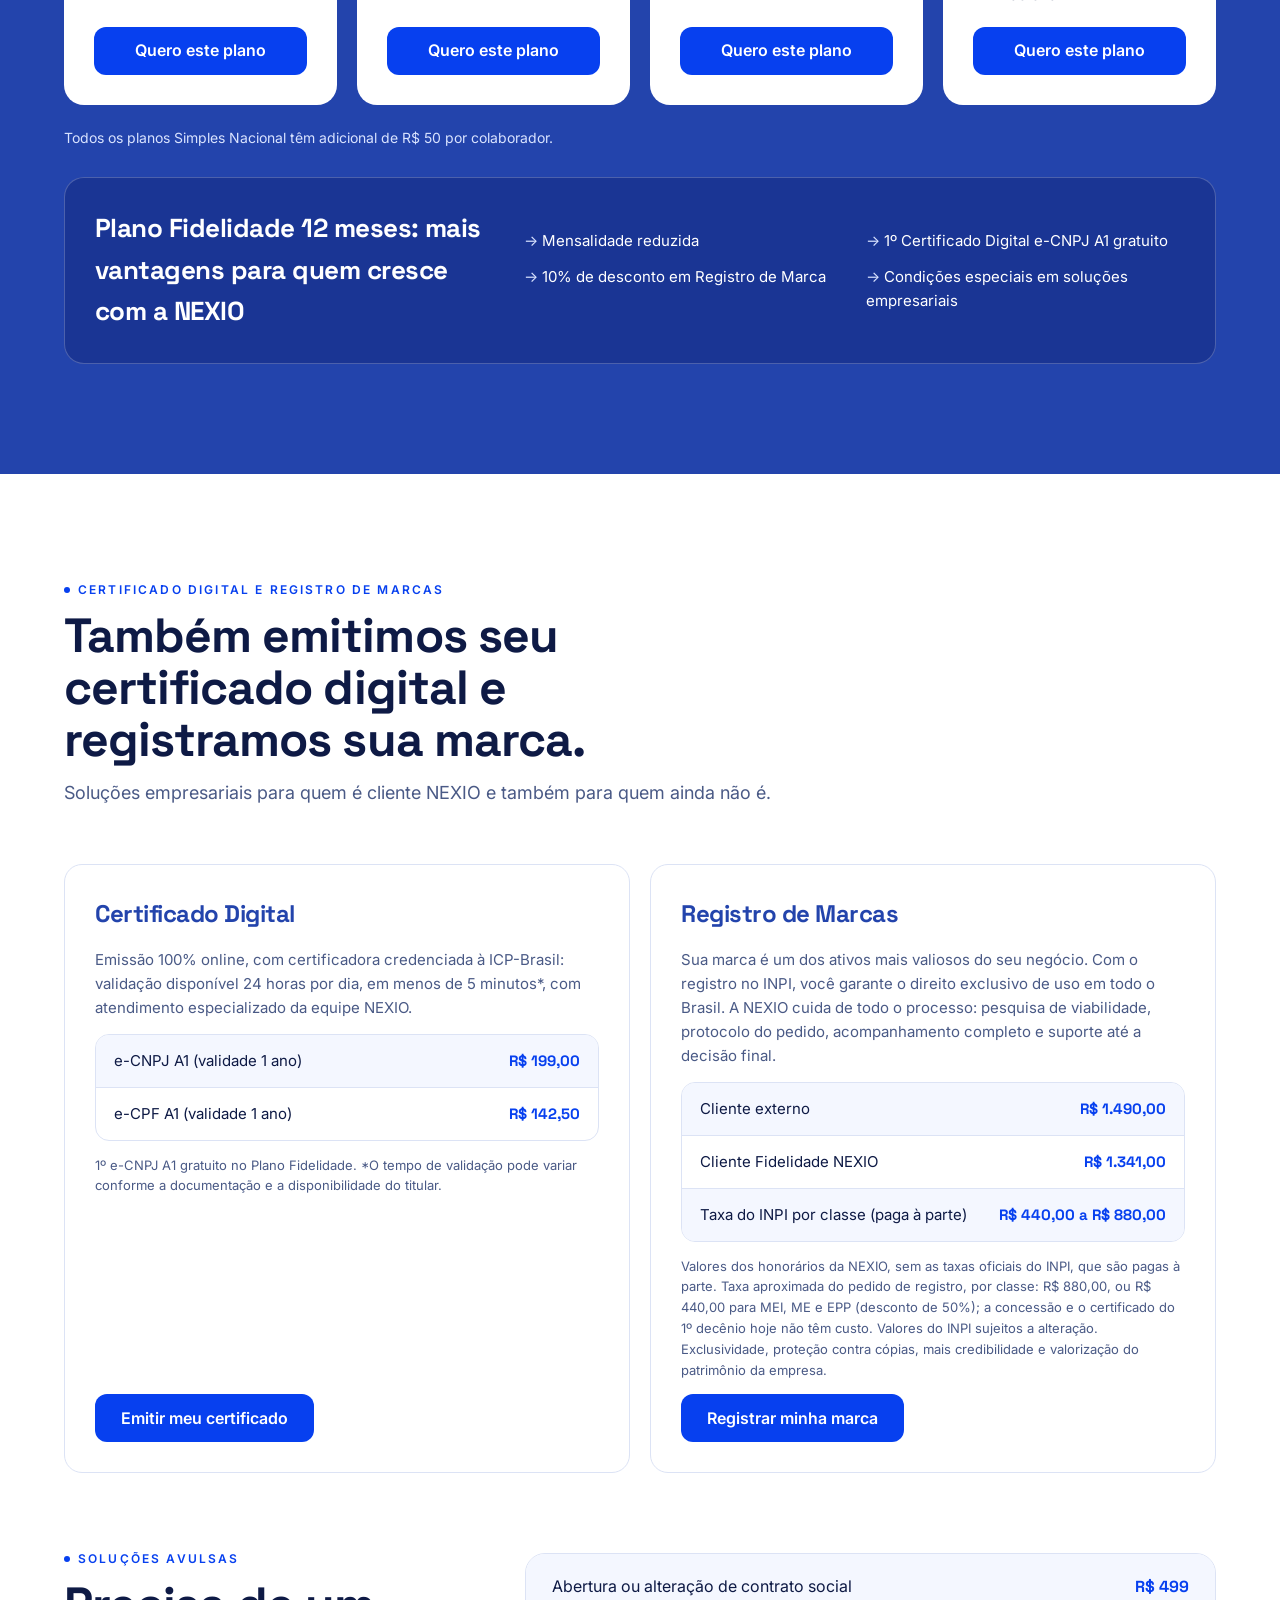
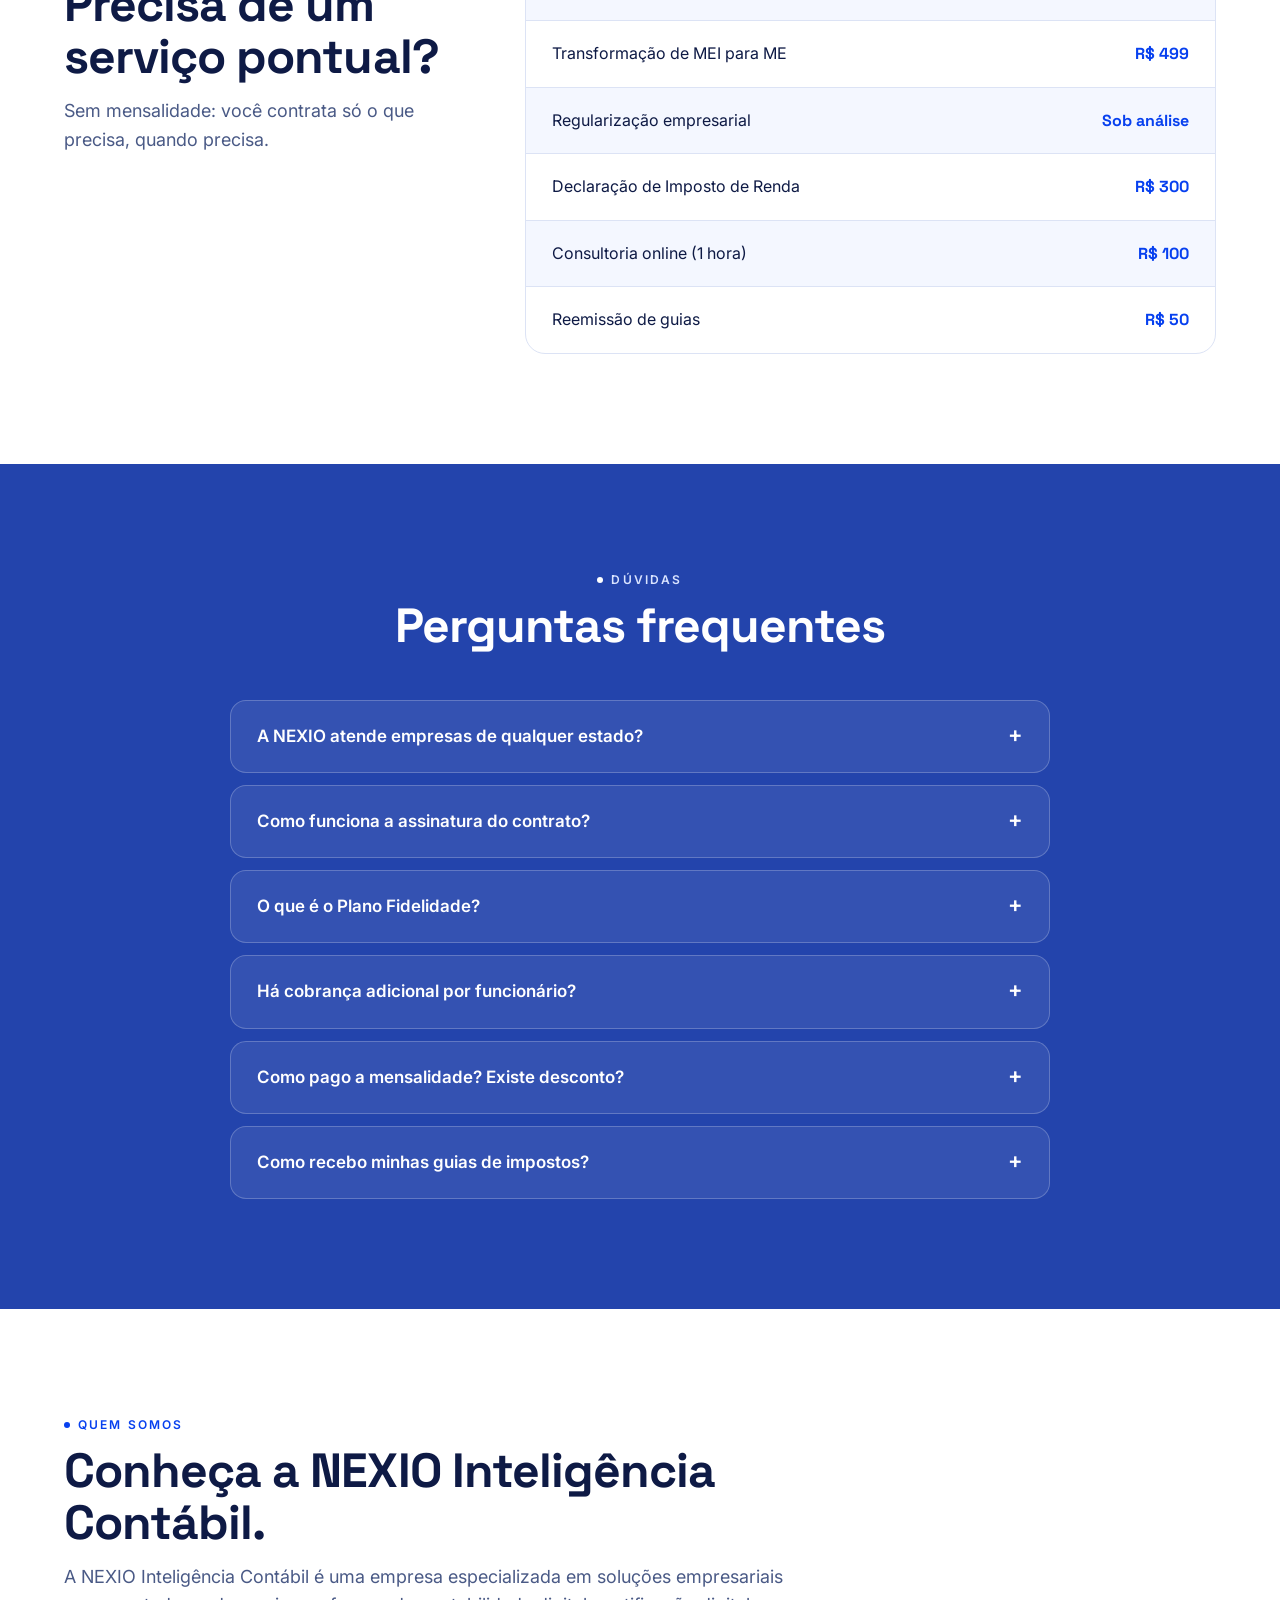
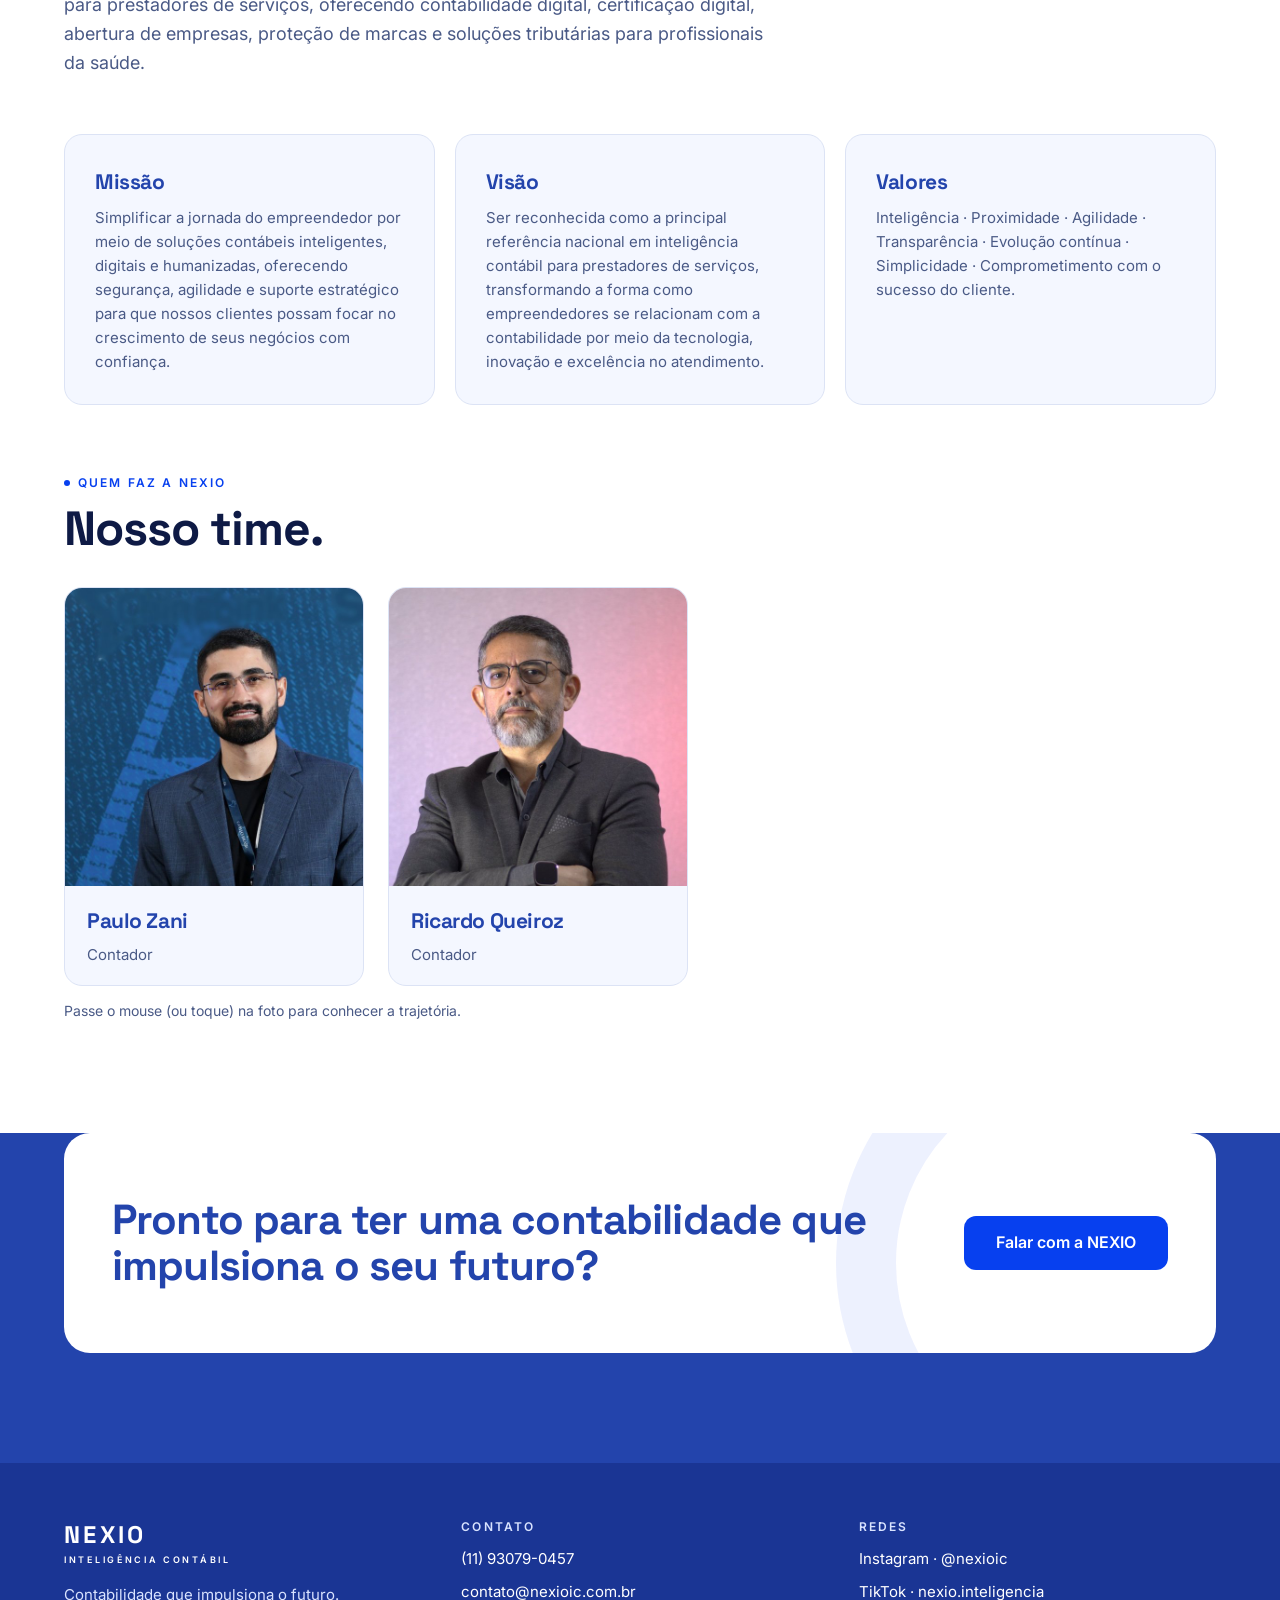
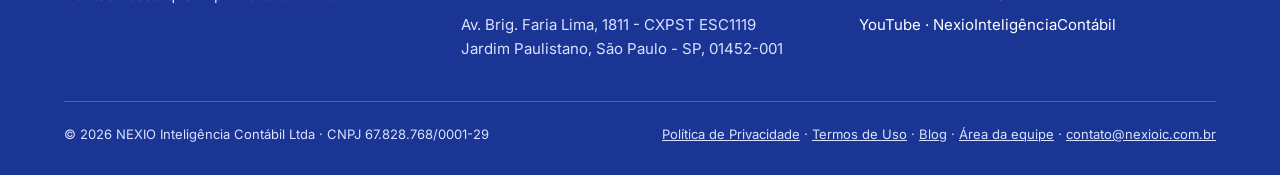
==== commit 1a9d5b18: "Site: taxa aproximada do INPI no registro de marca Co-Authored-By: Claude Opus 5.5 <noreply@anthropi" ====
--- a/index.html
+++ b/index.html
@@ -237,8 +237,8 @@
 <p class="note">1º e-CNPJ A1 gratuito no Plano Fidelidade. *O tempo de validação pode variar conforme a documentação e a disponibilidade do titular.</p>
 <a href="https://wa.me/5511930790457?text=Ol%C3%A1!%20Quero%20emitir%20um%20certificado%20digital." class="btn btn-primary">Emitir meu certificado</a></div>
 <div class="step"><h3>Registro de Marcas</h3><p>Sua marca é um dos ativos mais valiosos do seu negócio. Com o registro no INPI, você garante o direito exclusivo de uso em todo o Brasil. A NEXIO cuida de todo o processo: pesquisa de viabilidade, protocolo do pedido, acompanhamento completo e suporte até a decisão final.</p>
-<div class="list mini"><div class="row"><span>Cliente externo</span><strong>R$ 1.490,00</strong></div><div class="row"><span>Cliente Fidelidade NEXIO</span><strong>R$ 1.341,00</strong></div></div>
-<p class="note">Valores dos honorários da NEXIO, sem as taxas oficiais do INPI (GRUs), que são pagas à parte. Exclusividade, proteção contra cópias, mais credibilidade e valorização do patrimônio da empresa.</p>
+<div class="list mini"><div class="row"><span>Cliente externo</span><strong>R$ 1.490,00</strong></div><div class="row"><span>Cliente Fidelidade NEXIO</span><strong>R$ 1.341,00</strong></div><div class="row"><span>Taxa do INPI por classe (paga à parte)</span><strong>R$ 440,00 a R$ 880,00</strong></div></div>
+<p class="note">Valores dos honorários da NEXIO, sem as taxas oficiais do INPI, que são pagas à parte. Taxa aproximada do pedido de registro, por classe: R$ 880,00, ou R$ 440,00 para MEI, ME e EPP (desconto de 50%); a concessão e o certificado do 1º decênio hoje não têm custo. Valores do INPI sujeitos a alteração. Exclusividade, proteção contra cópias, mais credibilidade e valorização do patrimônio da empresa.</p>
 <a href="https://wa.me/5511930790457?text=Ol%C3%A1!%20Quero%20registrar%20minha%20marca." class="btn btn-primary">Registrar minha marca</a></div>
 </div>
 </div>
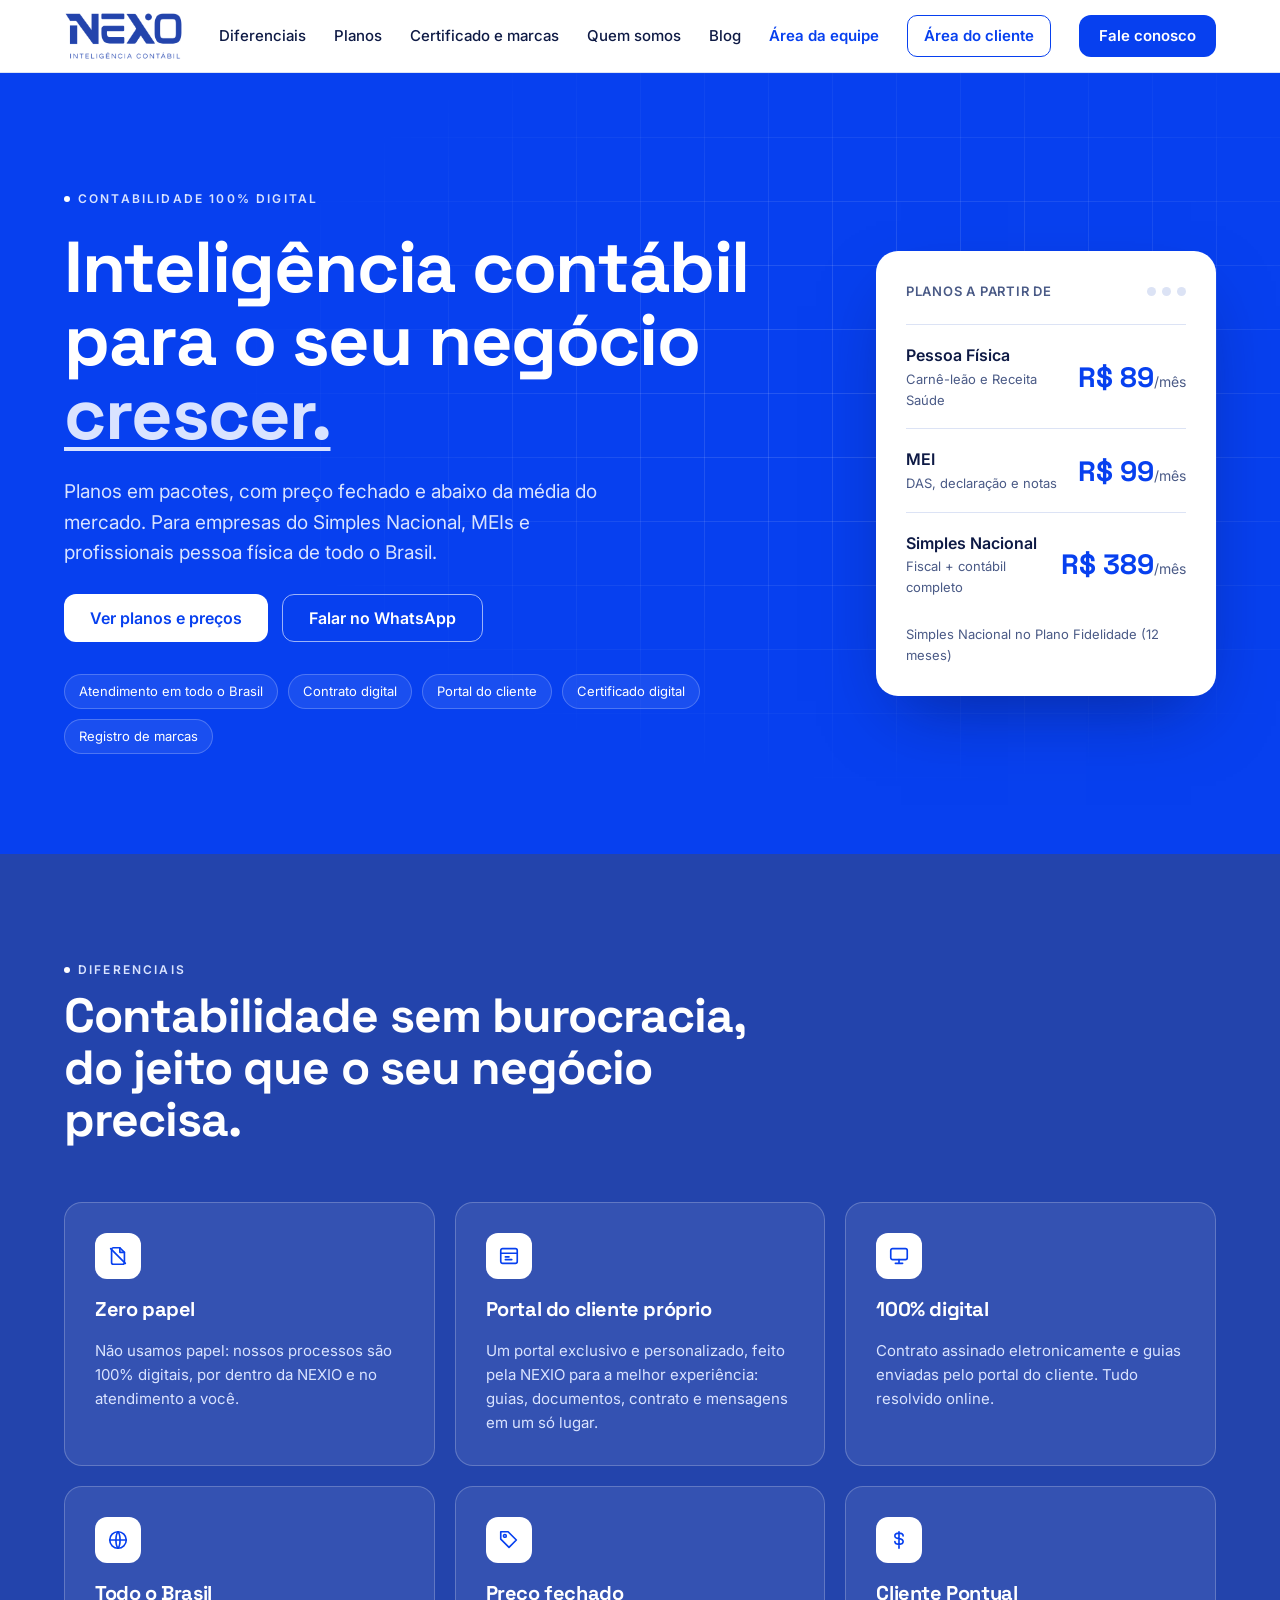
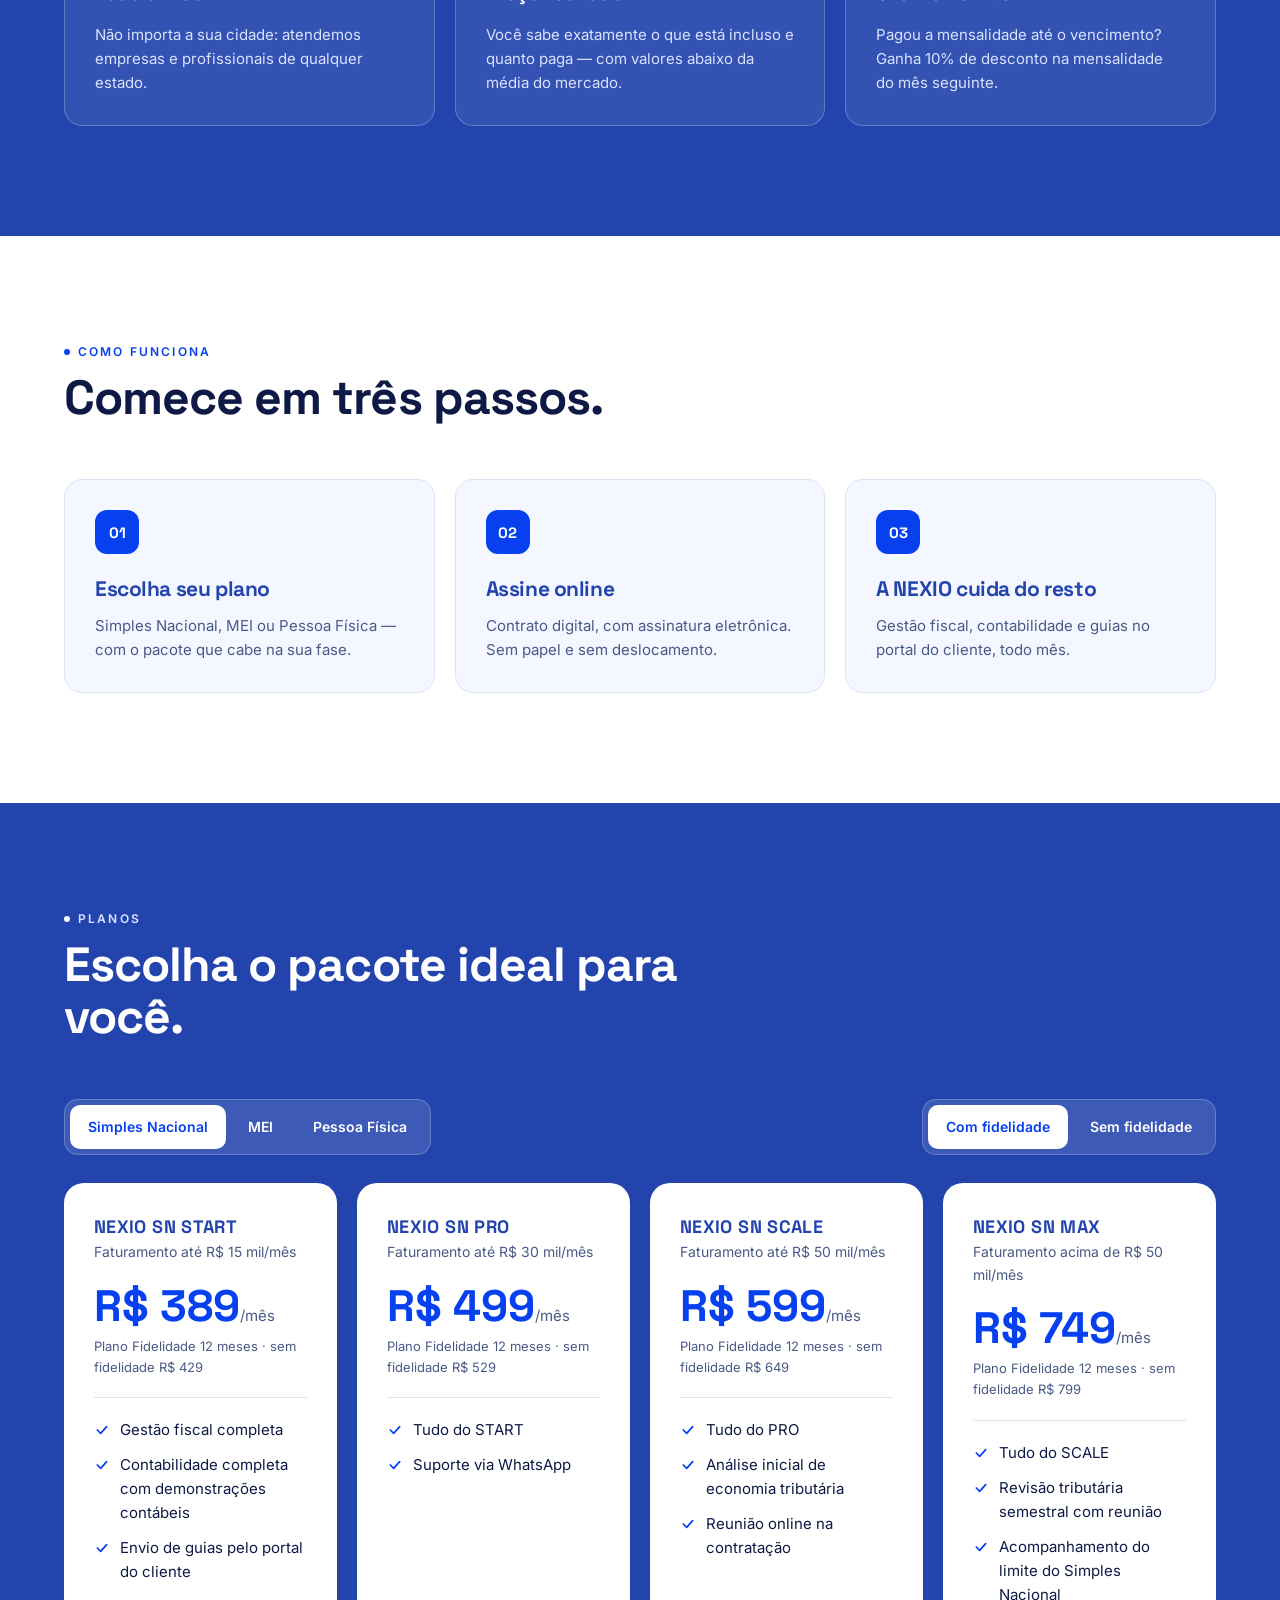
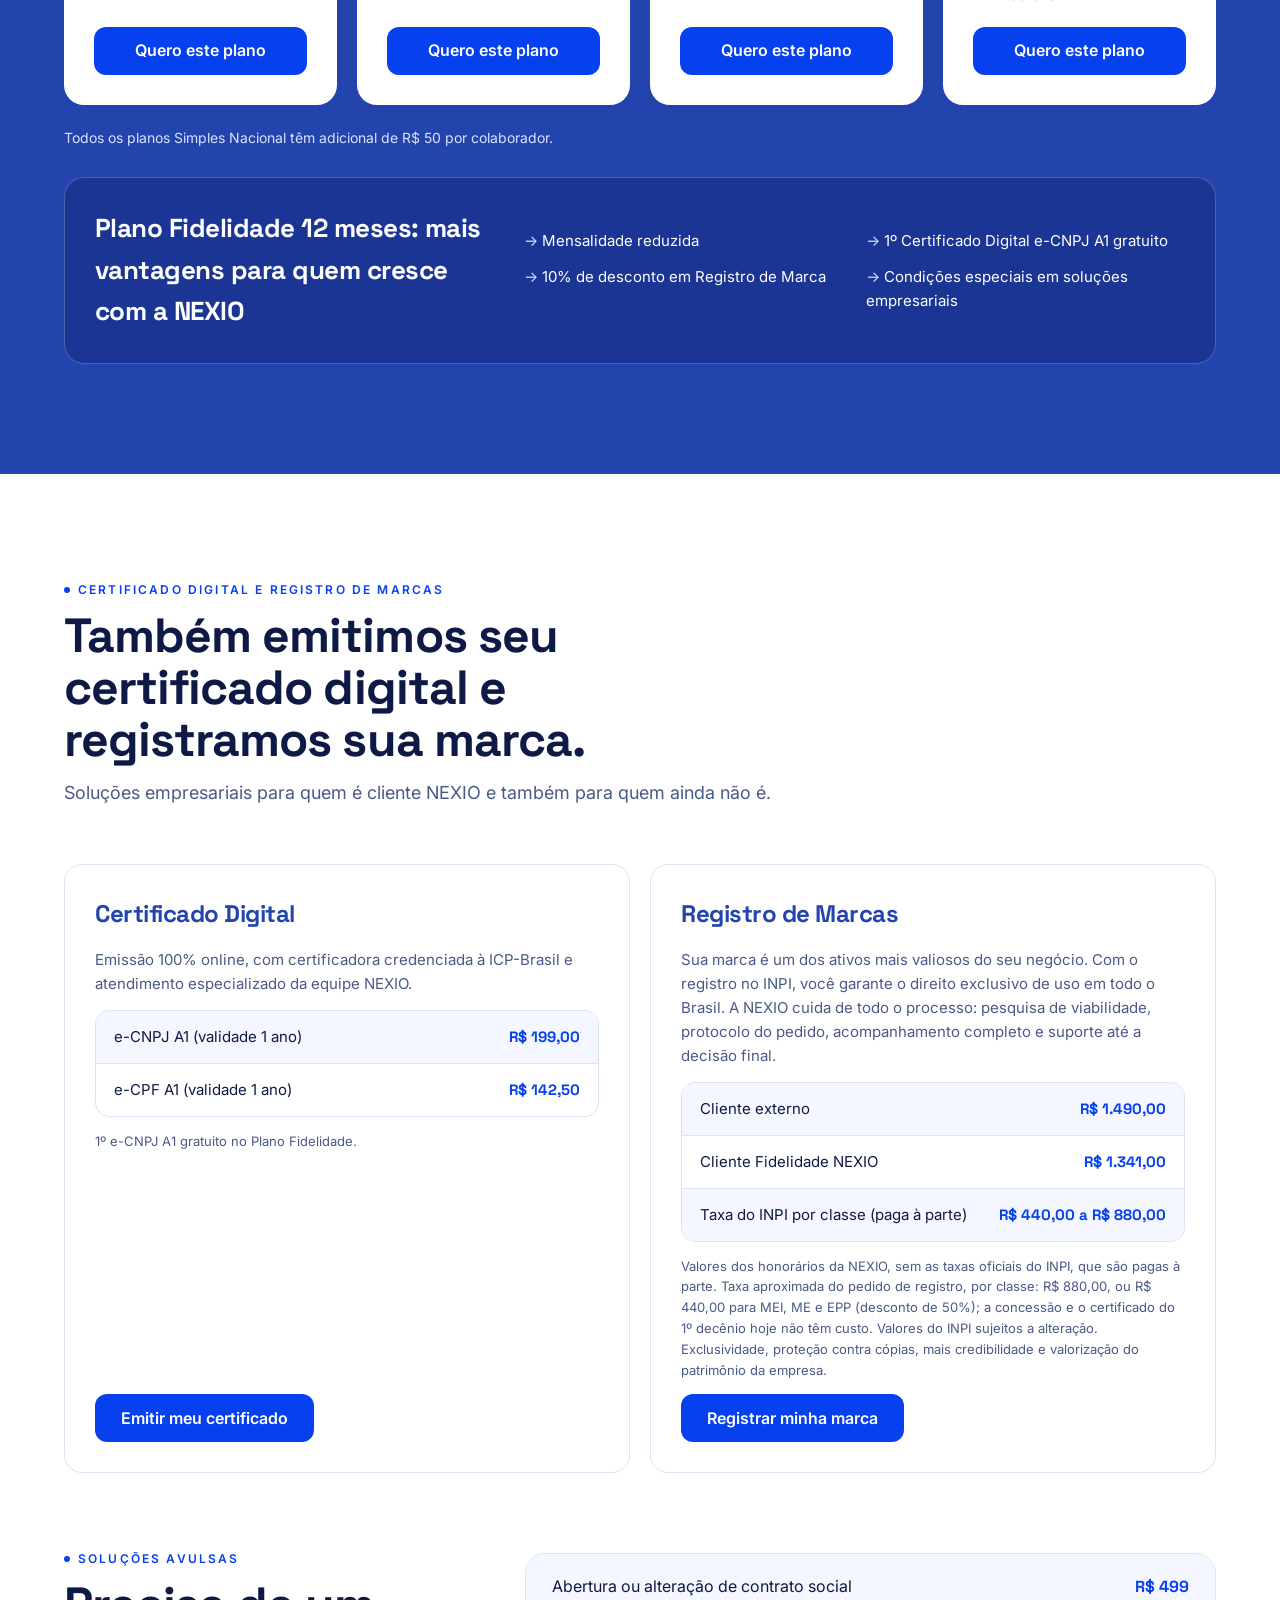
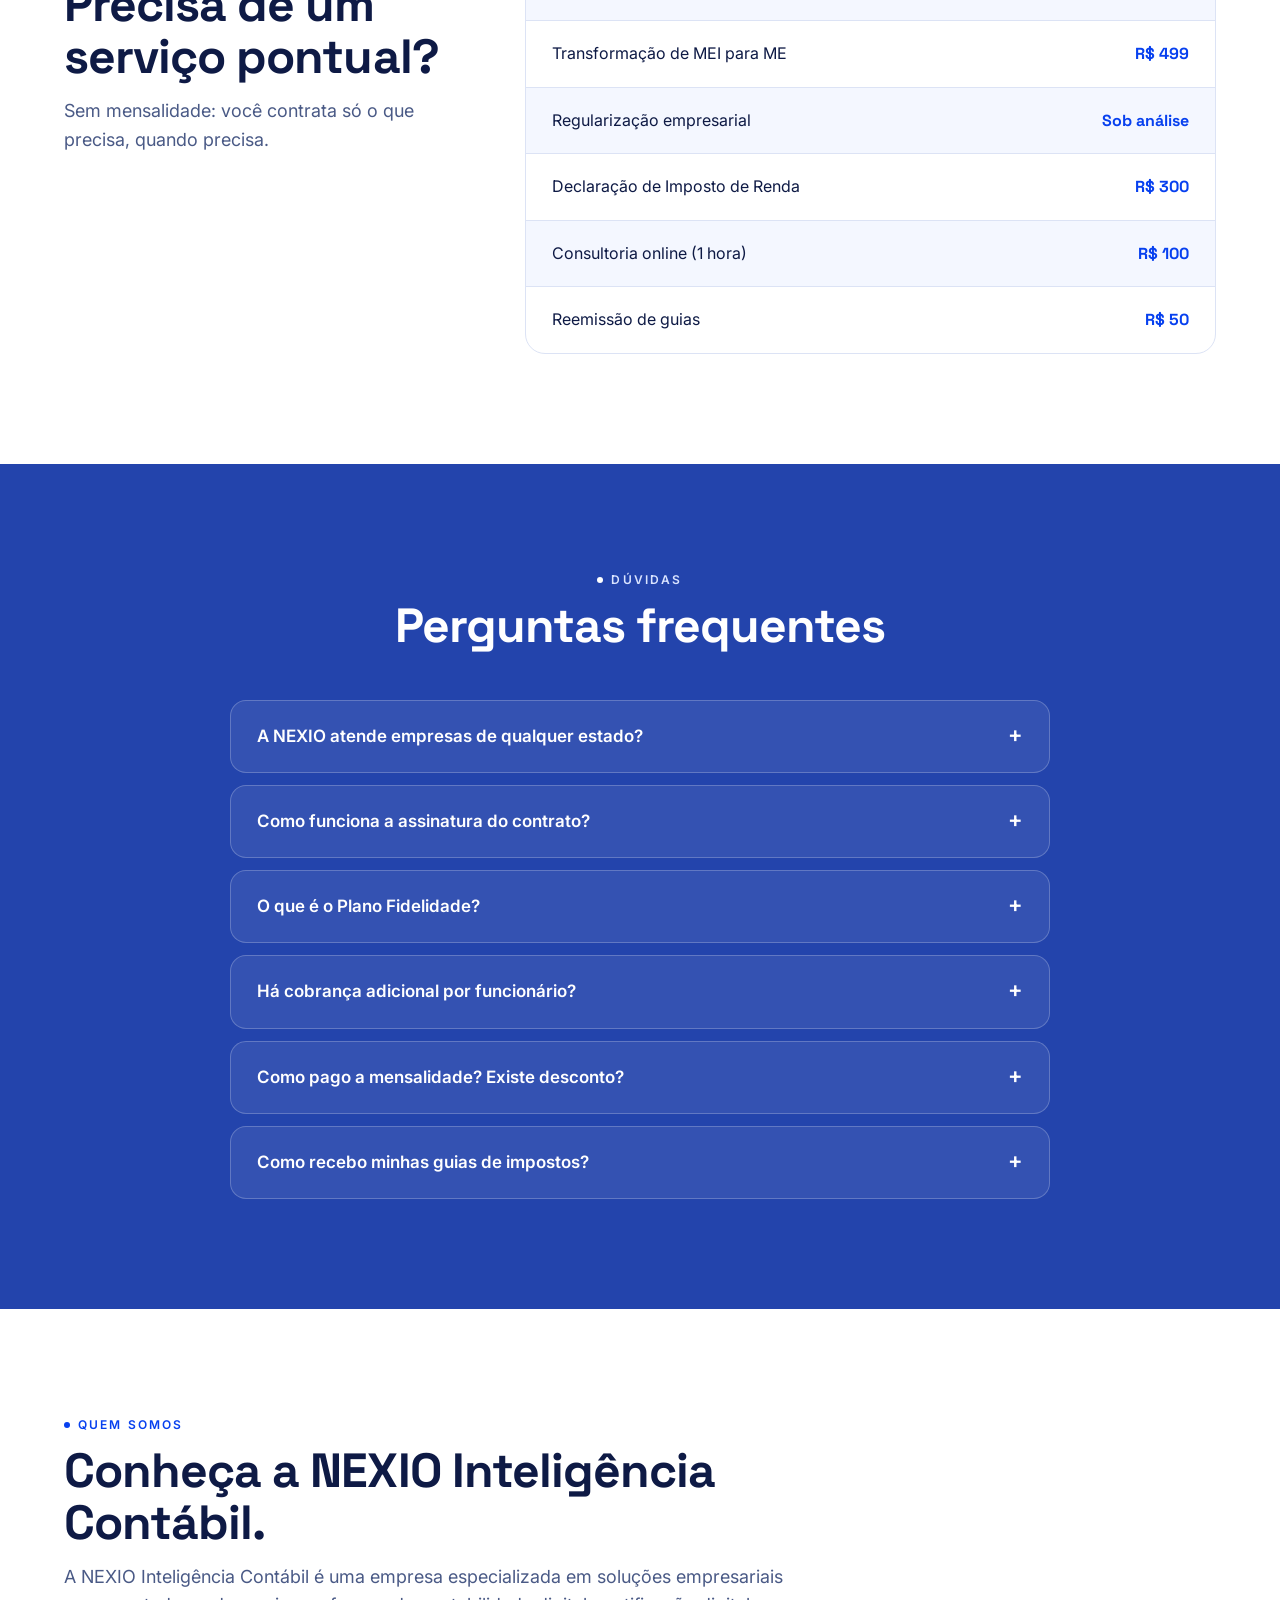
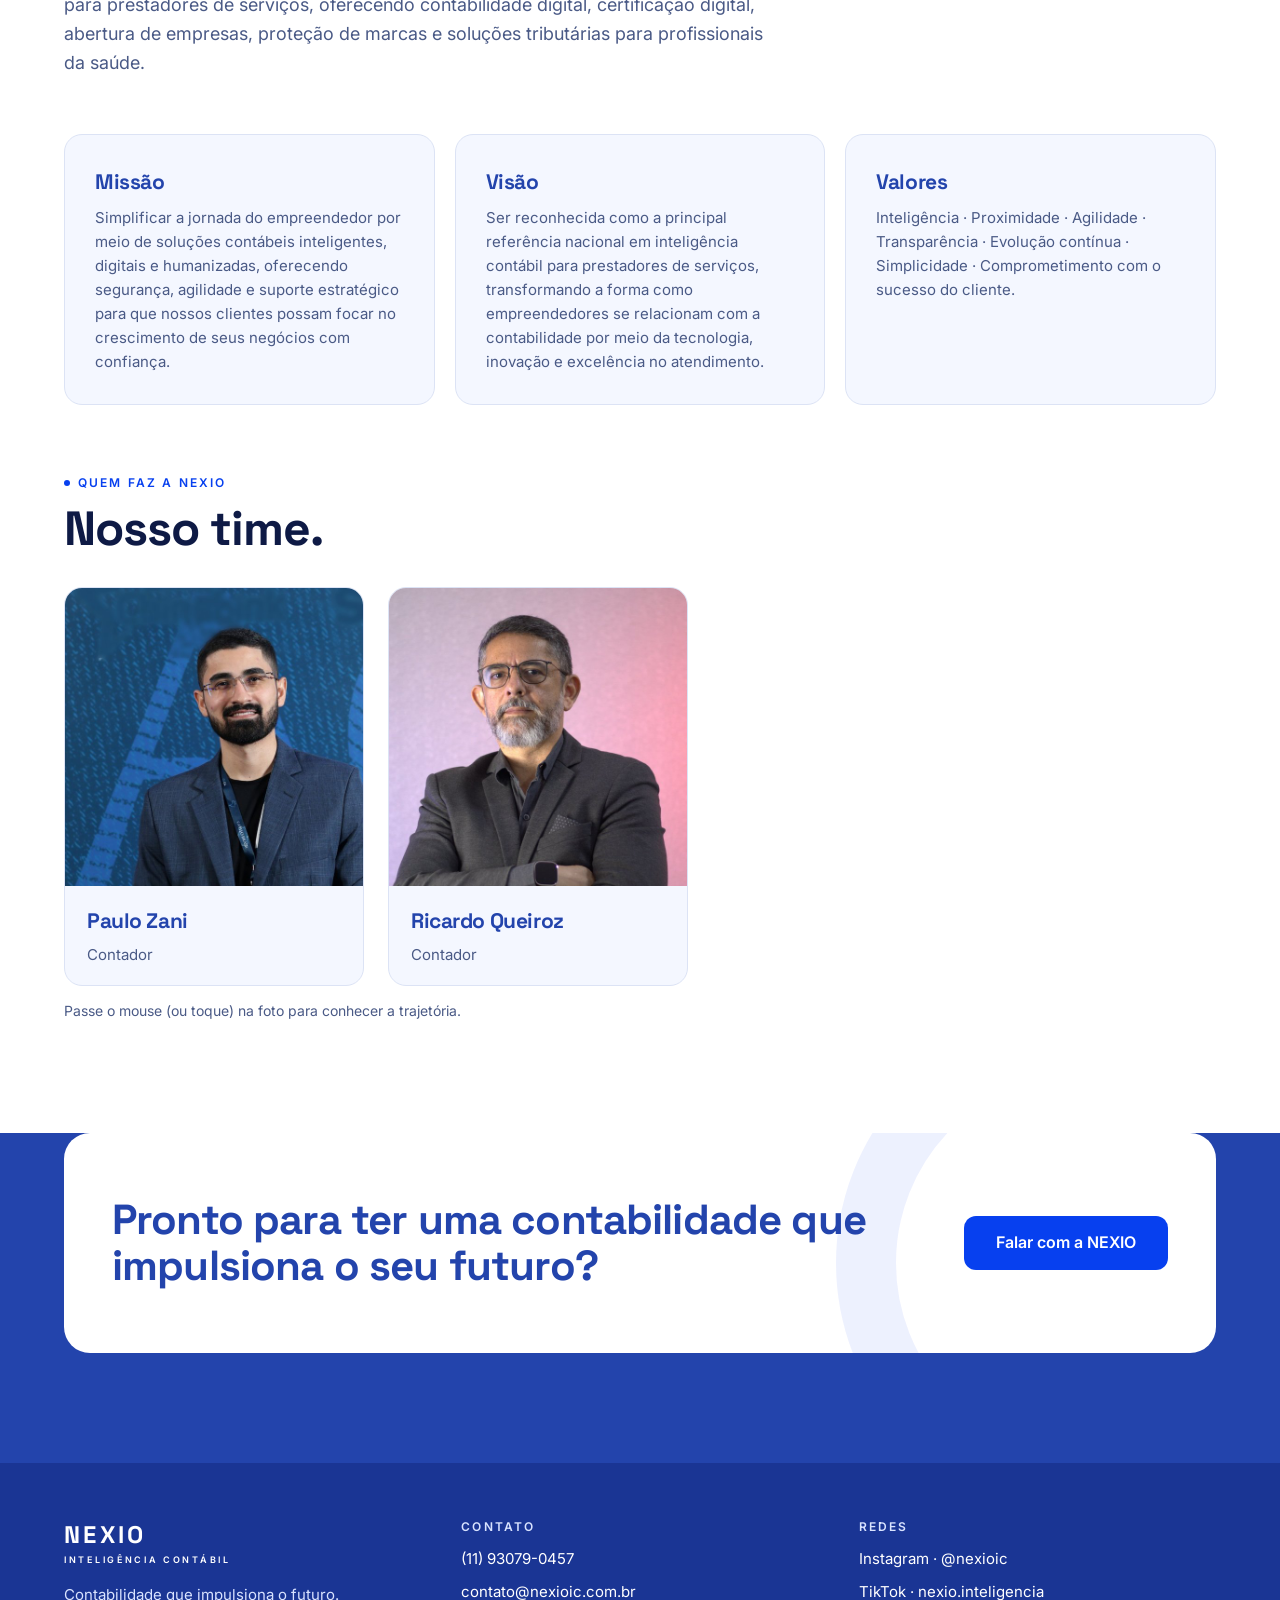
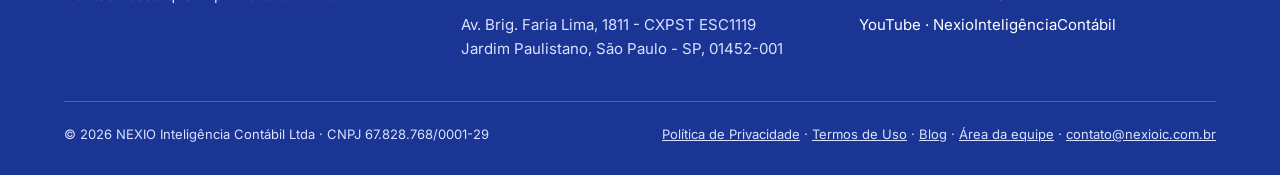
==== commit 5cc802ea: "Site: remove validação 24h/5 minutos do certificado digital Co-Authored-By: Claude Opus 5.5 <noreply" ====
--- a/index.html
+++ b/index.html
@@ -232,9 +232,9 @@
 <div class="wrap" id="certificado">
 <div class="sec-head"><span class="eyebrow">Certificado digital e registro de marcas</span><h2>Também emitimos seu certificado digital e registramos sua marca.</h2><p>Soluções empresariais para quem é cliente NEXIO e também para quem ainda não é.</p></div>
 <div class="steps svc">
-<div class="step"><h3>Certificado Digital</h3><p>Emissão 100% online, com certificadora credenciada à ICP-Brasil: validação disponível 24 horas por dia, em menos de 5 minutos*, com atendimento especializado da equipe NEXIO.</p>
+<div class="step"><h3>Certificado Digital</h3><p>Emissão 100% online, com certificadora credenciada à ICP-Brasil e atendimento especializado da equipe NEXIO.</p>
 <div class="list mini"><div class="row"><span>e-CNPJ A1 (validade 1 ano)</span><strong>R$ 199,00</strong></div><div class="row"><span>e-CPF A1 (validade 1 ano)</span><strong>R$ 142,50</strong></div></div>
-<p class="note">1º e-CNPJ A1 gratuito no Plano Fidelidade. *O tempo de validação pode variar conforme a documentação e a disponibilidade do titular.</p>
+<p class="note">1º e-CNPJ A1 gratuito no Plano Fidelidade.</p>
 <a href="https://wa.me/5511930790457?text=Ol%C3%A1!%20Quero%20emitir%20um%20certificado%20digital." class="btn btn-primary">Emitir meu certificado</a></div>
 <div class="step"><h3>Registro de Marcas</h3><p>Sua marca é um dos ativos mais valiosos do seu negócio. Com o registro no INPI, você garante o direito exclusivo de uso em todo o Brasil. A NEXIO cuida de todo o processo: pesquisa de viabilidade, protocolo do pedido, acompanhamento completo e suporte até a decisão final.</p>
 <div class="list mini"><div class="row"><span>Cliente externo</span><strong>R$ 1.490,00</strong></div><div class="row"><span>Cliente Fidelidade NEXIO</span><strong>R$ 1.341,00</strong></div><div class="row"><span>Taxa do INPI por classe (paga à parte)</span><strong>R$ 440,00 a R$ 880,00</strong></div></div>
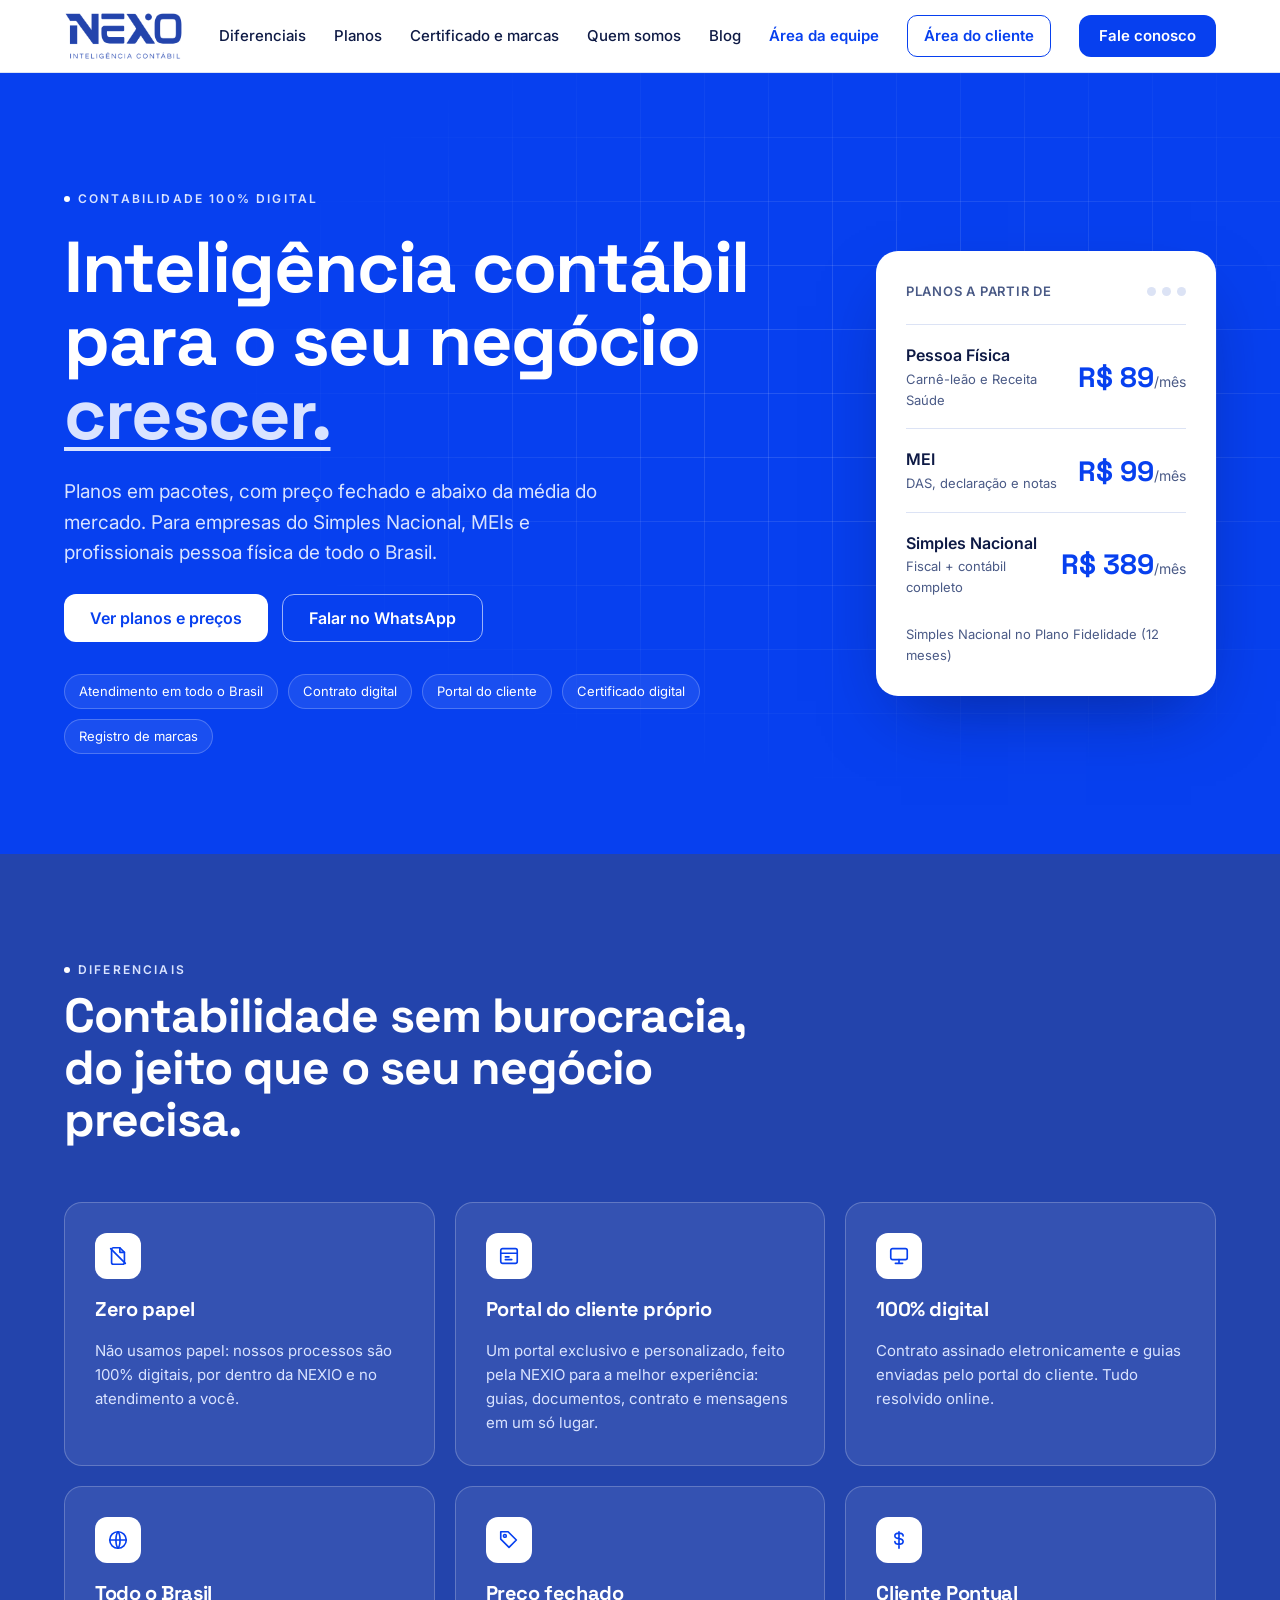
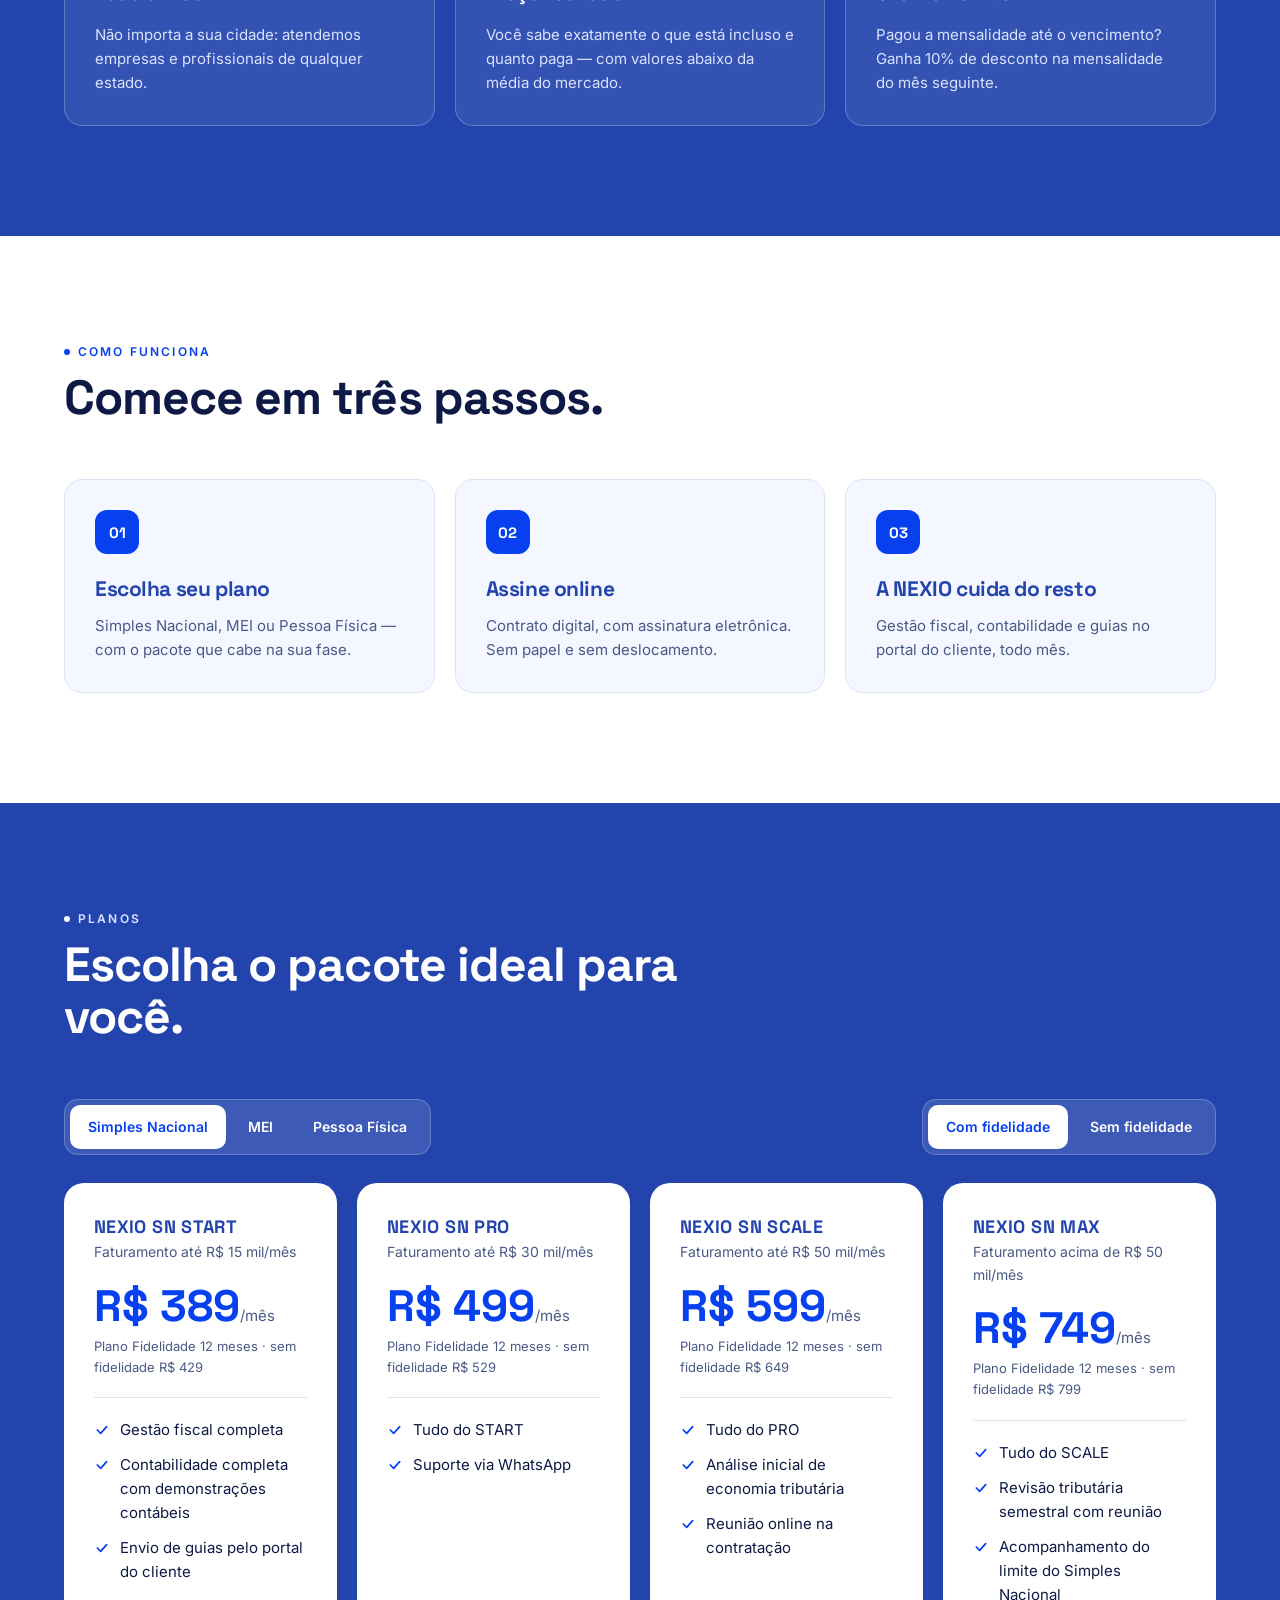
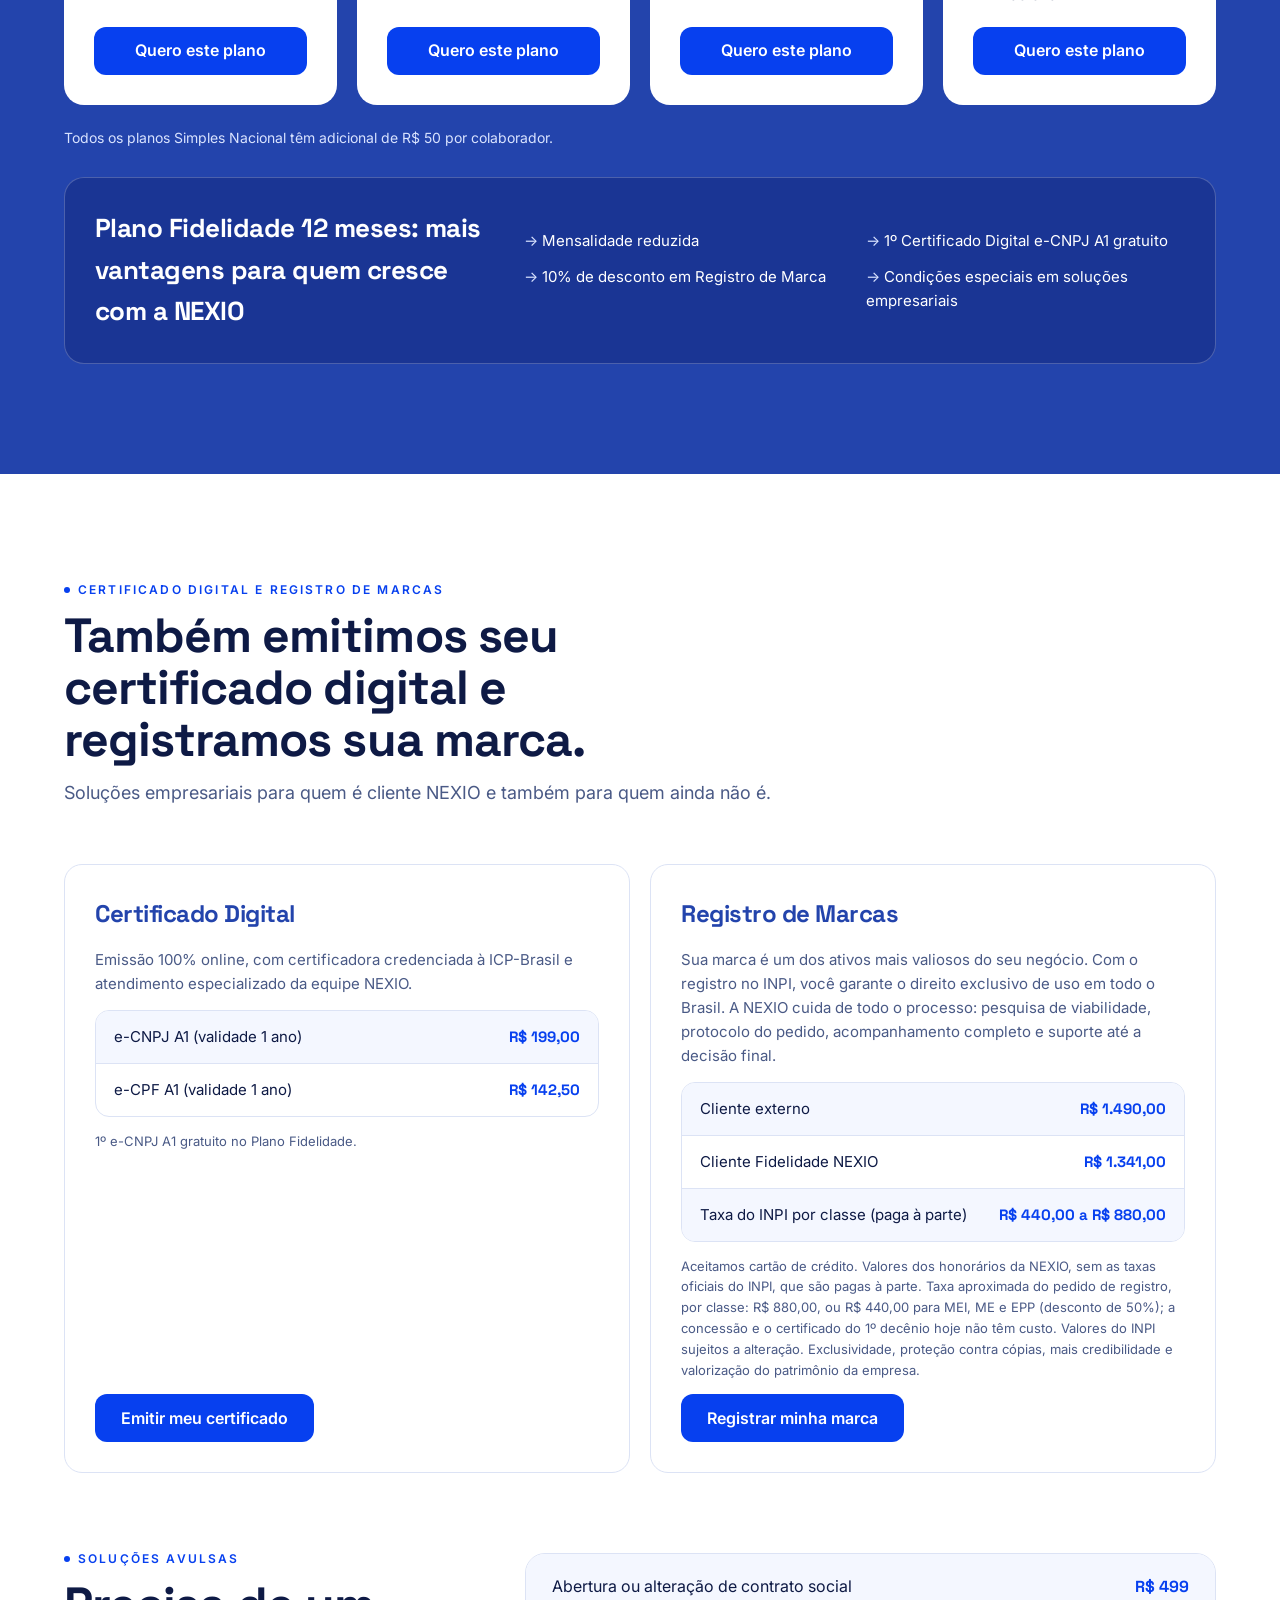
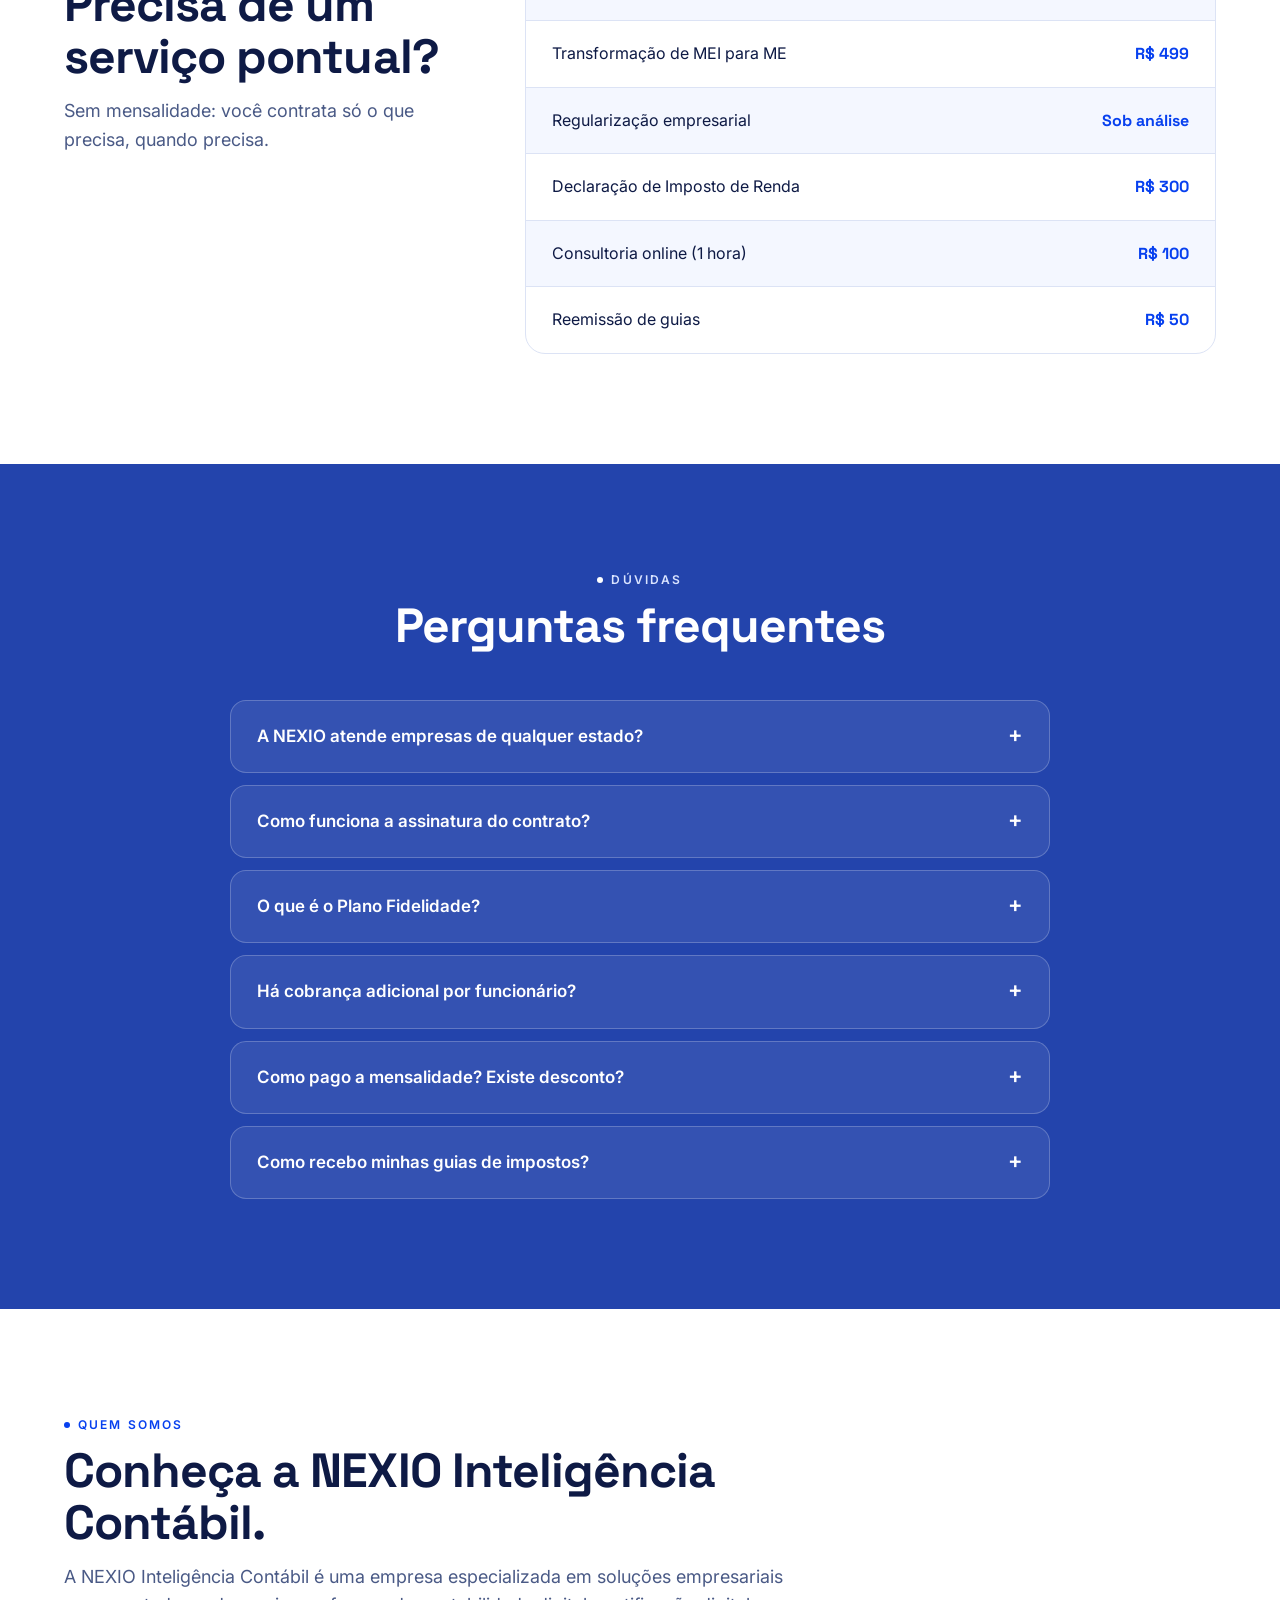
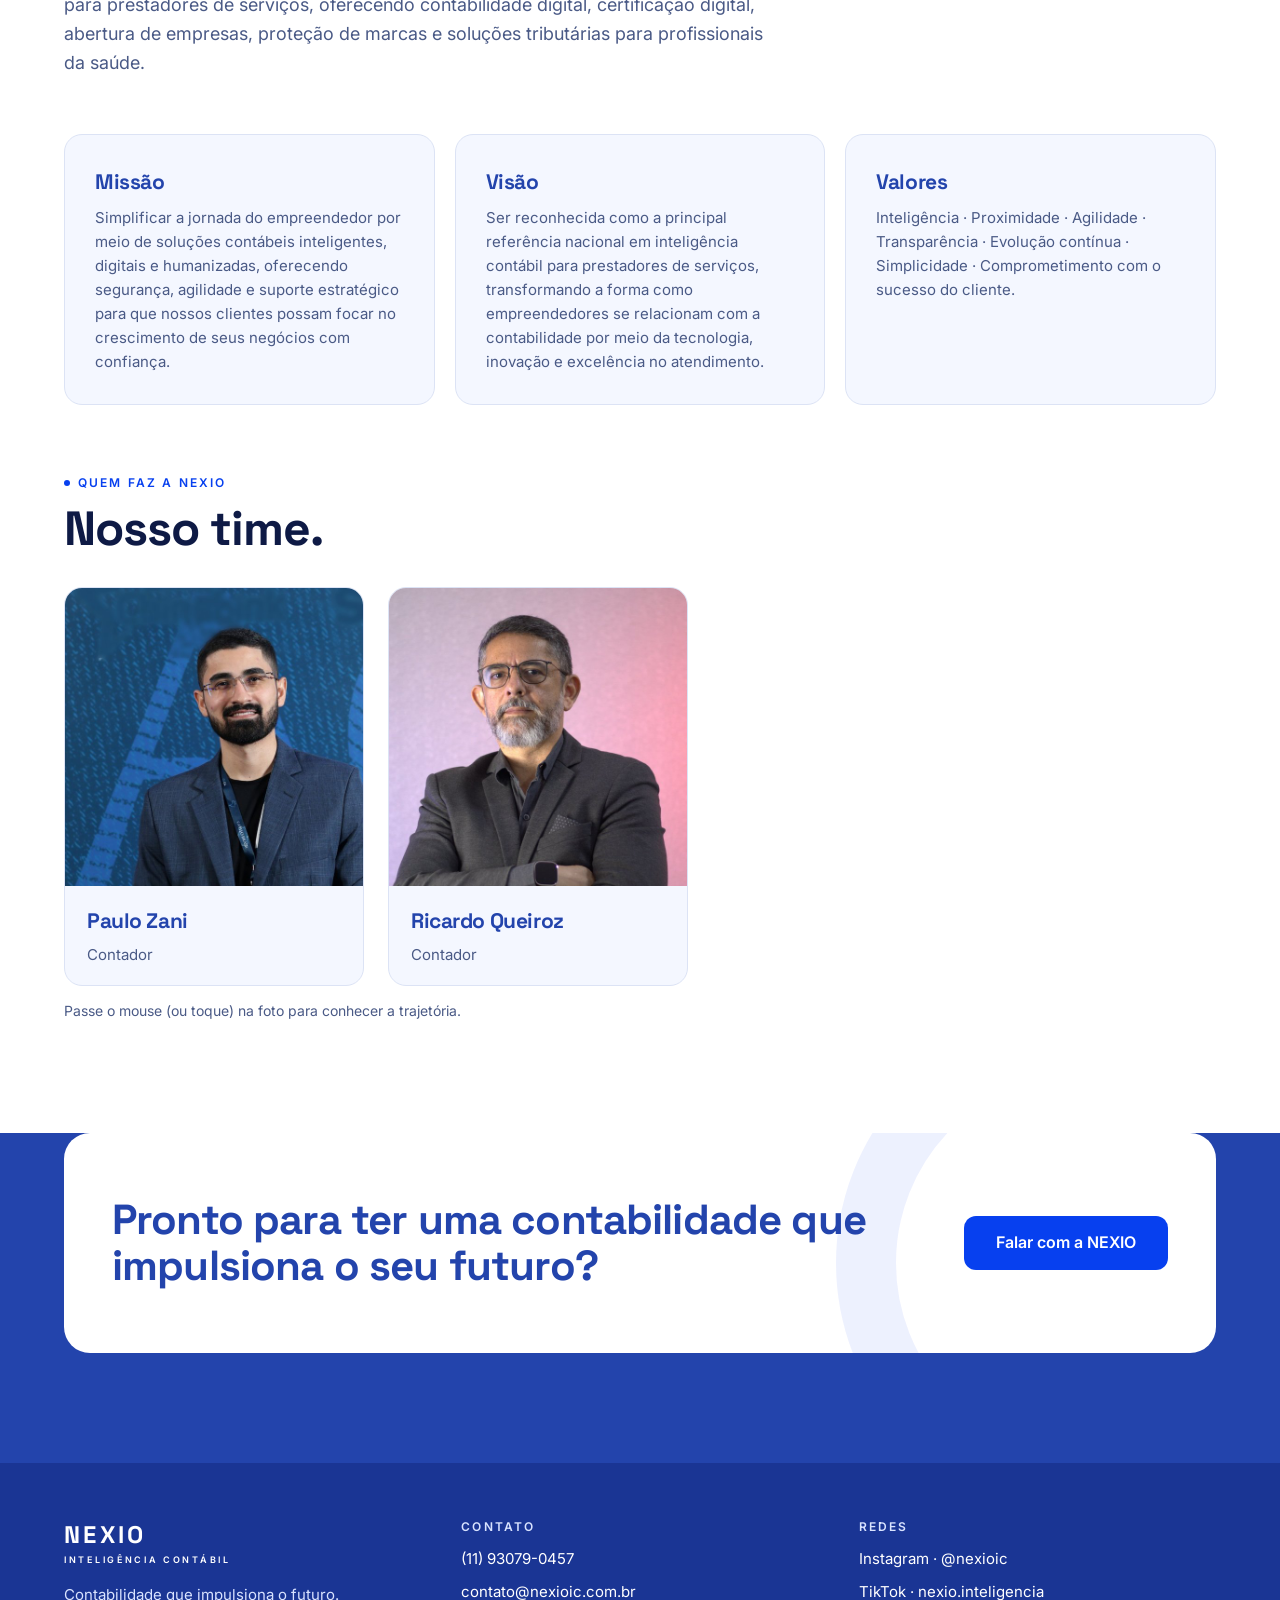
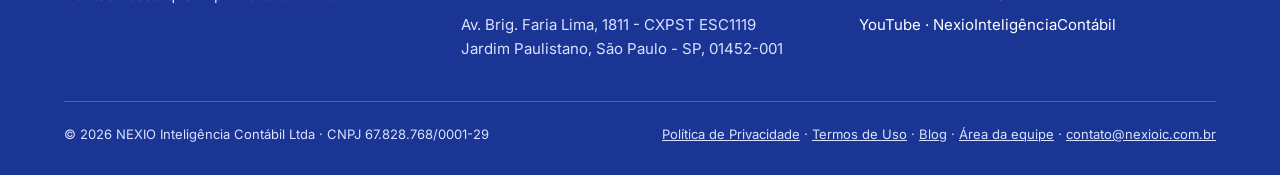
==== commit 031626af: "Site: registro de marca aceita cartão de crédito Co-Authored-By: Claude Opus 5.5 <noreply@anthropic." ====
--- a/index.html
+++ b/index.html
@@ -238,7 +238,7 @@
 <a href="https://wa.me/5511930790457?text=Ol%C3%A1!%20Quero%20emitir%20um%20certificado%20digital." class="btn btn-primary">Emitir meu certificado</a></div>
 <div class="step"><h3>Registro de Marcas</h3><p>Sua marca é um dos ativos mais valiosos do seu negócio. Com o registro no INPI, você garante o direito exclusivo de uso em todo o Brasil. A NEXIO cuida de todo o processo: pesquisa de viabilidade, protocolo do pedido, acompanhamento completo e suporte até a decisão final.</p>
 <div class="list mini"><div class="row"><span>Cliente externo</span><strong>R$ 1.490,00</strong></div><div class="row"><span>Cliente Fidelidade NEXIO</span><strong>R$ 1.341,00</strong></div><div class="row"><span>Taxa do INPI por classe (paga à parte)</span><strong>R$ 440,00 a R$ 880,00</strong></div></div>
-<p class="note">Valores dos honorários da NEXIO, sem as taxas oficiais do INPI, que são pagas à parte. Taxa aproximada do pedido de registro, por classe: R$ 880,00, ou R$ 440,00 para MEI, ME e EPP (desconto de 50%); a concessão e o certificado do 1º decênio hoje não têm custo. Valores do INPI sujeitos a alteração. Exclusividade, proteção contra cópias, mais credibilidade e valorização do patrimônio da empresa.</p>
+<p class="note">Aceitamos cartão de crédito. Valores dos honorários da NEXIO, sem as taxas oficiais do INPI, que são pagas à parte. Taxa aproximada do pedido de registro, por classe: R$ 880,00, ou R$ 440,00 para MEI, ME e EPP (desconto de 50%); a concessão e o certificado do 1º decênio hoje não têm custo. Valores do INPI sujeitos a alteração. Exclusividade, proteção contra cópias, mais credibilidade e valorização do patrimônio da empresa.</p>
 <a href="https://wa.me/5511930790457?text=Ol%C3%A1!%20Quero%20registrar%20minha%20marca." class="btn btn-primary">Registrar minha marca</a></div>
 </div>
 </div>
